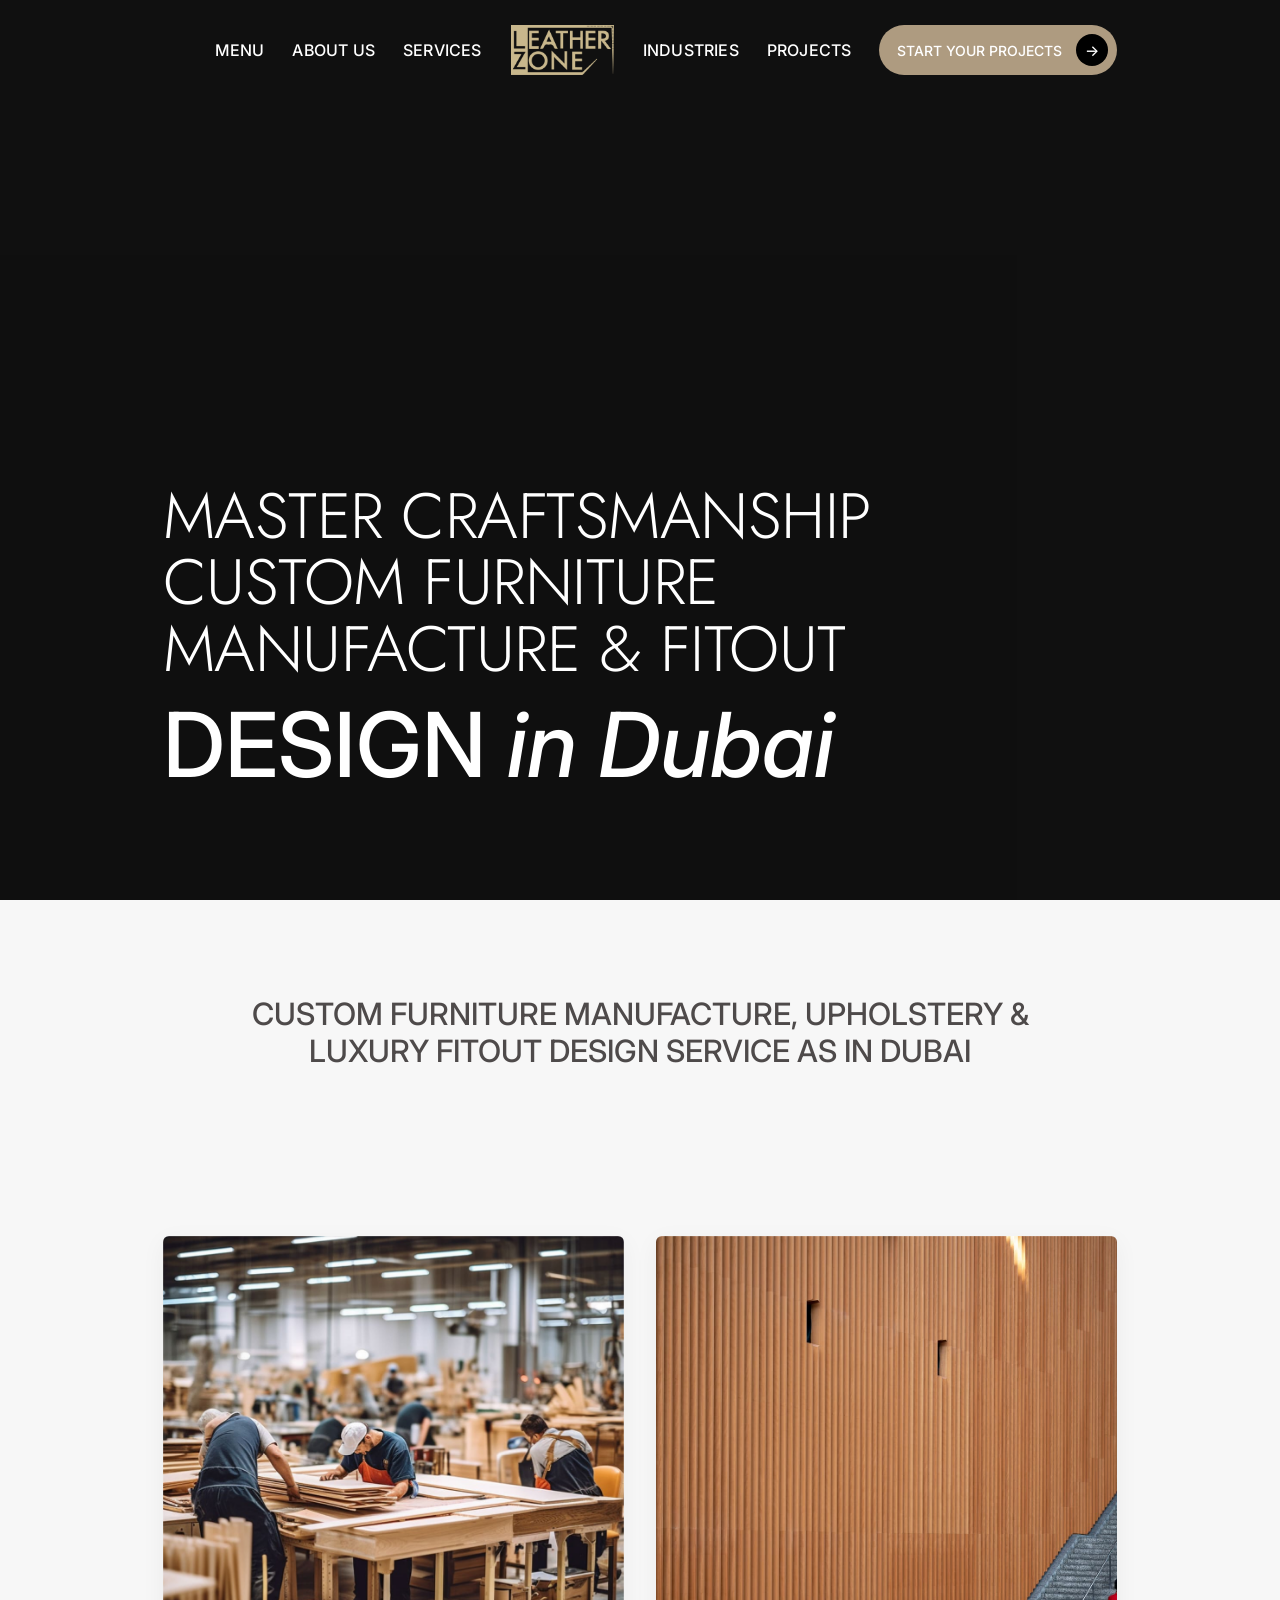
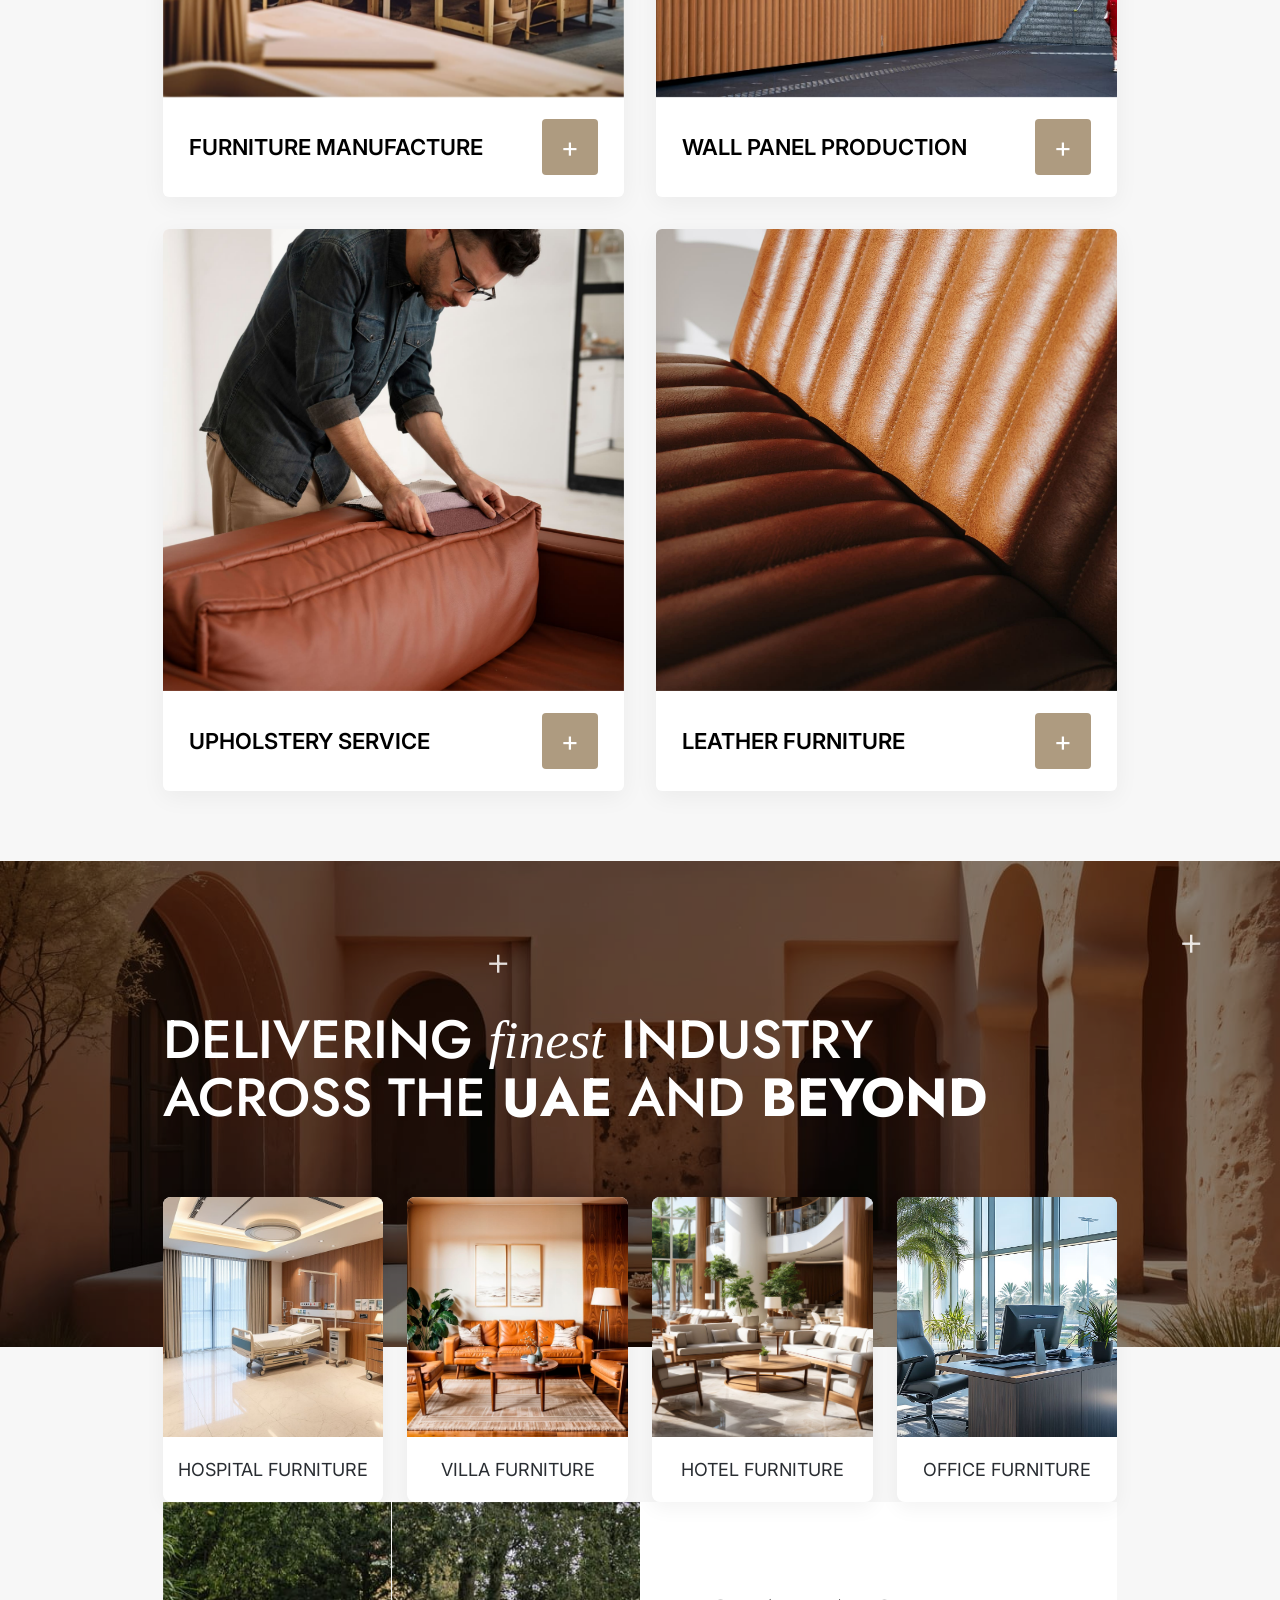
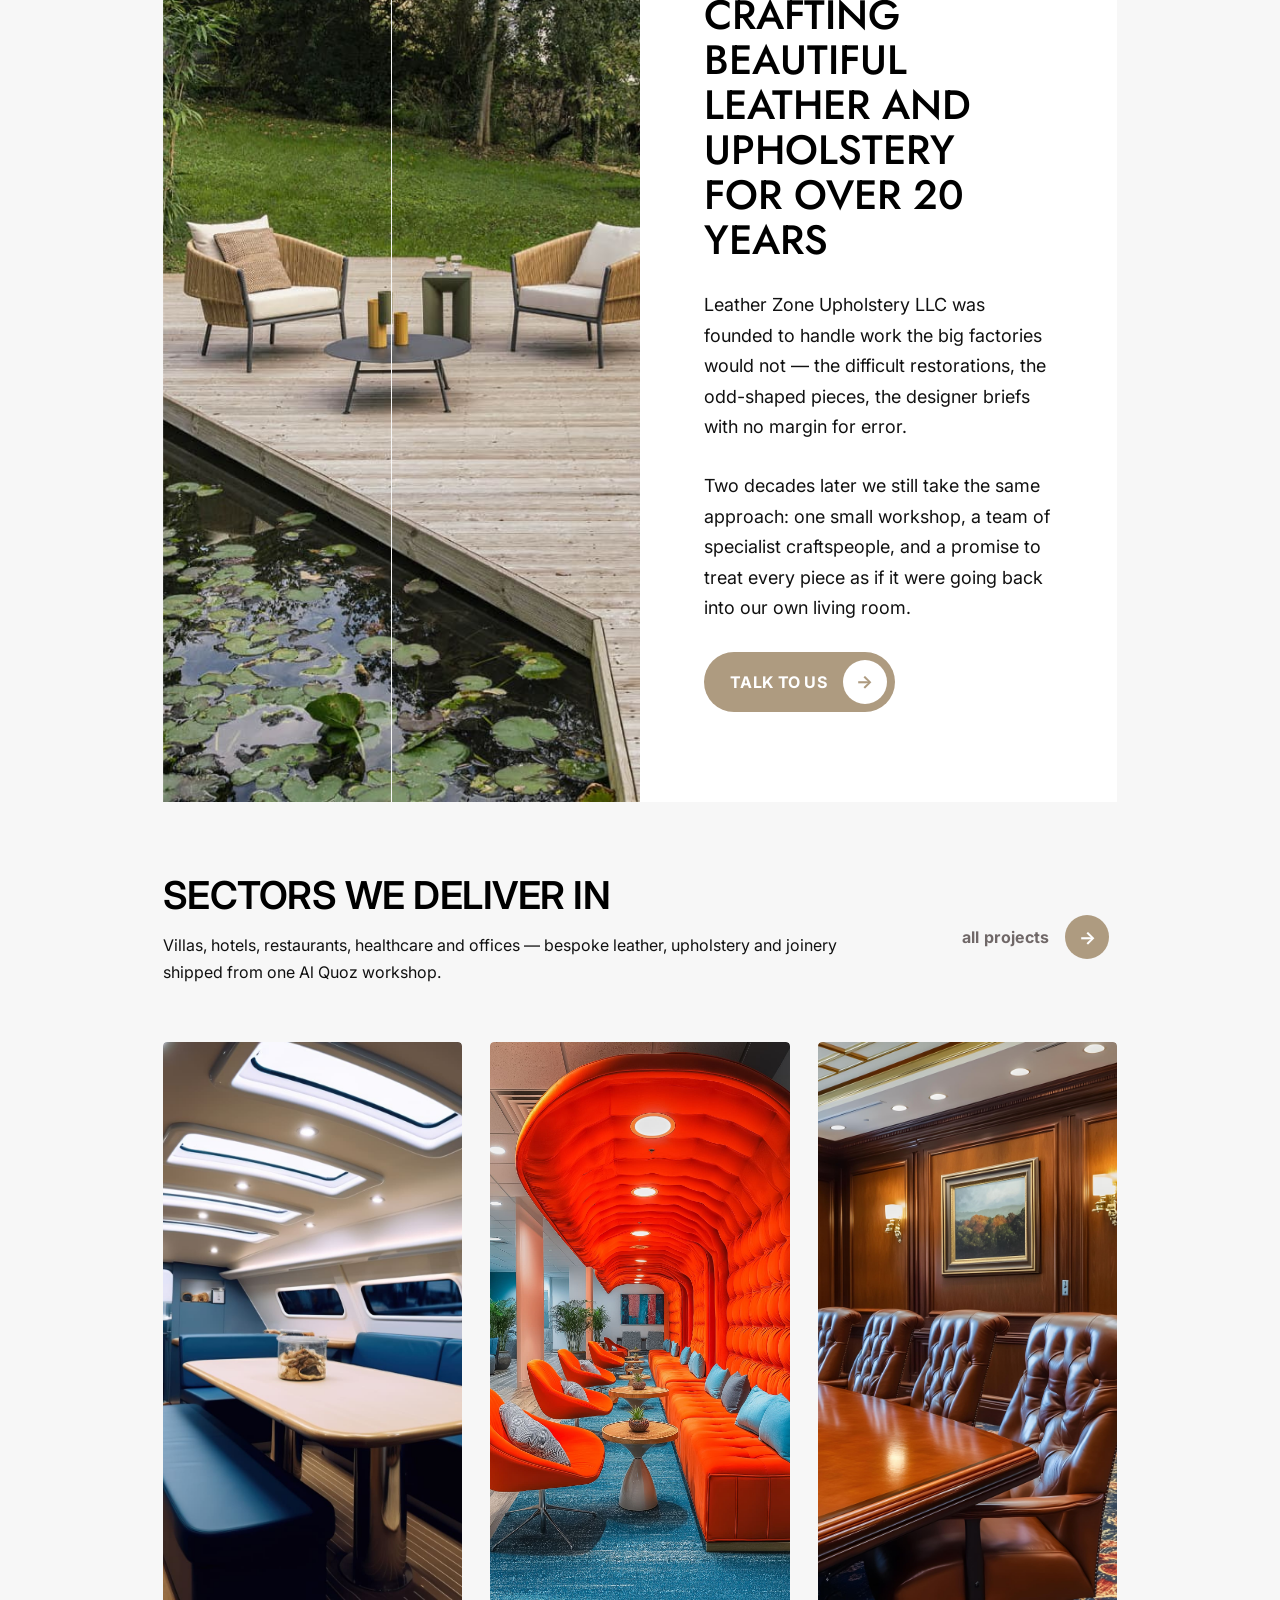
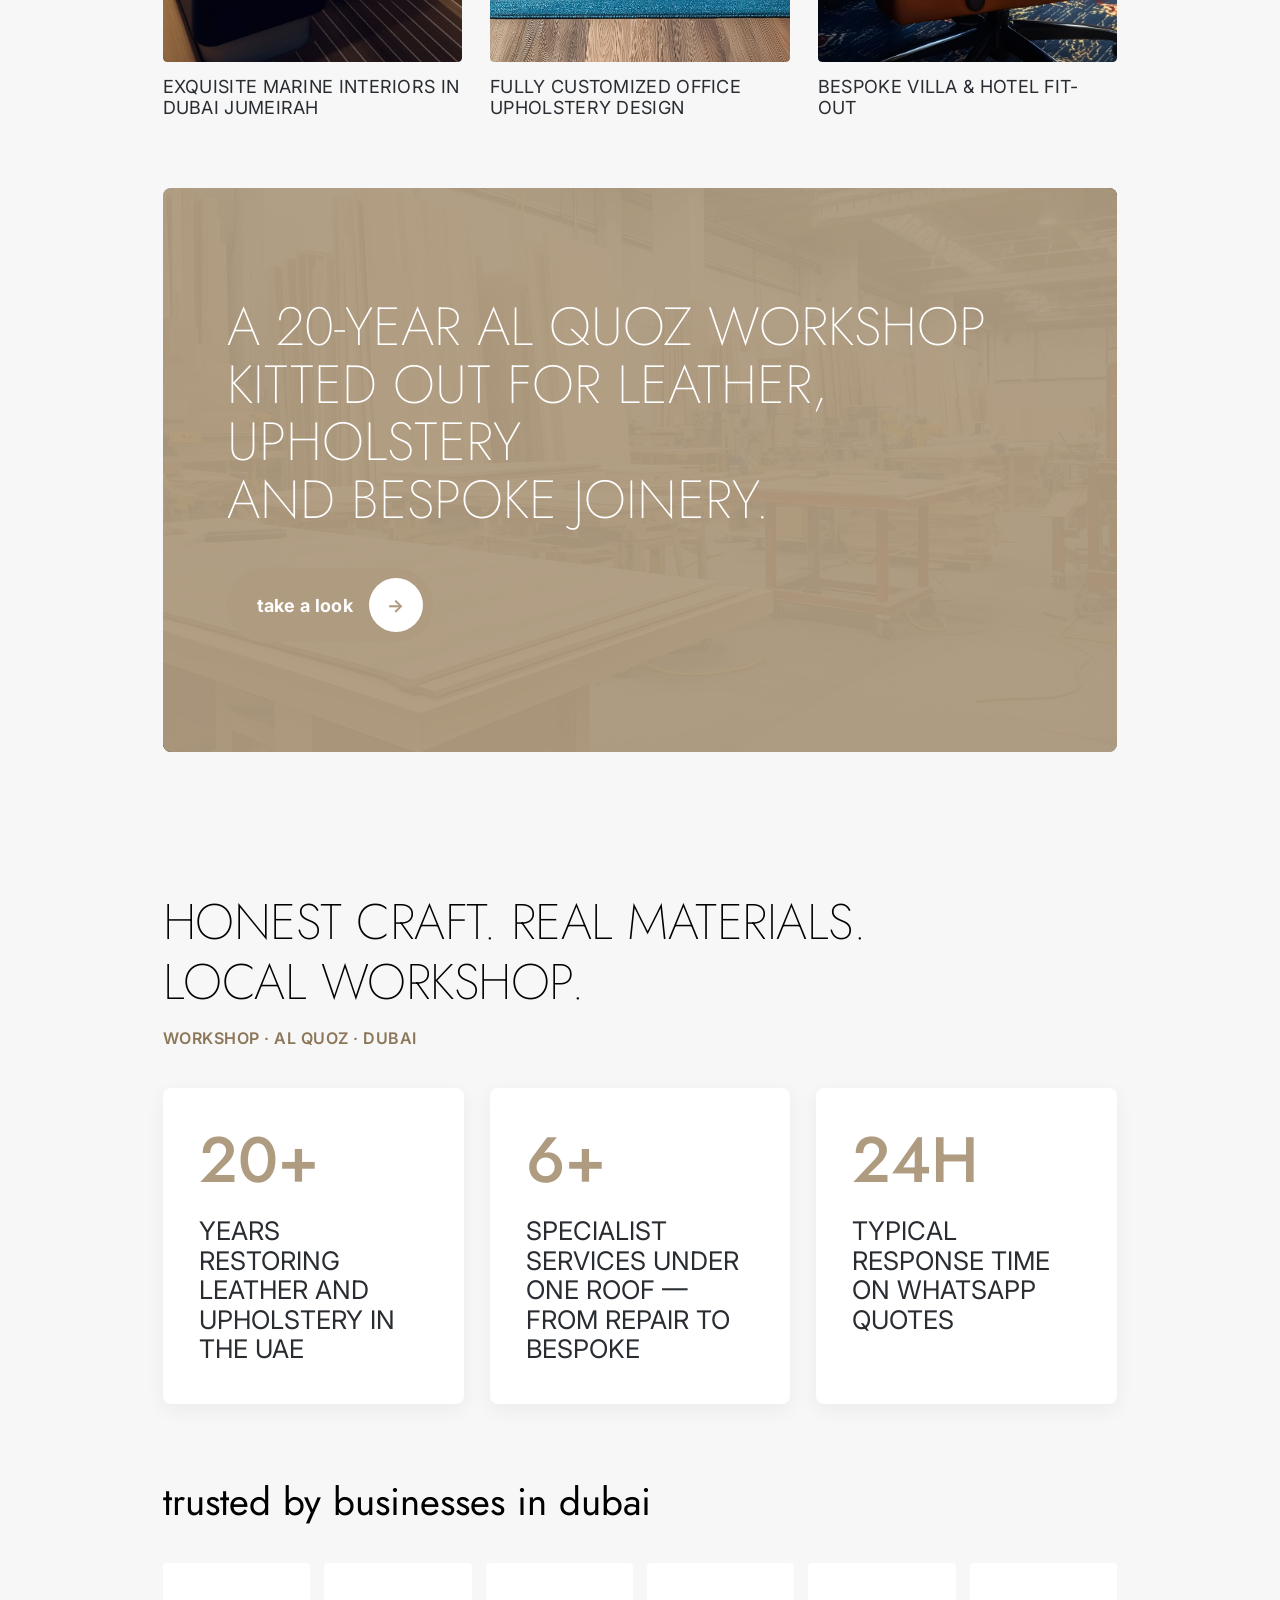
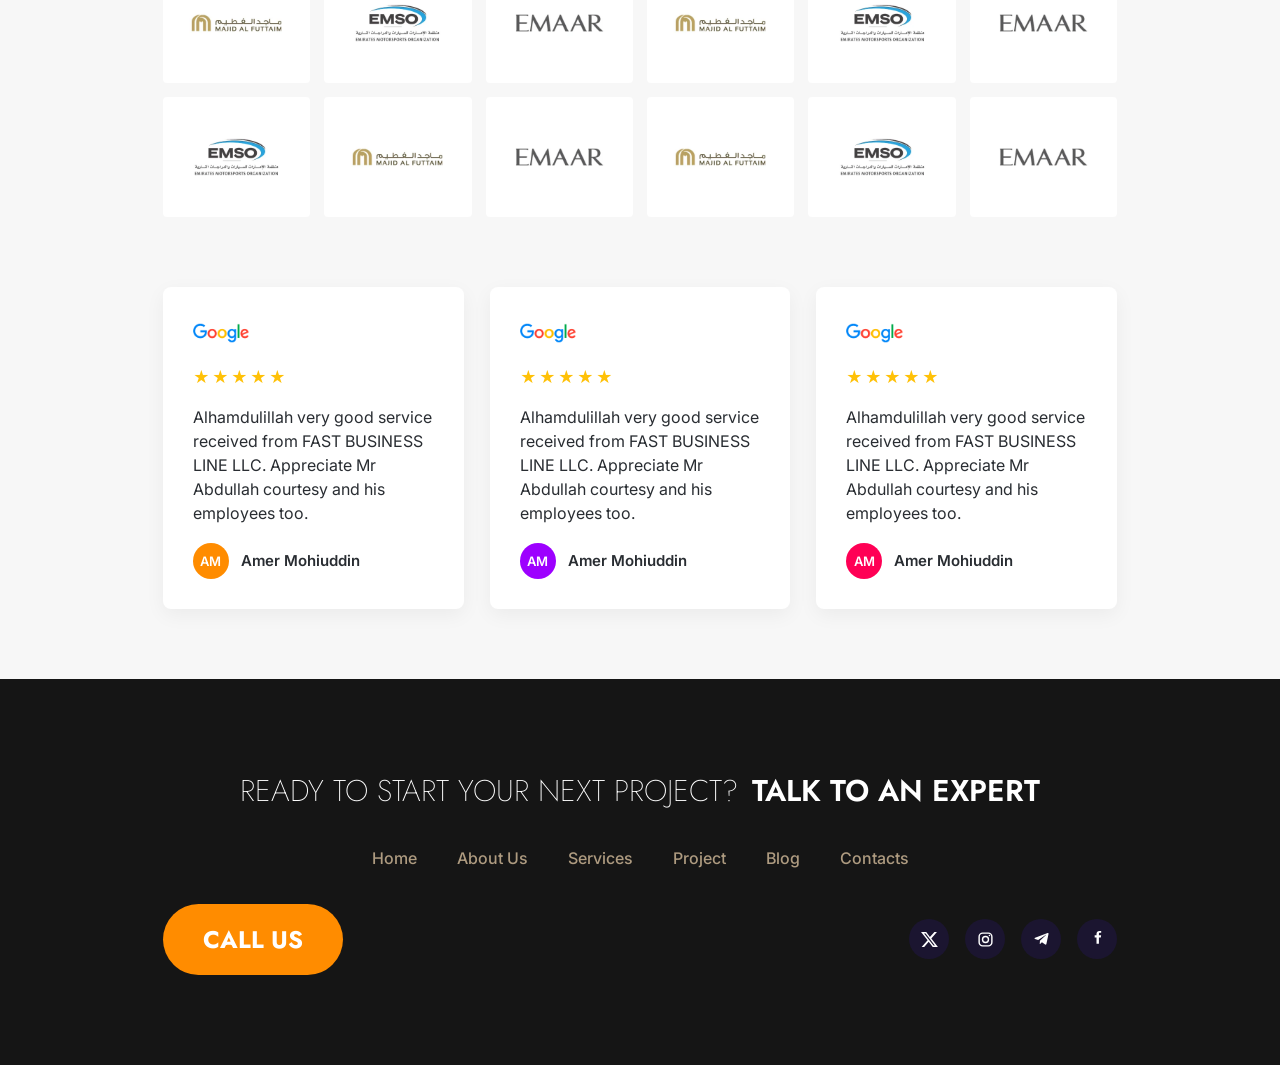
==== site/index.html @ c3fffd4e "Fix industry cards to fill container in 4 equal columns The deliver cards carried both .cards-row (r" ====
<!DOCTYPE html>
<html lang="en">
<head>
<meta charset="UTF-8">
<meta name="viewport" content="width=device-width, initial-scale=1.0">
<title>Leather Zone Upholstery LLC — Master Craftsmanship, Custom Furniture & Fitout, Dubai</title>
<meta name="description" content="Custom furniture manufacture, upholstery & luxury fitout design service in Dubai. 20 years of leather restoration and bespoke joinery from our Al Quoz workshop.">
<link rel="preconnect" href="https://fonts.googleapis.com">
<link rel="preconnect" href="https://fonts.gstatic.com" crossorigin>
<link href="https://fonts.googleapis.com/css2?family=Jost:wght@200;300;400;500;600;700&family=Inter:wght@400;500;600;700&family=Poppins:wght@400;500&display=swap" rel="stylesheet">
<link rel="stylesheet" href="css/styles.css">
</head>
<body>

<!-- HEADER -->
<header class="site-header">
  <div class="container">
    <nav class="nav">
      <div class="nav__group nav__group--left">
        <button class="hamburger" aria-label="Menu" onclick="document.querySelector('.mobile-menu').classList.add('open')">
          <span></span><span></span><span></span><span></span>
        </button>
        <a href="index.html" class="nav__link">MENU</a>
        <a href="about.html" class="nav__link">about us</a>
        <a href="services.html" class="nav__link">services</a>
      </div>
      <a href="index.html" class="nav__logo-wrap"><img class="nav__logo" src="assets/img/logo.png" alt="Leather Zone"></a>
      <div class="nav__group nav__group--right">
        <a href="projects.html" class="nav__link">INDUSTRIES</a>
        <a href="projects.html" class="nav__link">PROJECTS</a>
        <a href="contact.html" class="nav__cta">START YOUR PROJECTS <span class="circle">&rarr;</span></a>
      </div>
      <button class="nav__toggle" aria-label="Open menu" onclick="document.querySelector('.mobile-menu').classList.add('open')">
        <span></span><span></span><span></span>
      </button>
    </nav>
  </div>
</header>

<!-- HERO -->
<section class="hero" style="background-image:url('assets/img/hero-home.jpg')">
  <div class="hero__video">
    <iframe src="https://player.vimeo.com/video/925287346?background=1&amp;autoplay=1&amp;loop=1&amp;muted=1&amp;autopause=0&amp;controls=0&amp;title=0&amp;byline=0&amp;portrait=0&amp;dnt=1"
            frameborder="0" allow="autoplay; fullscreen" title="Leather Zone background video"></iframe>
  </div>
  <div class="container hero__inner">
    <h1>Master Craftsmanship<br>Custom Furniture<br>Manufacture &amp; Fitout</h1>
    <div class="hero__big">Design <em>in Dubai</em></div>
  </div>
</section>

<p class="lead">Custom Furniture Manufacture, Upholstery &amp;<br>Luxury Fitout Design Service As in Dubai</p>

<!-- SERVICES 2x2 -->
<section class="section">
  <div class="container">
    <div class="svc-grid reveal">
      <article class="svc-card">
        <img class="svc-card__img" src="assets/img/workshop-1.jpg" alt="Furniture Manufacture">
        <div class="svc-card__bar"><h3>Furniture Manufacture</h3><a class="svc-card__add" href="service-detail.html">+</a></div>
      </article>
      <article class="svc-card">
        <img class="svc-card__img" src="assets/img/travel-city.jpg" alt="Wall Panel Production">
        <div class="svc-card__bar"><h3>Wall Panel Production</h3><a class="svc-card__add" href="service-detail.html">+</a></div>
      </article>
      <article class="svc-card">
        <img class="svc-card__img" src="assets/img/man-design.jpg" alt="Upholstery Service">
        <div class="svc-card__bar"><h3>Upholstery Service</h3><a class="svc-card__add" href="service-detail.html">+</a></div>
      </article>
      <article class="svc-card">
        <img class="svc-card__img" src="assets/img/orange-armchair.jpg" alt="Leather Furniture">
        <div class="svc-card__bar"><h3>Leather Furniture</h3><a class="svc-card__add" href="service-detail.html">+</a></div>
      </article>
    </div>
  </div>
</section>

<!-- DELIVERING FINEST INDUSTRY — heading over image, cards overlapping -->
<section class="deliver">
  <div class="band deliver__band" style="background-image:url('assets/img/luxury-holiday.jpg')">
    <div class="container band__inner">
      <span class="plus plus--a">+</span>
      <span class="plus plus--b">+</span>
      <h2>Delivering <em>finest</em> industry<br>across the <b>UAE</b> and <b>BEYOND</b></h2>
    </div>
  </div>
  <div class="container">
    <div class="deliver__cards reveal">
      <article class="cat-card"><div class="zoom"><img src="assets/img/hospital-room.jpg" alt=""></div><p>Hospital Furniture</p></article>
      <article class="cat-card"><div class="zoom"><img src="assets/img/midcentury.jpg" alt=""></div><p>Villa Furniture</p></article>
      <article class="cat-card"><div class="zoom"><img src="assets/img/hotel-lobby.jpg" alt=""></div><p>Hotel Furniture</p></article>
      <article class="cat-card"><div class="zoom"><img src="assets/img/corporate-office.jpg" alt=""></div><p>Office Furniture</p></article>
    </div>
  </div>
</section>

<!-- ABOUT SPLIT -->
<section class="section" style="padding-top:0">
  <div class="container">
    <div class="split reveal">
      <div class="split__media"><img src="assets/img/fauteuil.jpg" alt="Crafted leather furniture"></div>
      <div class="split__body">
        <h2>Crafting beautiful<br>leather and upholstery<br>for over 20 years</h2>
        <p>Leather Zone Upholstery LLC was founded to handle work the big factories would not — the difficult restorations, the odd-shaped pieces, the designer briefs with no margin for error.</p>
        <p>Two decades later we still take the same approach: one small workshop, a team of specialist craftspeople, and a promise to treat every piece as if it were going back into our own living room.</p>
        <a class="pill" href="about.html" style="align-self:flex-start">TALK TO US <span class="dot">&rarr;</span></a>
      </div>
    </div>
  </div>
</section>

<!-- GALLERY -->
<section class="section" style="padding-top:0">
  <div class="container">
    <div class="cta-row" style="justify-content:space-between;margin-bottom:40px">
      <div>
        <h2 class="section__title">Sectors we deliver in</h2>
        <p style="max-width:732px;color:#111;line-height:1.7;margin-top:14px">Villas, hotels, restaurants, healthcare and offices — bespoke leather, upholstery and joinery shipped from one Al Quoz workshop.</p>
      </div>
      <a class="pill pill--ghost" href="projects.html">all projects <span class="dot">&rarr;</span></a>
    </div>
    <div class="gallery3 reveal">
      <div class="g-item"><div class="zoom"><img src="assets/img/wallpaper-bg.jpg" alt="Exquisite marine interiors"></div><p class="g-cap">Exquisite Marine Interiors in Dubai Jumeirah</p></div>
      <div class="g-item"><div class="zoom"><img src="assets/img/orange-room.jpg" alt="Office upholstery"></div><p class="g-cap">Fully Customized Office Upholstery Design</p></div>
      <div class="g-item"><div class="zoom"><img src="assets/img/boardroom.jpg" alt="Bespoke villa fit-out"></div><p class="g-cap">Bespoke Villa &amp; Hotel Fit-out</p></div>
    </div>
  </div>
</section>

<!-- CTA TAN BAND -->
<section class="section" style="padding-top:0">
  <div class="container">
    <div class="band band--tan" style="background-image:url('assets/img/cta-action.jpg');border-radius:8px;overflow:hidden;padding:110px clamp(30px,5vw,72px)">
      <div class="band__inner">
        <h2>A 20-year Al Quoz workshop<br>kitted out for leather, upholstery<br>and bespoke joinery.</h2>
        <a class="pill pill--lg" href="contact.html" style="margin-top:40px;background:var(--accent)">take a look <span class="dot">&rarr;</span></a>
      </div>
    </div>
  </div>
</section>

<!-- STATS -->
<section class="section">
  <div class="container">
    <h2 class="section__title" style="font-family:var(--display);font-weight:200;font-size:clamp(34px,4vw,50px);margin-bottom:14px">Honest craft. Real materials.<br>Local workshop.</h2>
    <p class="eyebrow" style="margin-bottom:40px">Workshop · Al Quoz · Dubai</p>
    <div class="stats reveal">
      <div class="stat"><div class="stat__num">20+</div><p>Years restoring leather and upholstery in the UAE</p></div>
      <div class="stat"><div class="stat__num">6+</div><p>Specialist services under one roof — from repair to bespoke</p></div>
      <div class="stat"><div class="stat__num">24h</div><p>Typical response time on WhatsApp quotes</p></div>
    </div>
  </div>
</section>

<!-- TRUSTED BY / LOGOS -->
<section class="section" style="padding-top:0">
  <div class="container">
    <h2 class="display" style="font-weight:400;font-size:clamp(28px,3vw,40px);margin-bottom:34px">trusted by businesses in dubai</h2>
    <div class="logos reveal">
      <div><img src="assets/img/brand-1.png" alt=""></div>
      <div><img src="assets/img/brand-2.png" alt=""></div>
      <div><img src="assets/img/brand-3.png" alt=""></div>
      <div><img src="assets/img/brand-1.png" alt=""></div>
      <div><img src="assets/img/brand-2.png" alt=""></div>
      <div><img src="assets/img/brand-3.png" alt=""></div>
      <div><img src="assets/img/brand-2.png" alt=""></div>
      <div><img src="assets/img/brand-1.png" alt=""></div>
      <div><img src="assets/img/brand-3.png" alt=""></div>
      <div><img src="assets/img/brand-1.png" alt=""></div>
      <div><img src="assets/img/brand-2.png" alt=""></div>
      <div><img src="assets/img/brand-3.png" alt=""></div>
    </div>
  </div>
</section>

<!-- TESTIMONIALS -->
<section class="section" style="padding-top:0">
  <div class="container">
    <div class="reviews reveal">
      <article class="review">
        <img class="review__google" src="assets/img/google-logo.png" alt="Google">
        <div class="review__stars">★★★★★</div>
        <p>Alhamdulillah very good service received from FAST BUSINESS LINE LLC. Appreciate Mr Abdullah courtesy and his employees too.</p>
        <div class="review__person"><span class="review__avatar" style="background:#ff8c00">AM</span><strong>Amer Mohiuddin</strong></div>
      </article>
      <article class="review">
        <img class="review__google" src="assets/img/google-logo.png" alt="Google">
        <div class="review__stars">★★★★★</div>
        <p>Alhamdulillah very good service received from FAST BUSINESS LINE LLC. Appreciate Mr Abdullah courtesy and his employees too.</p>
        <div class="review__person"><span class="review__avatar" style="background:#9d00ff">AM</span><strong>Amer Mohiuddin</strong></div>
      </article>
      <article class="review">
        <img class="review__google" src="assets/img/google-logo.png" alt="Google">
        <div class="review__stars">★★★★★</div>
        <p>Alhamdulillah very good service received from FAST BUSINESS LINE LLC. Appreciate Mr Abdullah courtesy and his employees too.</p>
        <div class="review__person"><span class="review__avatar" style="background:#ff0055">AM</span><strong>Amer Mohiuddin</strong></div>
      </article>
    </div>
  </div>
</section>

<!-- FOOTER -->
<footer class="site-footer">
  <div class="container">
    <div class="footer__top">
      <h2>Ready to start your next project?</h2>
      <a href="contact.html"><strong>Talk to an Expert</strong></a>
    </div>
    <nav class="footer__nav">
      <a href="index.html">home</a>
      <a href="about.html">about us</a>
      <a href="services.html">services</a>
      <a href="projects.html">project</a>
      <a href="blog.html">blog</a>
      <a href="contact.html">contacts</a>
    </nav>
    <div class="footer__bottom">
      <a class="footer__call" href="tel:+97100000000">CALL US</a>
      <div class="socials">
        <a href="#" aria-label="Twitter"><svg viewBox="0 0 24 24" fill="#fff" aria-hidden="true"><path d="M18.9 1.5h3.6l-7.9 9 9.3 12h-7.3l-5.7-7.5L4.5 22.5H.9l8.4-9.6L0 1.5h7.4l5.2 6.8zm-1.3 18.8h2L6.5 3.6H4.3z"/></svg></a>
        <a href="#" aria-label="Instagram"><svg viewBox="0 0 24 24" fill="none" stroke="#fff" stroke-width="2" aria-hidden="true"><rect x="3" y="3" width="18" height="18" rx="5"/><circle cx="12" cy="12" r="4.2"/><circle cx="17.6" cy="6.4" r="1.1" fill="#fff" stroke="none"/></svg></a>
        <a href="#" aria-label="Telegram"><svg viewBox="0 0 24 24" fill="#fff" aria-hidden="true"><path d="M21.9 4.3l-3 14.1c-.2 1-.8 1.2-1.7.8l-4.6-3.4-2.2 2.1c-.3.3-.5.4-.9.4l.3-4.7 8.6-7.8c.4-.3-.1-.5-.6-.2L7.3 12.6 2.8 11.2c-1-.3-1-1 .2-1.5l17.6-6.8c.8-.3 1.5.2 1.3 1.4z"/></svg></a>
        <a href="#" aria-label="Facebook"><svg viewBox="0 0 24 24" fill="#fff" aria-hidden="true"><path d="M14 9h2.7l.4-3H14V4.1c0-.9.3-1.5 1.6-1.5h1.6V0C16.9 0 15.8 0 14.7 0 12.2 0 10.6 1.5 10.6 4.1V6H8v3h2.6v9H14z"/></svg></a>
      </div>
    </div>
  </div>
</footer>

<!-- MOBILE MENU -->
<div class="mobile-menu">
  <div class="mobile-menu__panel">
    <button class="mobile-menu__close" aria-label="Close">&times;</button>
    <a href="index.html">Home</a>
    <a href="about.html">About Us</a>
    <a href="services.html">Services</a>
    <a href="projects.html">Projects</a>
    <a href="blog.html">Blog</a>
    <a href="contact.html">Contacts</a>
  </div>
</div>

<script src="js/main.js"></script>
</body>
</html>
---- site/css/styles.css ----
/* ============================================================
   Leather Zone Upholstery LLC — Website styles
   Recreated from Figma "Lether zone" design.
   ============================================================ */

:root {
  --accent: #ae9b80;        /* tan / leather */
  --accent-dark: #8c7759;
  --bg: #f7f7f7;
  --dark: #151515;          /* footer */
  --espresso: #1e0f05;      /* dark image band base */
  --orange: #ff8c00;
  --ink: #000000;
  --muted: #4e4a4a;
  --muted2: #292d32;
  --gray: #706868;
  --gutter: clamp(20px, 12.7vw, 244px);
  --maxw: 1432px;
  --display: "Jost", var(--body);
  --body: "Inter", "Segoe UI", system-ui, sans-serif;
}

* { box-sizing: border-box; }

html { scroll-behavior: smooth; }

body {
  margin: 0;
  font-family: var(--body);
  background: var(--bg);
  color: var(--ink);
  -webkit-font-smoothing: antialiased;
  overflow-x: hidden;
}

img { display: block; max-width: 100%; }
a { color: inherit; text-decoration: none; }

h1, h2, h3, h4 { font-family: var(--display); font-weight: 400; margin: 0; }

.container {
  width: 100%;
  max-width: calc(var(--maxw) + var(--gutter) * 2);
  margin: 0 auto;
  padding: 0 var(--gutter);
}

.display { font-family: var(--display); }
.accent-text { color: var(--accent); }

/* ---------- Design typography: uppercase display headings ----------
   The Figma design renders headings, the lead subheading, eyebrows,
   stat numbers/labels and card titles in UPPERCASE, with selected
   lowercase italic accents (e.g. "finest", "in Dubai"). */
.hero h1, .hero__big, .lead,
.section__title, .band h2, .deliver__band h2, .split__body h2,
.stat__num, .stat p, .eyebrow,
.svc-card__bar h3, .cat-card p, .proj-card__bar h3, .proj-intro h2,
.footer__top h2, .footer__top strong {
  text-transform: uppercase;
}
.hero h1 em, .hero__big em, .lead em,
.band h2 em, .deliver__band h2 em, .split__body h2 em,
.section__title em {
  text-transform: none;
  font-style: italic;
}

/* ---------- Header ---------- */
.site-header {
  position: fixed;
  top: 0; left: 0; right: 0;
  z-index: 50;
  background: transparent;
  transition: background .35s ease, box-shadow .35s ease;
}
.site-header.scrolled {
  background: #fff;
  box-shadow: 0 2px 16px rgba(0, 0, 0, .08);
}
.nav {
  display: flex;
  align-items: center;
  gap: 28px;
  height: 100px;
  font-family: var(--body);
}
.nav__group { display: flex; align-items: center; gap: 28px; }
.nav__link {
  font-size: 16px;
  font-weight: 500;
  text-transform: uppercase;
  letter-spacing: .2px;
  color: #fff;
  white-space: nowrap;
  transition: color .2s;
}
.nav__link:hover { color: var(--accent); }
/* Scrolled (white bar) → dark text */
.site-header.scrolled .nav__link { color: var(--ink); }
.site-header.scrolled .hamburger span,
.site-header.scrolled .nav__toggle span { background: var(--ink); }
.nav__logo { height: 50px; width: auto; margin: 0 auto; }
.nav__logo-wrap { flex: 1; display: flex; justify-content: center; }
.hamburger {
  display: inline-flex; flex-direction: column; gap: 4px;
  width: 24px; cursor: pointer; background: none; border: 0; padding: 0;
}
.hamburger span { height: 2px; background: #fff; border-radius: 2px; }
.nav__cta {
  display: inline-flex; align-items: center; gap: 14px;
  background: var(--accent); color: #fff;
  border-radius: 100px; padding: 9px 9px 9px 18px;
  font-size: 14px; font-weight: 500; white-space: nowrap;
  transition: transform .2s, box-shadow .2s;
}
.nav__cta:hover { transform: translateY(-1px); box-shadow: 0 8px 20px rgba(174,155,128,.4); }
.nav__cta .circle {
  width: 32px; height: 32px; border-radius: 50%;
  background: #000; color: #fff;
  display: inline-flex; align-items: center; justify-content: center;
  font-size: 15px;
}
.nav__toggle { display: none; background: none; border: 0; cursor: pointer; }
.nav__toggle span { display: block; width: 26px; height: 2px; background: #000; margin: 5px 0; }

/* ---------- Hero ---------- */
.hero {
  position: relative;
  min-height: 100vh;
  display: flex;
  align-items: flex-end;
  color: #fff;
  background-size: cover;
  background-position: center;
  overflow: hidden;
}
.hero::after {
  content: ""; position: absolute; inset: 0; z-index: 1;
  background: rgba(0,0,0,.40);
}
/* Background video (Vimeo) — covers the hero (crop, never letterbox) */
.hero__video { position: absolute; inset: 0; z-index: 0; overflow: hidden; background: #1a1a1a; }
.hero__video iframe {
  position: absolute; top: 50%; left: 50%;
  /* scale up so the residual Vimeo badge in the corner is cropped out */
  transform: translate(-50%, -50%) scale(1.35);
  /* 16:9 sized to always cover the viewport in both axes */
  width: 100vw; height: 56.25vw;
  min-width: 177.78vh; min-height: 100vh;
  border: 0; pointer-events: none; display: block;
}
.hero__inner { position: relative; z-index: 2; padding-bottom: 110px; width: 100%; }
.hero h1 {
  font-weight: 300; font-size: clamp(40px, 5vw, 75px);
  line-height: 1.04; letter-spacing: -.5px; margin-bottom: 18px;
}
.hero .hero__big {
  font-weight: 500; font-size: clamp(56px, 7vw, 100px);
  line-height: 1; color: #fff;
}
.hero--center { align-items: center; text-align: center; }
.hero--center .hero__inner { padding-bottom: 0; }
.hero--short { min-height: 760px; }

/* lead paragraph that sits below hero */
.lead {
  max-width: calc(var(--maxw) + var(--gutter) * 2);
  margin: 96px auto; padding: 0 var(--gutter); text-align: center;
  font-family: var(--body); font-weight: 500;
  font-size: clamp(22px, 2.4vw, 45px); line-height: 1.2; color: var(--muted);
}
.lead--sm { font-size: clamp(20px, 1.9vw, 36px); }

/* ---------- Buttons / pills ---------- */
.pill {
  display: inline-flex; align-items: center; gap: 16px;
  background: var(--accent); color: #fff;
  border-radius: 100px; padding: 8px 8px 8px 26px;
  font-weight: 700; font-size: 16px; letter-spacing: .3px;
  font-family: var(--body);
  transition: transform .2s, box-shadow .2s;
}
.pill:hover { transform: translateY(-2px); box-shadow: 0 10px 24px rgba(174,155,128,.35); }
.pill .dot {
  width: 44px; height: 44px; border-radius: 50%;
  background: #fff; color: var(--accent);
  display: inline-flex; align-items: center; justify-content: center; font-size: 18px;
}
.pill--ghost { background: transparent; color: var(--gray); padding-left: 0; }
.pill--ghost .dot { background: var(--accent); color: #fff; }
.pill--lg { font-size: 18px; padding: 10px 10px 10px 30px; }
.pill--lg .dot { width: 54px; height: 54px; }

/* ---------- Section heading ---------- */
.section { padding: 70px 0; }
.section__title {
  font-family: var(--body); font-weight: 600;
  font-size: clamp(30px, 3vw, 40px); line-height: 1.2; letter-spacing: -.5px;
}
.eyebrow { color: var(--accent-dark); font-weight: 600; letter-spacing: .5px; }

/* ---------- Service cards (2-col) ---------- */
.svc-grid {
  display: grid; grid-template-columns: repeat(2, 1fr); gap: 32px;
}
.svc-card {
  background: #fff; border-radius: 6px; overflow: hidden;
  box-shadow: 0 6px 24px rgba(0,0,0,.05);
  display: flex; flex-direction: column;
}
.svc-card__img { aspect-ratio: 1/1; width: 100%; object-fit: cover; }
.svc-card__bar {
  display: flex; align-items: center; justify-content: space-between;
  padding: 22px 26px; gap: 16px;
}
.svc-card__bar h3 { font-family: var(--body); font-weight: 600; font-size: 22px; }
.svc-card__add {
  width: 56px; height: 56px; flex: none; border-radius: 4px;
  background: var(--accent); color: #fff; border: 0; cursor: pointer;
  font-size: 28px; display: inline-flex; align-items: center; justify-content: center;
  transition: background .2s;
}
.svc-card__add:hover { background: var(--accent-dark); }

/* ---------- Full-bleed dark band ---------- */
.band {
  position: relative; color: #fff;
  background-size: cover; background-position: center;
  padding: 150px 0;
}
.band::before { content:""; position:absolute; inset:0; background: rgba(0,0,0,.45); }
.band__inner { position: relative; z-index: 2; }
.band h2 {
  font-family: var(--display); font-weight: 500;
  font-size: clamp(38px, 4.2vw, 75px); line-height: 1.07; max-width: 1039px;
}
.band--tan::before { background: rgba(174,155,128,.95); }
.band--tan h2 { font-weight: 200; }

/* ---------- Delivering finest industry (band + overlapping cards) ---------- */
.deliver { background: var(--bg); }
.deliver__band { padding: 150px 0 220px; }
.deliver__band .band__inner { position: relative; }
.deliver__band h2 { font-weight: 500; }
.deliver__band h2 em {
  font-family: Georgia, "Times New Roman", serif;
  font-style: italic; font-weight: 400;
}
.deliver__band h2 b { font-weight: 700; }
.plus {
  position: absolute; color: #fff; opacity: .85;
  font-family: var(--body); font-weight: 300; font-size: 40px; line-height: 1;
}
.plus--a { top: -70px; left: 38%; }
.plus--b { top: -90px; right: 6%; }
.deliver__cards {
  display: grid;
  grid-template-columns: repeat(4, 1fr);
  gap: 24px;
  margin-top: -150px; position: relative; z-index: 2;
}
.deliver__cards .cat-card img { height: 240px; }
@media (max-width: 900px) {
  .deliver__cards { grid-template-columns: repeat(2, 1fr); }
}
@media (max-width: 520px) {
  .deliver__cards { grid-template-columns: 1fr; }
}

/* ---------- Sector / category cards row ---------- */
.cards-row {
  display: grid; grid-template-columns: repeat(5, 1fr); gap: 24px;
}
.cat-card {
  background: #fff; border-radius: 8px; overflow: hidden;
  box-shadow: 0 6px 20px rgba(0,0,0,.05);
}
.cat-card img { width: 100%; height: 340px; object-fit: cover; }
.cat-card p {
  margin: 0; padding: 22px 14px; text-align: center;
  font-size: 18px; color: var(--muted2); font-family: var(--body);
}

/* ---------- About / split blocks ---------- */
.split {
  display: grid; grid-template-columns: 1fr 1fr; gap: 0; align-items: stretch;
}
.split__media img { width: 100%; height: 100%; object-fit: cover; min-height: 520px; }
.split__body {
  background: #fff; padding: 90px clamp(30px,5vw,80px);
  display: flex; flex-direction: column; justify-content: center; gap: 28px;
}
.split__body h2 { font-weight: 500; font-size: clamp(30px,3.2vw,45px); line-height: 1.1; }
.split__body p { font-size: 18px; line-height: 1.7; color: #111; margin: 0; }

/* ---------- Stats ---------- */
.stats { display: grid; grid-template-columns: repeat(3,1fr); gap: 26px; }
.stat {
  background: #fff; border-radius: 8px; padding: 40px 36px;
  box-shadow: 0 6px 20px rgba(0,0,0,.05);
}
.stat__num {
  font-family: var(--display); font-weight: 500; color: var(--accent);
  font-size: clamp(48px, 5vw, 80px); line-height: 1; margin-bottom: 24px;
}
.stat p { font-family: var(--body); font-size: clamp(20px,2vw,30px); line-height: 1.15; color: var(--muted2); margin: 0; }

/* ---------- Brand logos grid ---------- */
.logos {
  display: grid; grid-template-columns: repeat(6, 1fr); gap: 14px;
}
.logos div {
  background: #fff; border-radius: 4px; height: 120px;
  display: flex; align-items: center; justify-content: center; padding: 18px;
}
.logos img { max-height: 70px; width: auto; object-fit: contain; opacity: .85; }

/* ---------- Testimonials ---------- */
.reviews { display: grid; grid-template-columns: repeat(3, 1fr); gap: 26px; }
.review {
  background: #fff; border-radius: 8px; padding: 30px;
  box-shadow: 0 6px 20px rgba(0,0,0,.05);
  display: flex; flex-direction: column; gap: 18px;
}
.review__google { height: 32px; width: fit-content; max-width: fit-content; }
.review__stars { color: #ffc107; font-size: 16px; letter-spacing: 2px; }
.review p { font-size: 16px; line-height: 1.5; color: var(--muted2); margin: 0; flex: 1; }
.review__person { display: flex; align-items: center; gap: 12px; }
.review__avatar {
  width: 36px; height: 36px; border-radius: 50%; flex: none;
  display: flex; align-items: center; justify-content: center;
  color: #fff; font-weight: 600; font-size: 13px;
}
.review__person strong { font-weight: 600; font-size: 15px; color: var(--muted2); }

/* ---------- Gallery (tall images) ---------- */
.gallery3 { display: grid; grid-template-columns: repeat(3,1fr); gap: 28px; }
.gallery3 .zoom { border-radius: 4px; }
.gallery3 .zoom img, .gallery3 > img { width: 100%; height: 620px; object-fit: cover; border-radius: 4px; }

/* ---------- Detail table ---------- */
.spec {
  display: grid; grid-template-columns: 220px 1fr; gap: 0;
  max-width: 1140px; margin: 0 auto;
  border-top: 1px solid #e2ded8;
}
.spec dt, .spec dd {
  padding: 22px 10px; border-bottom: 1px solid #e2ded8; margin: 0;
  font-size: 18px; font-family: var(--body);
}
.spec dt { font-weight: 600; }
.spec dd { color: #333; }

/* ---------- Contact ---------- */
.contact-card {
  display: grid; grid-template-columns: 0.85fr 1.15fr;
  background: #fff; border-radius: 16px; overflow: hidden;
  box-shadow: 0 20px 60px rgba(0,0,0,.08);
}
.contact-info {
  background: #0f0f0f; color: #fff; padding: 48px;
  position: relative; display: flex; flex-direction: column; gap: 40px;
}
.contact-info h3 { font-family: var(--body); font-weight: 600; font-size: 28px; }
.contact-info .muted { color: #c9c9c9; font-size: 16px; margin-top: -28px; }
.contact-info ul { list-style: none; padding: 0; margin: 0; display: flex; flex-direction: column; gap: 26px; }
.contact-info li { display: flex; gap: 16px; align-items: flex-start; font-size: 16px; }
.contact-info .ic { color: var(--accent); }
.contact-form { padding: 48px; display: grid; grid-template-columns: 1fr 1fr; gap: 28px; }
.field { display: flex; flex-direction: column; gap: 8px; }
.field label { font-size: 12px; color: #8d8d8d; font-weight: 600; }
.field input, .field textarea {
  border: 0; border-bottom: 1px solid #c9c9c9; padding: 8px 0;
  font-family: var(--body); font-size: 15px; background: transparent; outline: none;
}
.field input:focus, .field textarea:focus { border-color: var(--accent); }
.field--full { grid-column: 1 / -1; }
.contact-form .submit { grid-column: 1 / -1; display: flex; justify-content: flex-end; }
.contact-form button {
  background: var(--accent); color: #fff; border: 0; cursor: pointer;
  padding: 14px 34px; border-radius: 6px; font-size: 16px; font-weight: 500;
}
.contact-form button:hover { background: var(--accent-dark); }

/* ---------- Footer ---------- */
.site-footer { background: var(--dark); color: #fff; padding: 90px 0; }
.footer__top { display: flex; align-items: baseline; gap: 14px; justify-content: center; }
.footer__top h2 { font-family: var(--display); font-weight: 200; font-size: clamp(22px,2.4vw,30px); }
.footer__top strong { font-family: var(--display); font-weight: 600; font-size: clamp(22px,2.4vw,30px); }
.footer__nav {
  display: flex; gap: 40px; justify-content: center; margin: 36px 0;
  flex-wrap: wrap;
}
.footer__nav a { color: var(--accent); font-size: 16px; font-weight: 500; text-transform: capitalize; }
.footer__nav a:hover { color: #fff; }
.footer__bottom {
  display: flex; align-items: center; justify-content: space-between;
  flex-wrap: wrap; gap: 24px; margin-top: 30px;
}
.footer__call {
  background: var(--orange); color: #fff; border-radius: 50px;
  padding: 18px 40px; font-family: var(--display); font-weight: 700; font-size: 24px;
}
.socials { display: flex; gap: 16px; }
.socials a {
  width: 40px; height: 40px; border-radius: 50%; background: #1b1530;
  display: inline-flex; align-items: center; justify-content: center; color: #fff;
  transition: background .2s;
}
.socials a:hover { background: var(--accent); }

/* ---------- Utilities ---------- */
.text-center { text-align: center; }
.mt-0 { margin-top: 0; }
.cta-row { display: flex; flex-wrap: wrap; gap: 40px; align-items: center; }
.split-text { display: grid; grid-template-columns: 1fr 1fr; gap: 60px; align-items: center; }
.split-text p { font-size: 18px; line-height: 1.7; }

/* ---------- Mobile menu overlay ---------- */
.mobile-menu {
  position: fixed; inset: 0; z-index: 100; background: rgba(0,0,0,.6);
  display: none;
}
.mobile-menu.open { display: block; }
.mobile-menu__panel {
  position: absolute; top: 0; left: 0; bottom: 0; width: min(80vw, 420px);
  background: #fff; padding: 40px; display: flex; flex-direction: column; gap: 22px;
  transform: translateX(-100%); transition: transform .3s;
}
.mobile-menu.open .mobile-menu__panel { transform: translateX(0); }
.mobile-menu__panel a { font-size: 18px; font-weight: 500; text-transform: uppercase; letter-spacing: .5px; }
.mobile-menu__close { align-self: flex-end; background: none; border: 0; font-size: 28px; cursor: pointer; }

/* ============================================================
   Smooth hover animations
   ============================================================ */
.svc-card, .cat-card, .stat, .review {
  transition: transform .35s cubic-bezier(.2,.7,.3,1), box-shadow .35s ease;
}
.svc-card, .cat-card, .proj-card, .gallery3 .zoom { cursor: pointer; }
.svc-card:hover, .cat-card:hover {
  transform: translateY(-8px);
  box-shadow: 0 22px 50px rgba(0,0,0,.14);
}
.stat:hover, .review:hover {
  transform: translateY(-6px);
  box-shadow: 0 18px 40px rgba(0,0,0,.12);
}
/* image zoom — every zoomable image lives in an overflow:hidden box so the
   scale stays cropped within its container (never grows the layout/overflows) */
.svc-card, .cat-card, .split__media, .proj-card,
.proj-card__media, .gallery3 .zoom { overflow: hidden; }
.svc-card__img, .cat-card img, .split__media img,
.proj-card__img, .gallery3 .zoom img {
  display: block;
  transition: transform .6s cubic-bezier(.2,.7,.3,1);
  transform: scale(1);          /* GPU-stable start, no sub-pixel seams */
  backface-visibility: hidden;
}
.svc-card:hover .svc-card__img,
.cat-card:hover img,
.proj-card:hover .proj-card__img,
.gallery3 .zoom:hover img { transform: scale(1.06); }

/* links + nav underline grow */
.footer__nav a { position: relative; }
.footer__nav a::after {
  content: ""; position: absolute; left: 0; bottom: -4px; height: 1px; width: 0;
  background: currentColor; transition: width .3s ease;
}
.footer__nav a:hover::after { width: 100%; }

/* pill arrow nudges on hover */
.pill .dot, .nav__cta .circle { transition: transform .3s ease; }
.pill:hover .dot, .nav__cta:hover .circle { transform: translateX(4px); }

/* social icons */
.socials a { transition: transform .25s ease, background .25s ease; }
.socials a:hover { transform: translateY(-3px); }
.socials svg { width: 17px; height: 17px; display: block; }

/* gallery captions (matches design) */
.gallery3 .g-item { display: flex; flex-direction: column; gap: 14px; }
.gallery3 .g-cap {
  margin: 0; font-family: var(--body); font-size: 18px; color: var(--muted2);
  text-transform: uppercase; letter-spacing: .3px;
}

/* reveal on scroll (only hides when JS is active, so no-JS keeps content visible) */
.js .reveal { opacity: 0; transform: translateY(28px); transition: opacity .7s ease, transform .7s cubic-bezier(.2,.7,.3,1); }
.js .reveal.in { opacity: 1; transform: none; }
@media (prefers-reduced-motion: reduce) {
  .js .reveal { opacity: 1; transform: none; transition: none; }
  * { scroll-behavior: auto; }
}

/* ============================================================
   Projects — full-screen horizontal scroll gallery
   ============================================================ */
.proj-scroll {
  position: relative;
  min-height: 100vh;
  display: flex;
  align-items: center;
  background: var(--bg);
  padding: 120px 0 80px;
}
.proj-track {
  display: flex;
  gap: 28px;
  width: 100%;
  overflow-x: auto;
  scroll-snap-type: x proximity;
  scroll-padding-left: var(--gutter);
  padding: 10px var(--gutter) 28px;
  -webkit-overflow-scrolling: touch;
  scrollbar-width: thin;
  scrollbar-color: var(--accent) transparent;
}
.proj-track::-webkit-scrollbar { height: 8px; }
.proj-track::-webkit-scrollbar-thumb { background: var(--accent); border-radius: 8px; }
.proj-track::-webkit-scrollbar-track { background: transparent; }
.proj-track > * { scroll-snap-align: start; flex: 0 0 auto; }

.proj-intro {
  width: min(86vw, 520px);
  align-self: stretch;
  background: var(--accent);
  color: #fff;
  border-radius: 12px;
  padding: clamp(32px, 4vw, 56px);
  display: flex; flex-direction: column; justify-content: center; gap: 22px;
}
.proj-intro h2 { font-family: var(--display); font-weight: 400; font-size: clamp(28px, 3vw, 45px); line-height: 1.08; }
.proj-intro p { font-size: 18px; line-height: 1.6; margin: 0; color: rgba(255,255,255,.92); }
.proj-intro .pill { background: #fff; color: var(--gray); align-self: flex-start; }
.proj-intro .pill .dot { background: var(--accent); color: #fff; }

.proj-card {
  width: min(78vw, 440px);
  background: #fff;
  border-radius: 12px;
  display: flex; flex-direction: column;
  box-shadow: 0 10px 30px rgba(0,0,0,.06);
  transition: transform .35s cubic-bezier(.2,.7,.3,1), box-shadow .35s ease;
}
.proj-card:hover { transform: translateY(-8px); box-shadow: 0 24px 54px rgba(0,0,0,.16); }
.proj-card__media { position: relative; overflow: hidden; border-radius: 12px 12px 0 0; }
.proj-card__img { width: 100%; height: min(62vh, 560px); object-fit: cover; display: block; }
.proj-card__bar {
  display: flex; align-items: center; justify-content: space-between; gap: 16px;
  padding: 22px 24px;
}
.proj-card__bar h3 { font-family: var(--body); font-weight: 600; font-size: 22px; line-height: 1.2; }
.proj-card__add {
  width: 56px; height: 56px; flex: none; border-radius: 6px;
  background: var(--accent); color: #fff; border: 0; cursor: pointer; font-size: 26px;
  display: inline-flex; align-items: center; justify-content: center; transition: background .25s;
}
.proj-card__add:hover { background: var(--accent-dark); }

.proj-next {
  position: absolute; right: clamp(16px, 4vw, 60px); bottom: 28px;
  width: 64px; height: 64px; border-radius: 50%;
  background: var(--orange); color: #fff; border: 0; cursor: pointer;
  font-size: 26px; display: inline-flex; align-items: center; justify-content: center;
  box-shadow: 0 10px 24px rgba(255,140,0,.35);
  transition: transform .25s ease, background .25s ease;
  z-index: 3;
}
.proj-next:hover { transform: scale(1.08); }

/* ============================================================
   Responsive
   ============================================================ */
@media (max-width: 1100px) {
  .nav__group--right, .nav__group--left .nav__link { display: none; }
  .nav__cta { display: none; }
  .logos { grid-template-columns: repeat(4,1fr); }
  .cards-row { grid-template-columns: repeat(3,1fr); }
}
@media (max-width: 820px) {
  .svc-grid, .stats, .reviews, .gallery3, .split, .contact-card,
  .split-text, .spec { grid-template-columns: 1fr; }
  .contact-form { grid-template-columns: 1fr 1fr; }
  .cards-row { grid-template-columns: repeat(2,1fr); }
  .logos { grid-template-columns: repeat(3,1fr); }
  .spec dt { border-bottom: 0; padding-bottom: 0; }
  .gallery3 img, .cat-card img { height: 320px; }
  .hero { min-height: 620px; }
  .lead { margin: 56px auto; }
  .section { padding: 48px 0; }
}
@media (max-width: 520px) {
  .cards-row, .logos, .contact-form { grid-template-columns: 1fr; }
  .footer__nav { gap: 18px; }
  .footer__bottom { justify-content: center; }
}
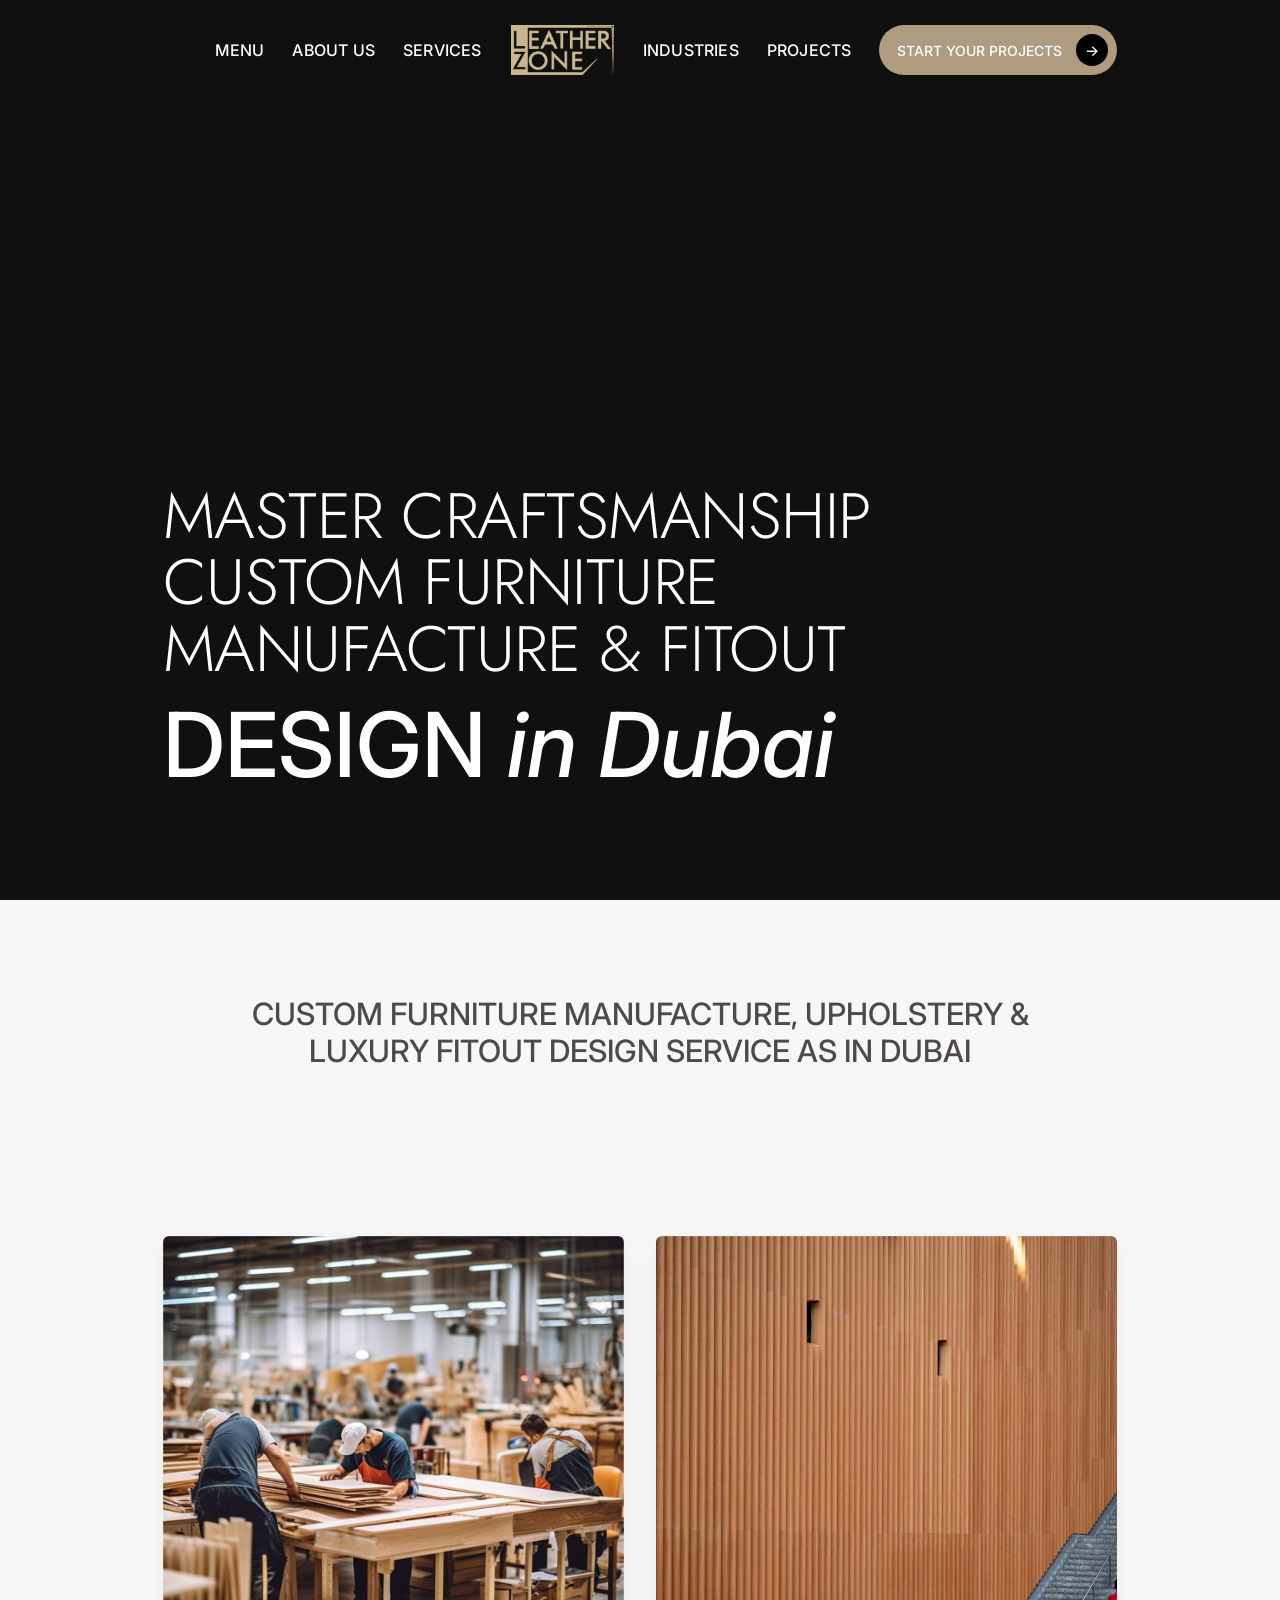
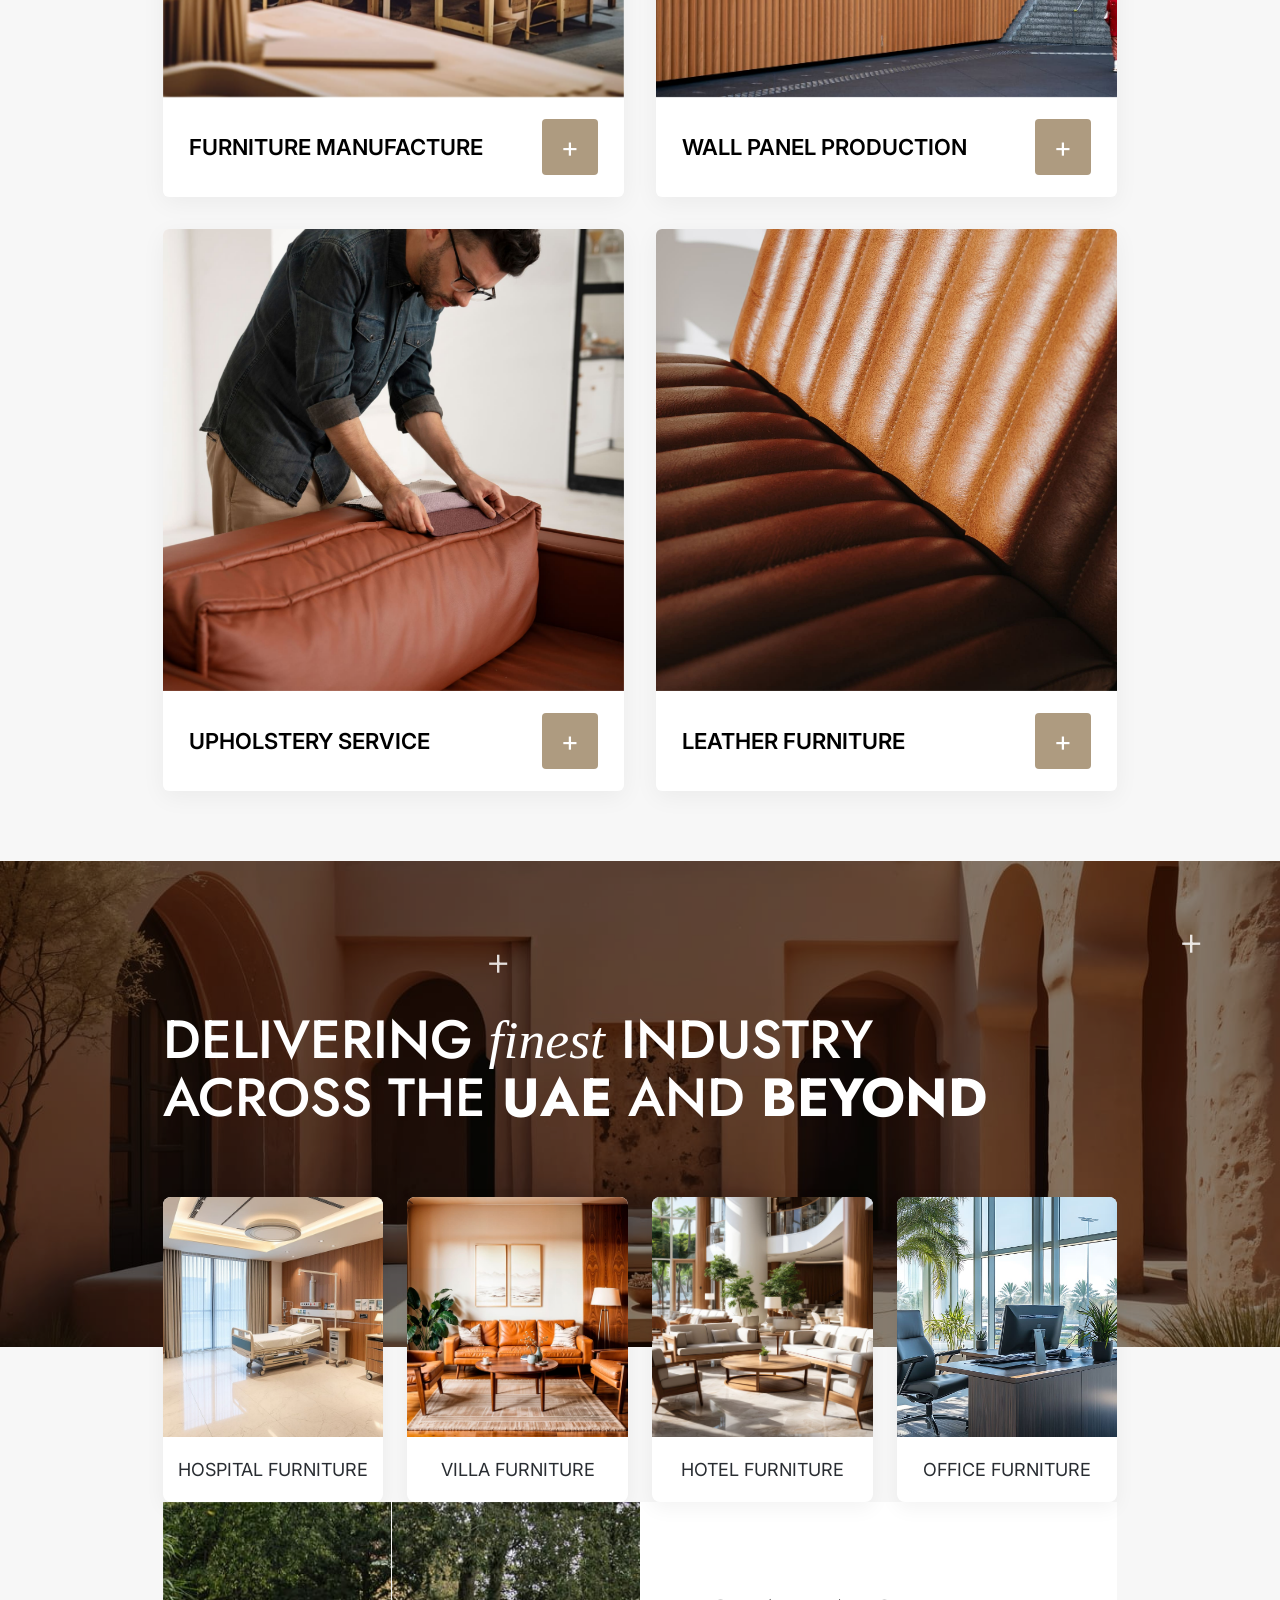
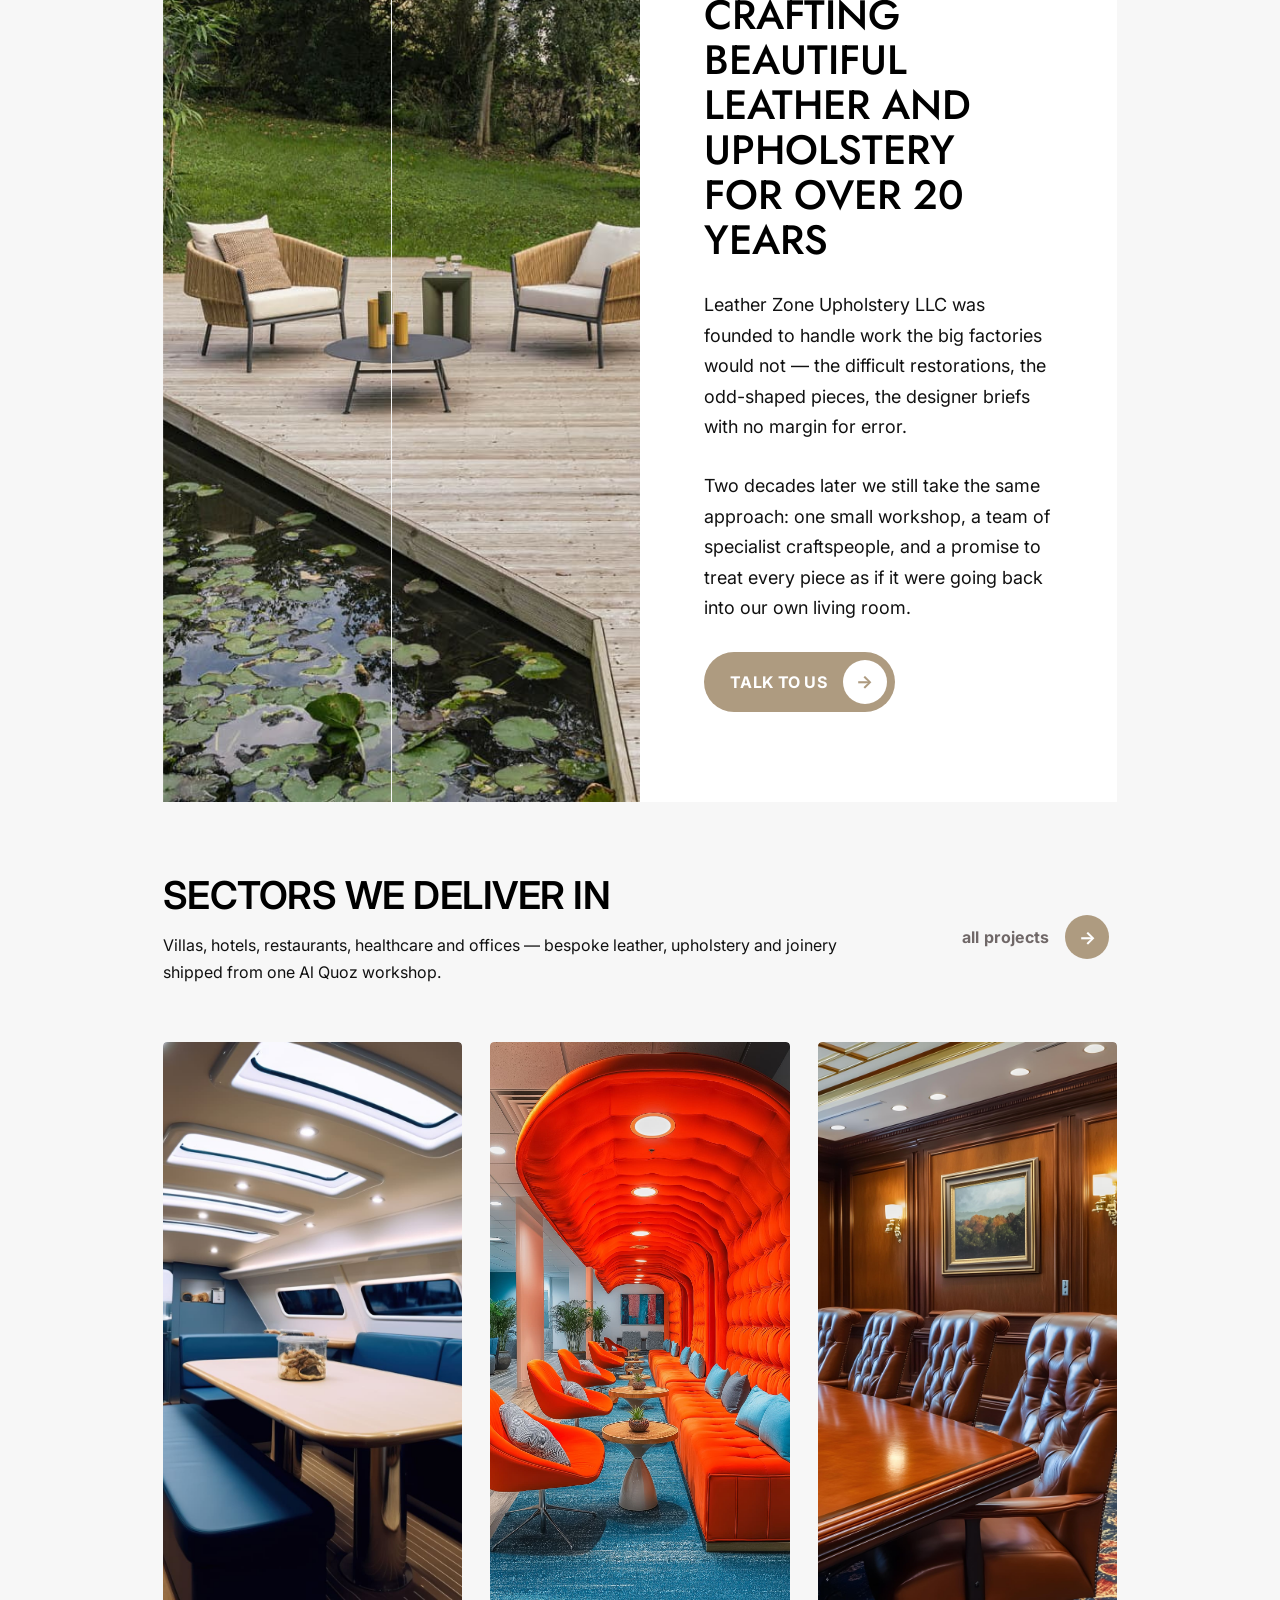
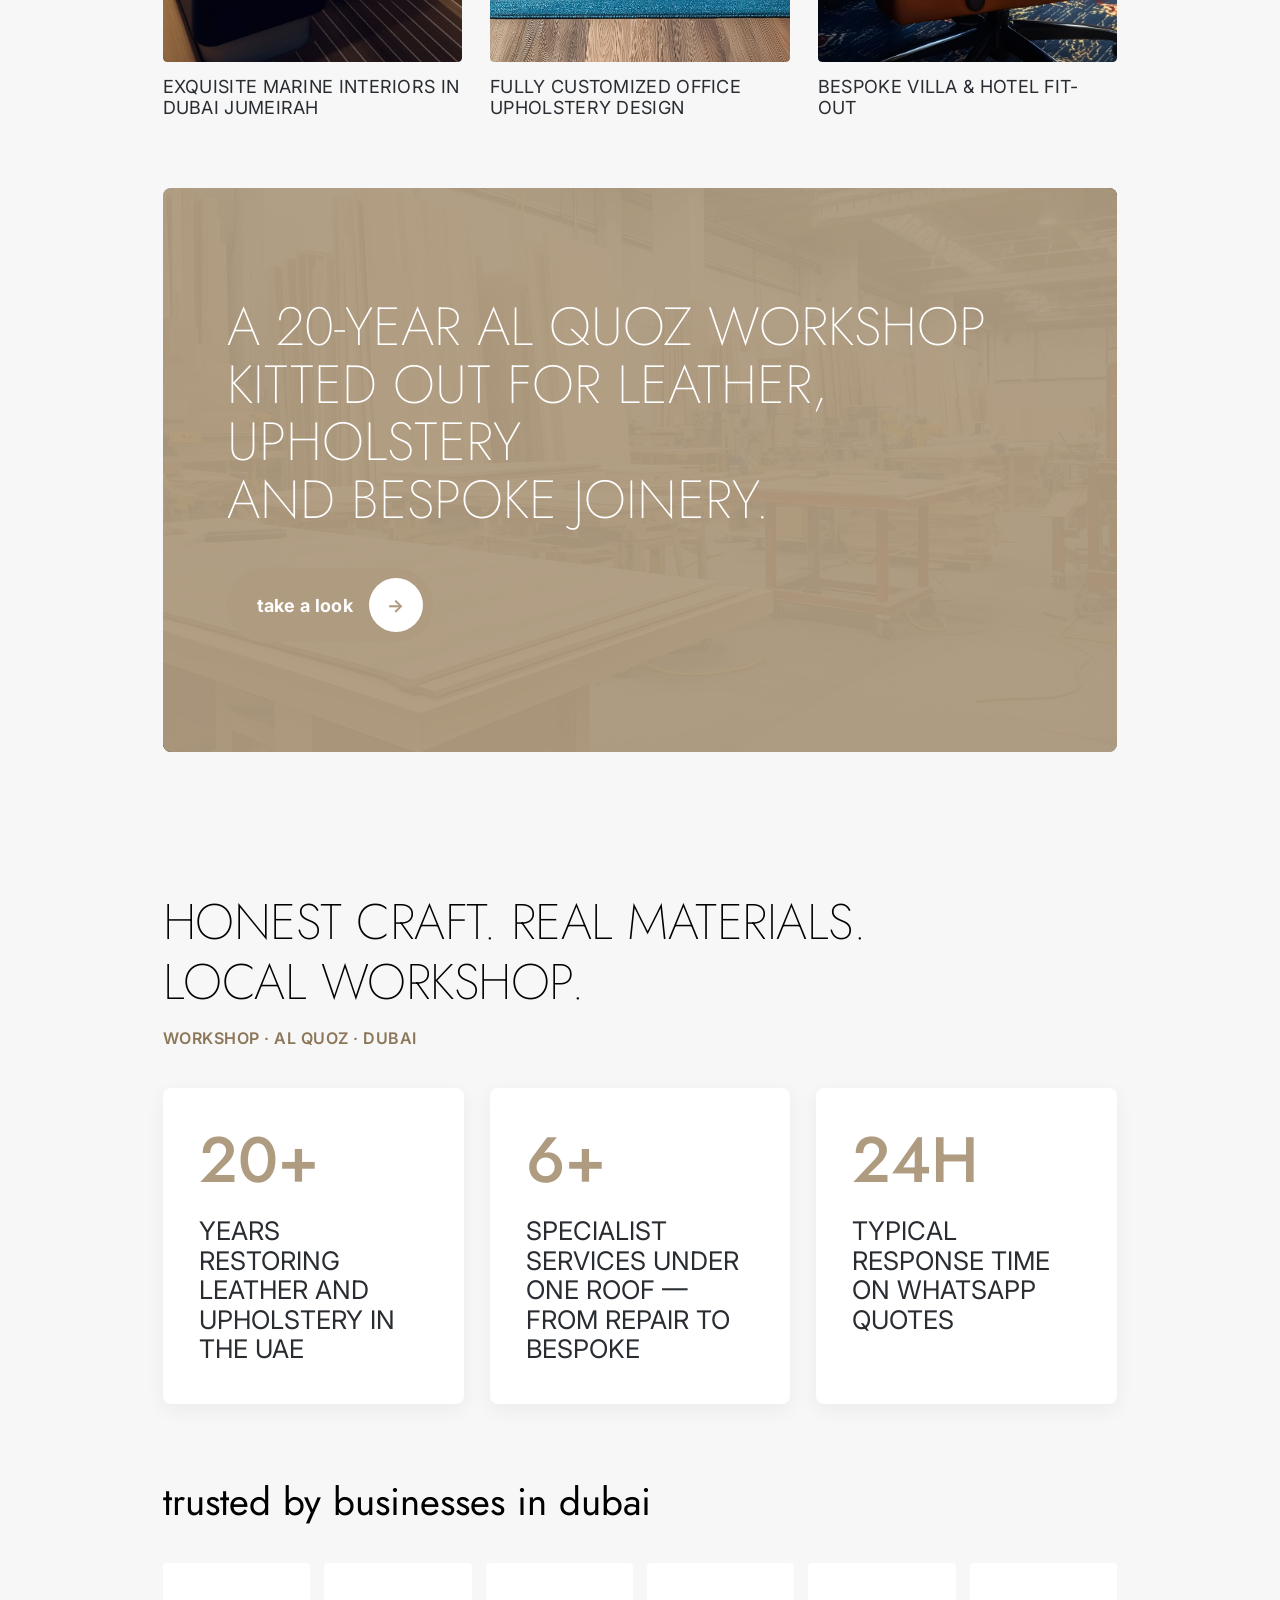
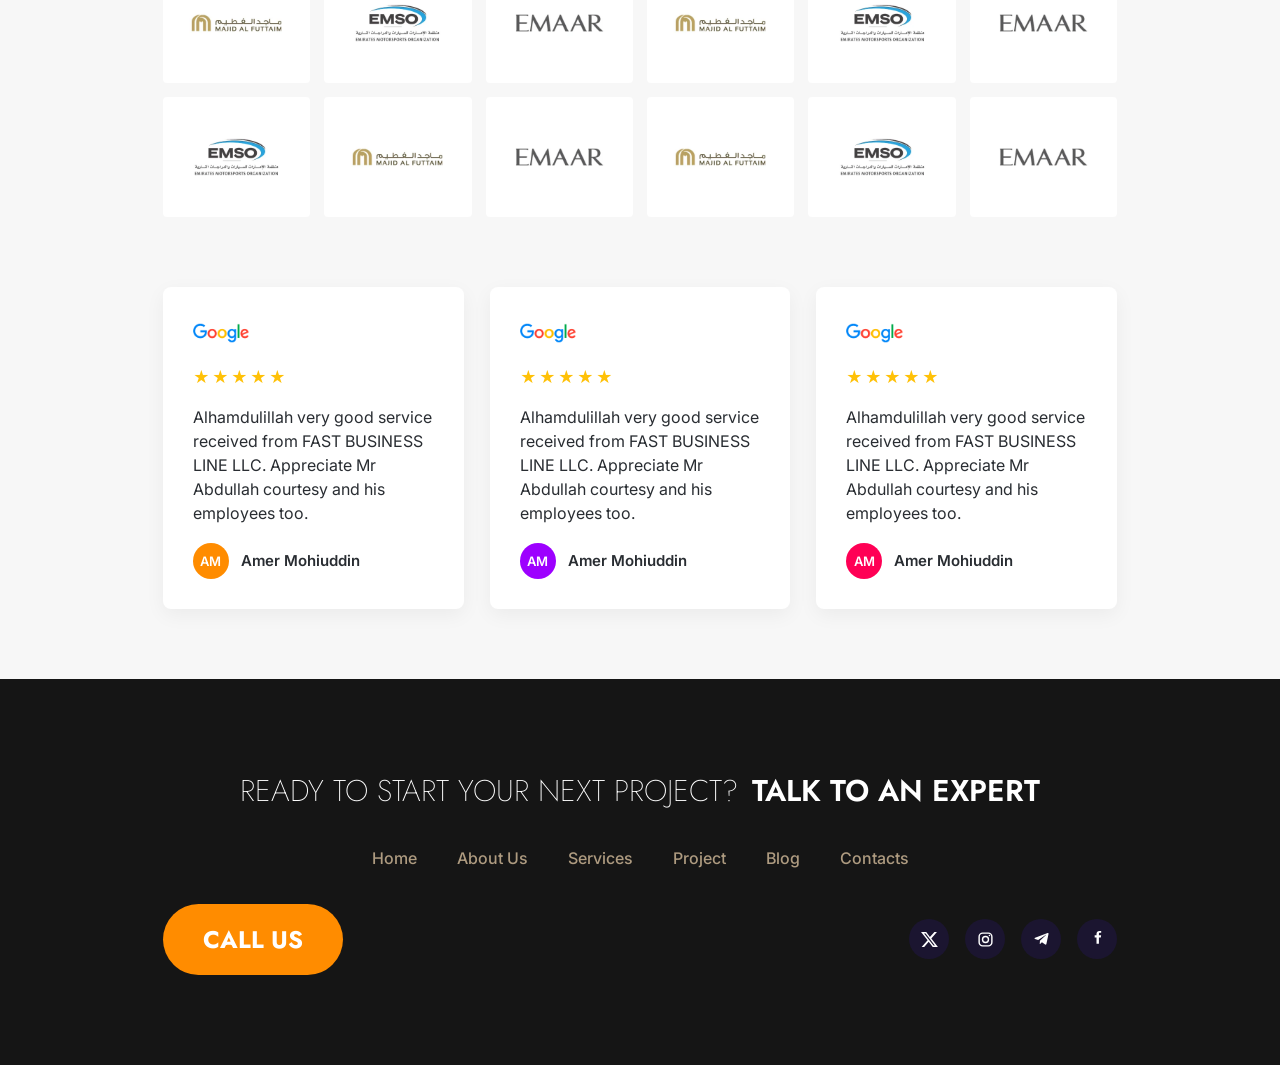
==== commit 83e5cbf8: "Trigger CI deploy test (add ci-deploy marker) Co-Authored-By: Claude Opus 4.8 <noreply@anthropic.com" ====
--- a/site/index.html
+++ b/site/index.html
@@ -9,6 +9,7 @@
 <link rel="preconnect" href="https://fonts.gstatic.com" crossorigin>
 <link href="https://fonts.googleapis.com/css2?family=Jost:wght@200;300;400;500;600;700&family=Inter:wght@400;500;600;700&family=Poppins:wght@400;500&display=swap" rel="stylesheet">
 <link rel="stylesheet" href="css/styles.css">
+<meta name="ci-deploy" content="github-actions">
 </head>
 <body>
 
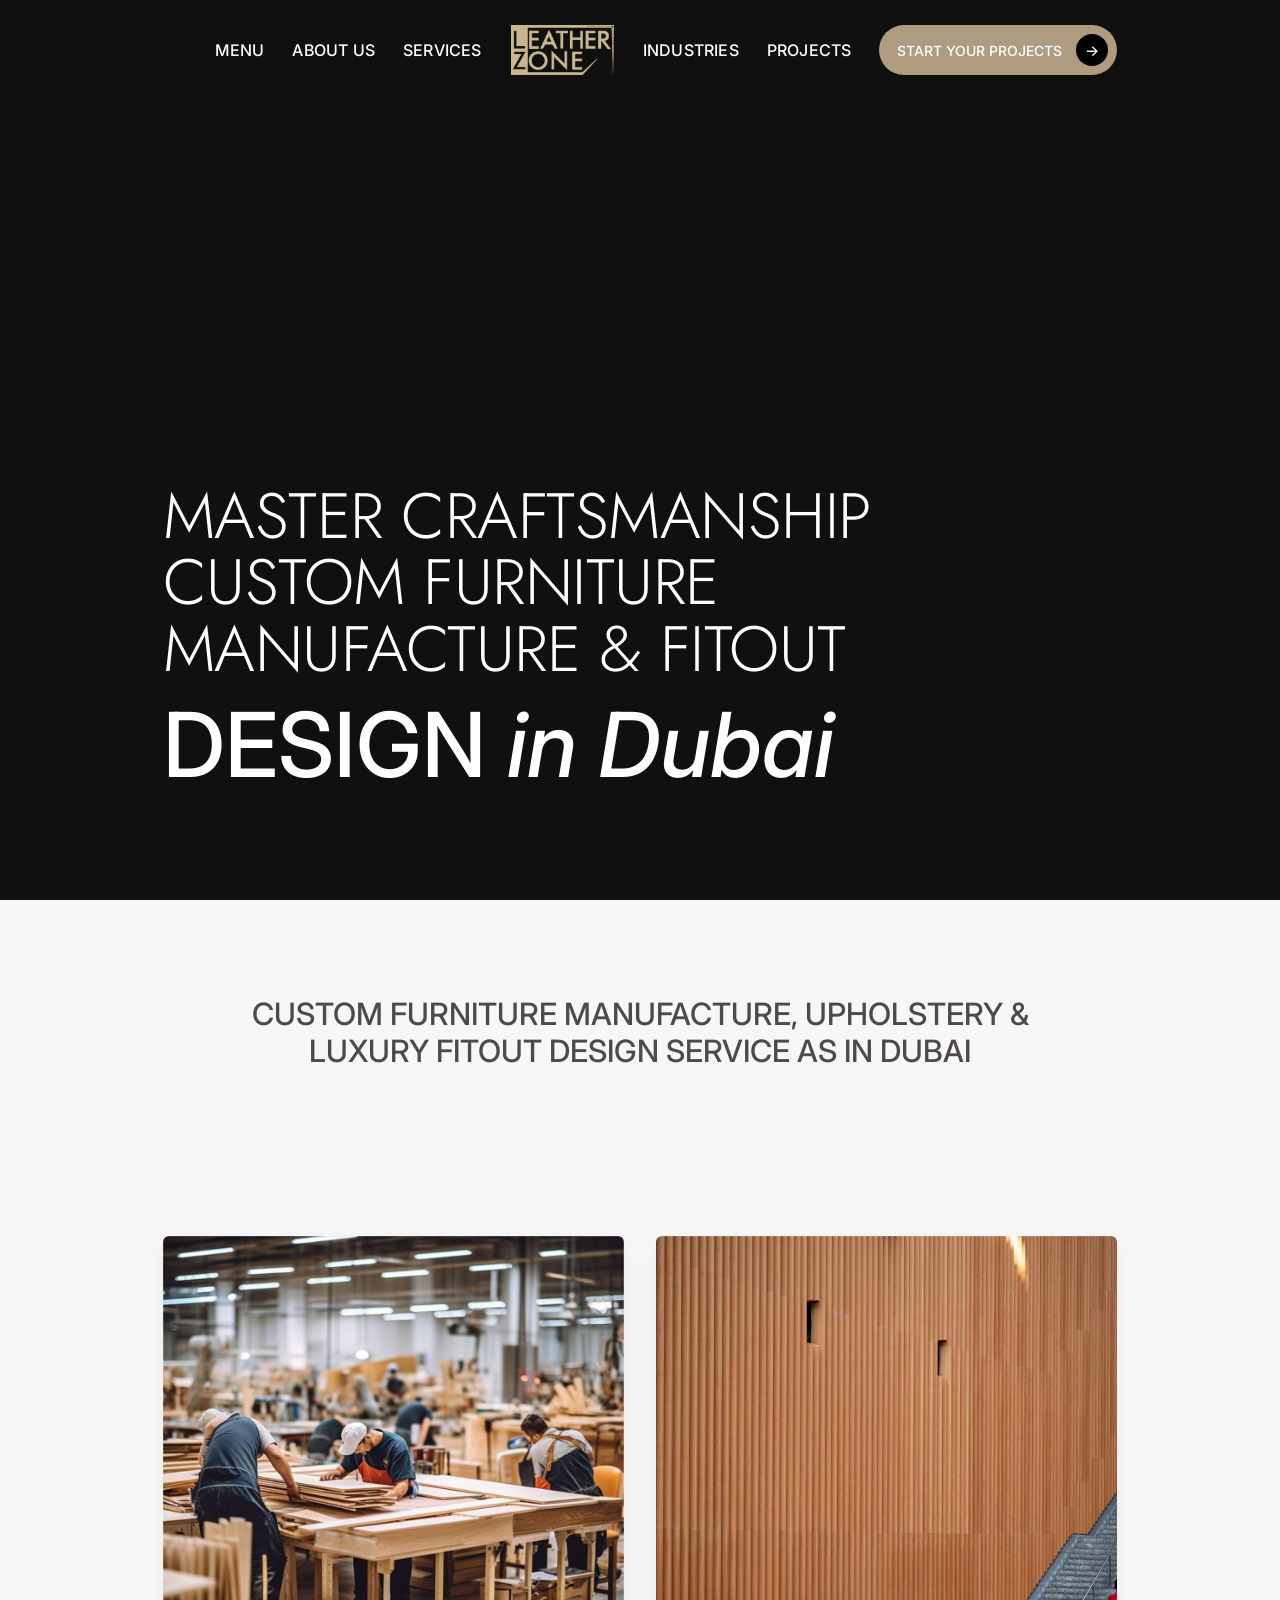
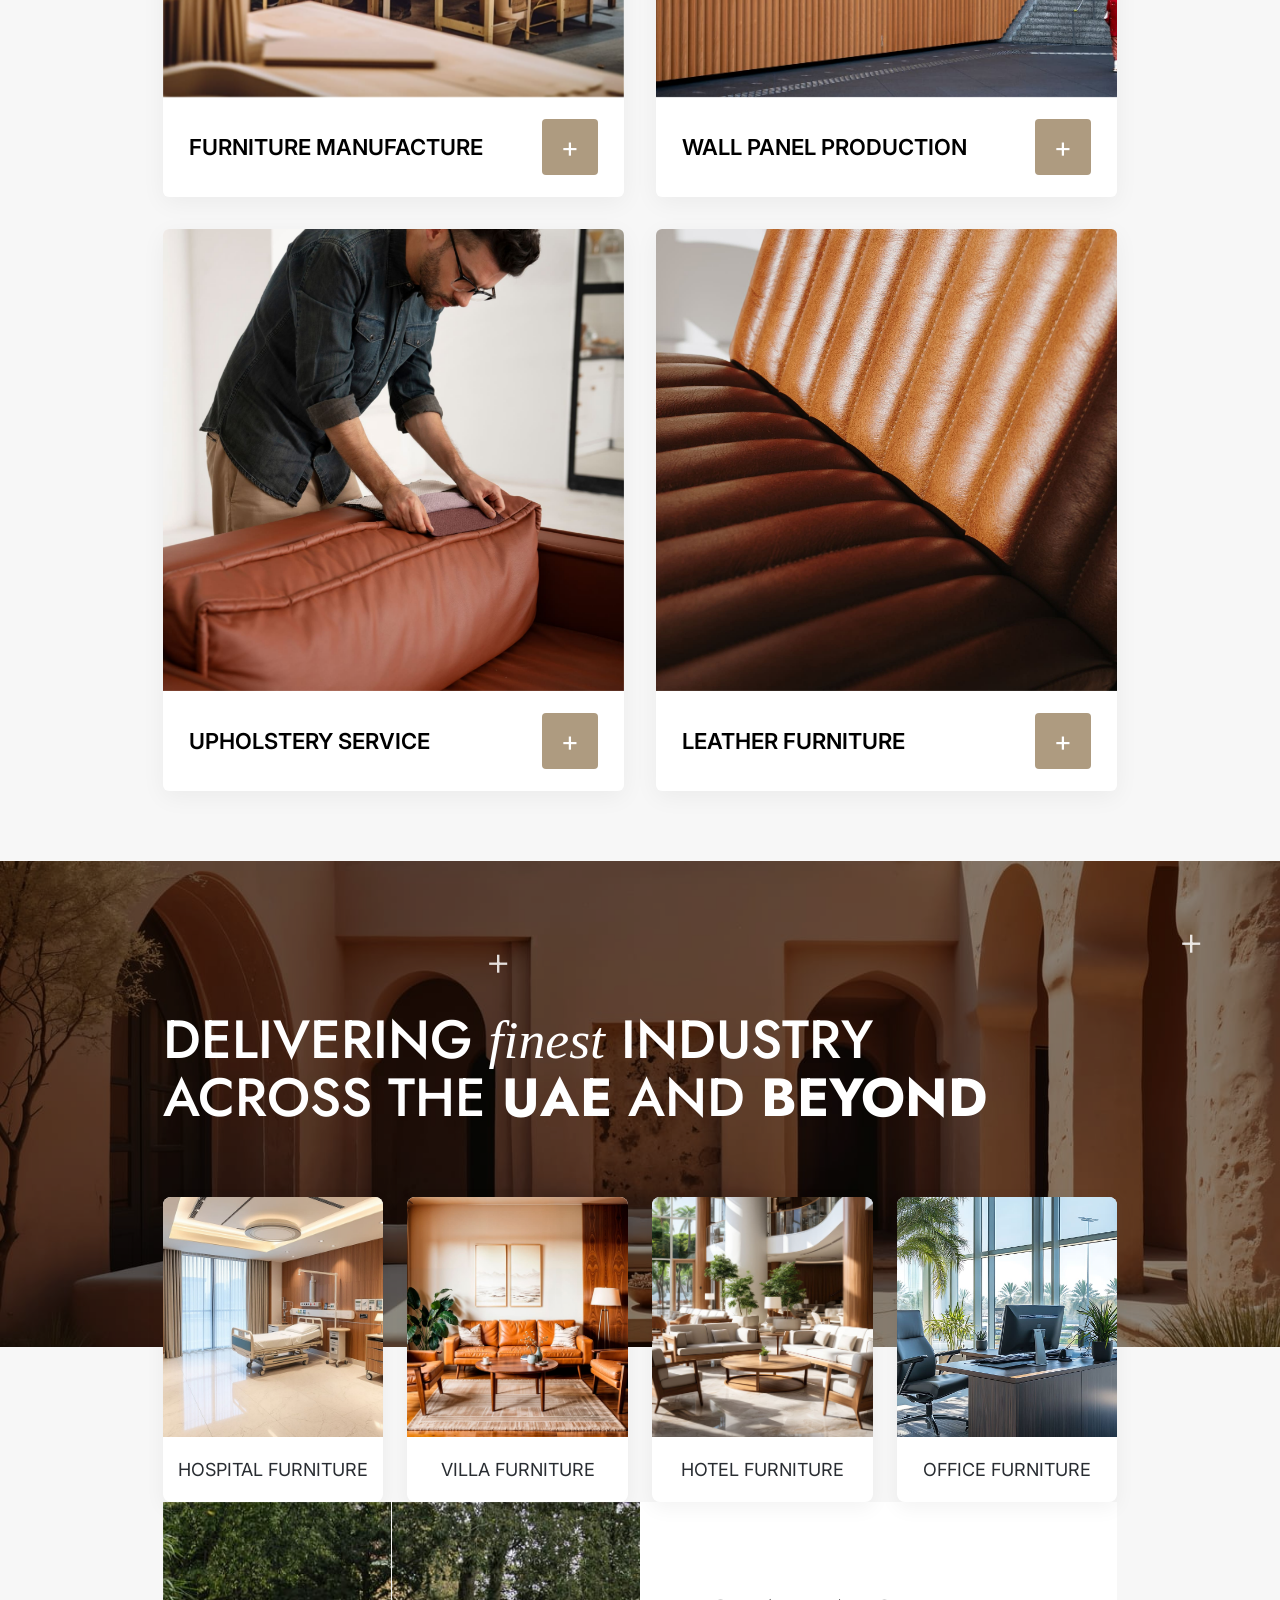
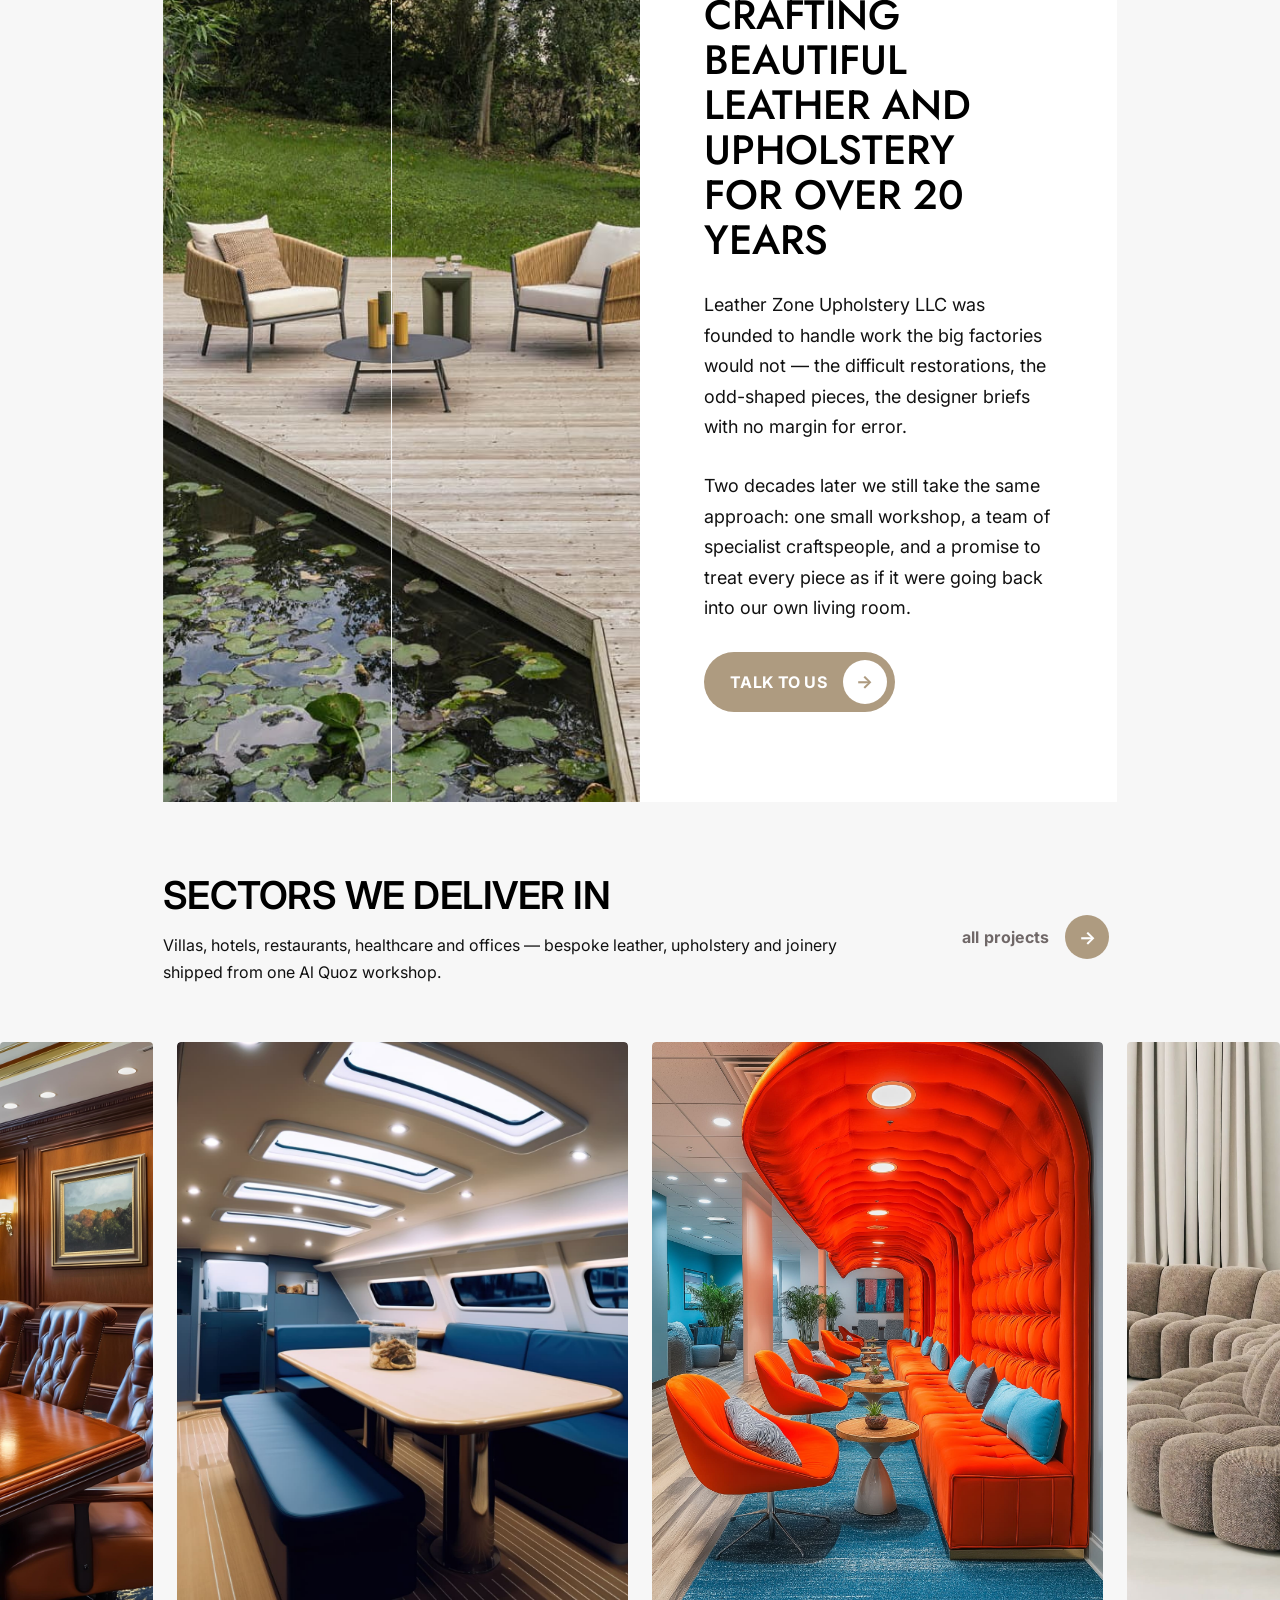
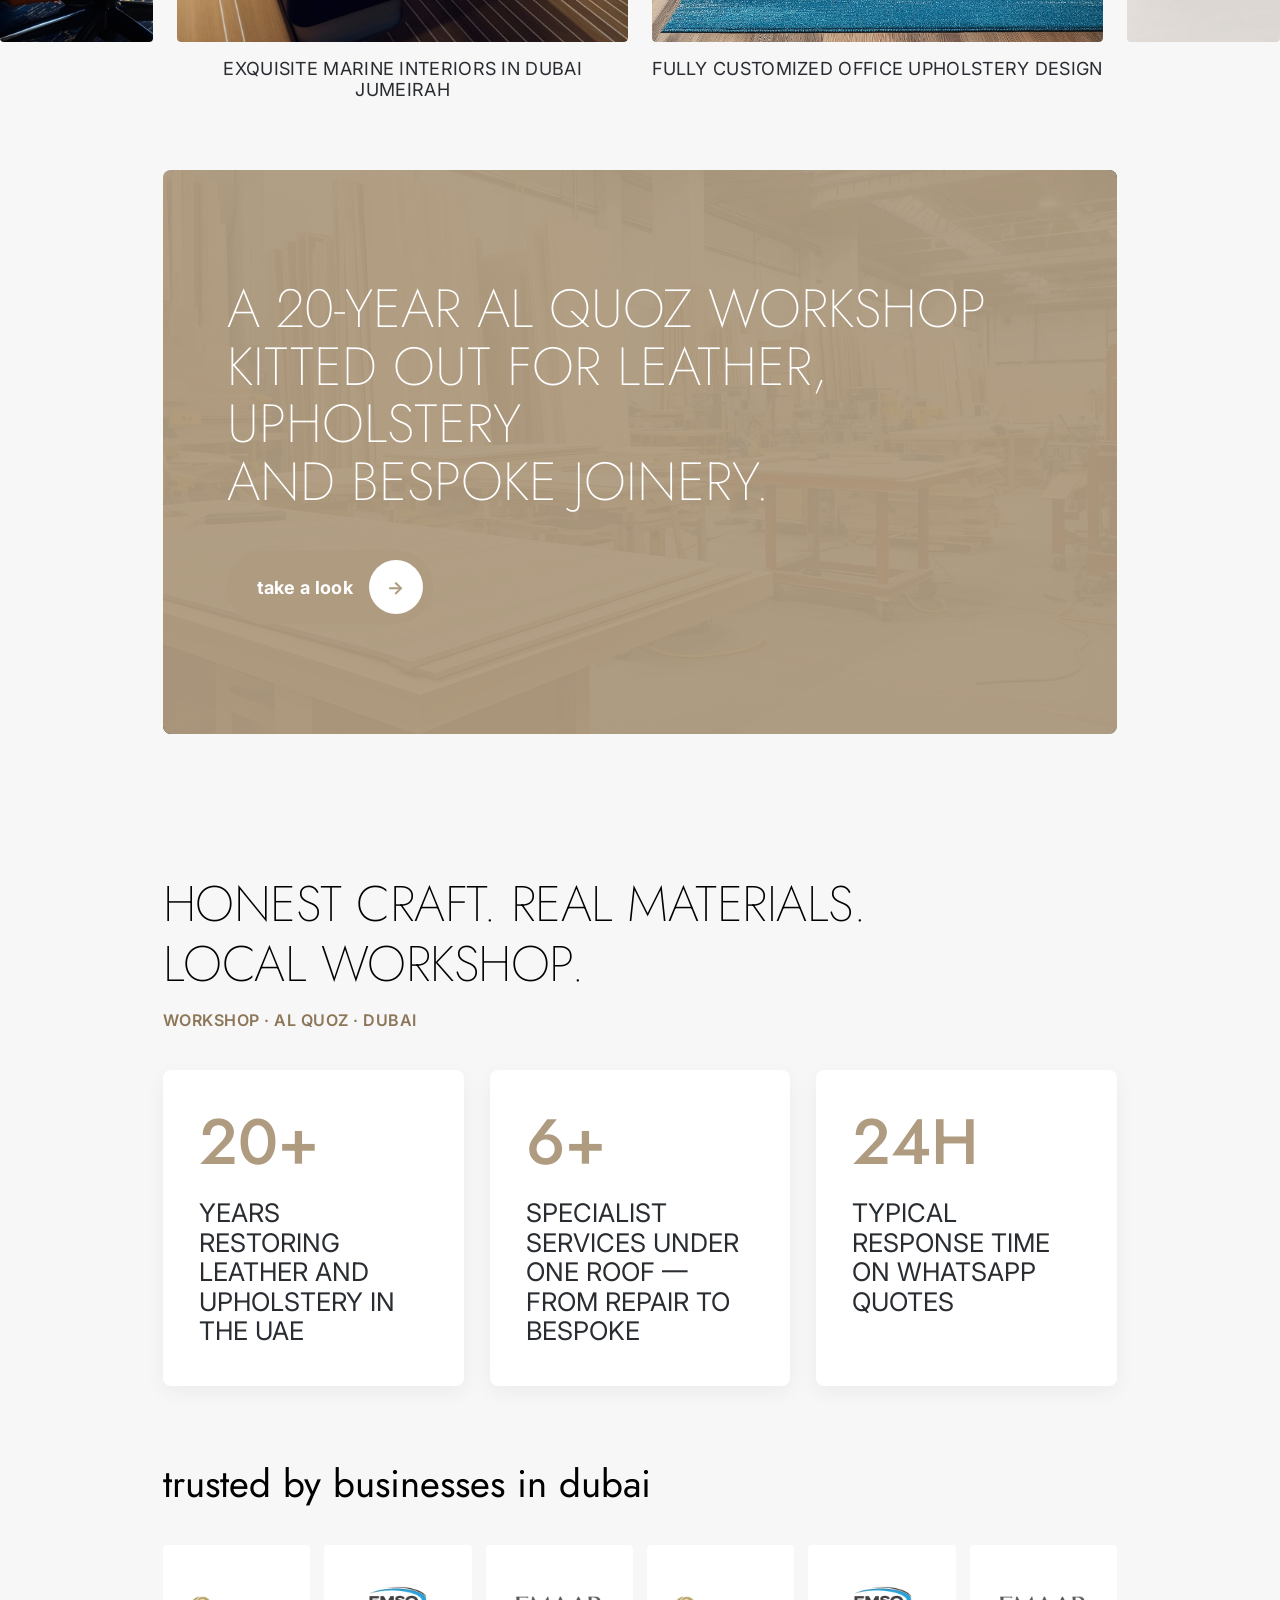
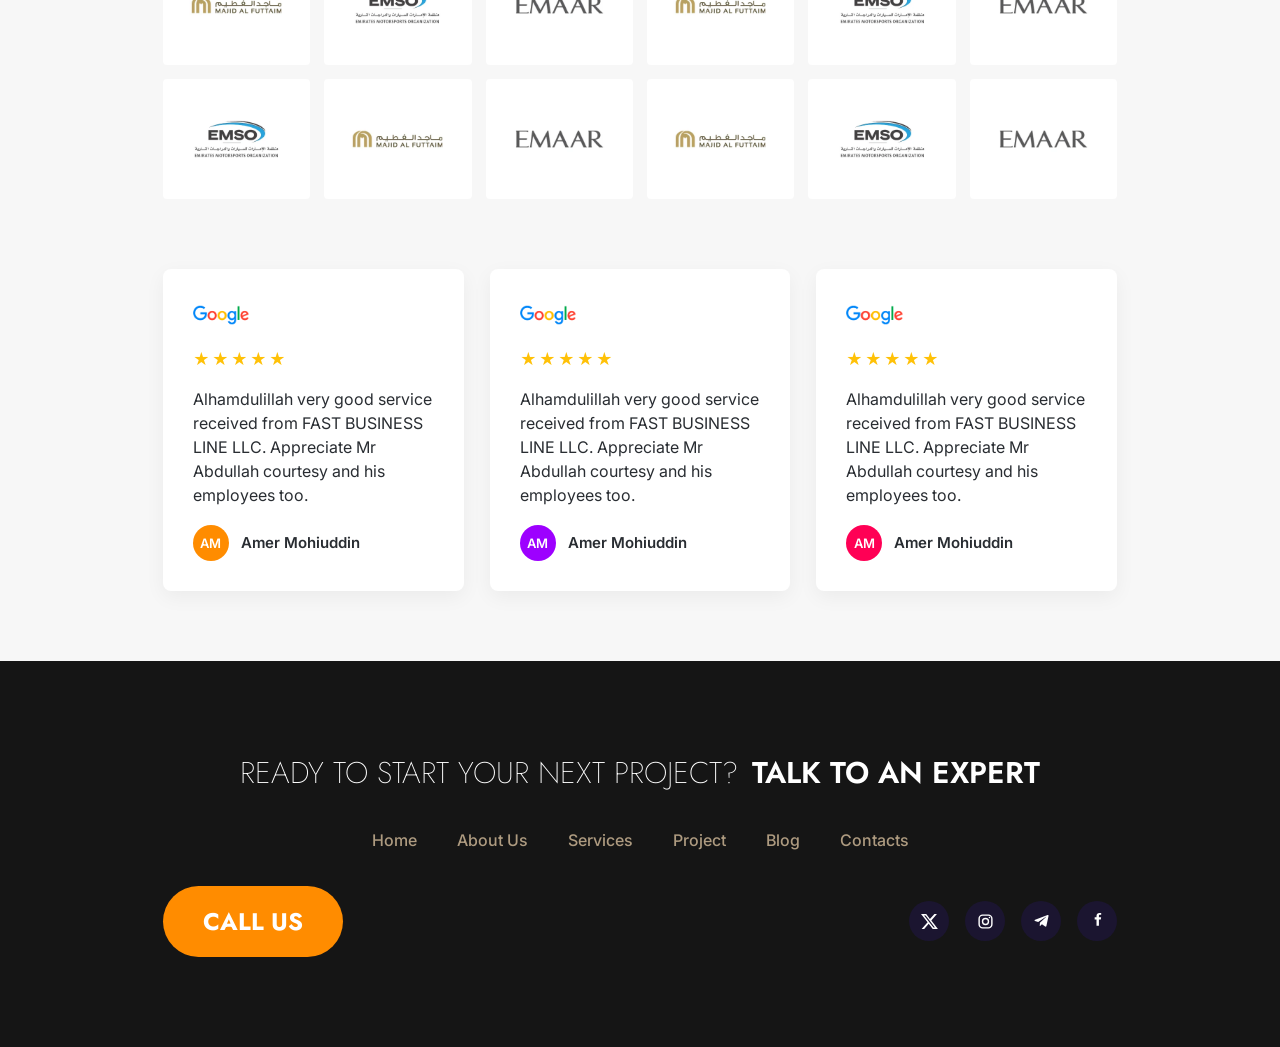
==== commit 2147fa96: "Match design: full-bleed 'Sectors we deliver in' gallery Replace the 3-equal-column gallery with the" ====
--- a/site/index.html
+++ b/site/index.html
@@ -9,7 +9,6 @@
 <link rel="preconnect" href="https://fonts.gstatic.com" crossorigin>
 <link href="https://fonts.googleapis.com/css2?family=Jost:wght@200;300;400;500;600;700&family=Inter:wght@400;500;600;700&family=Poppins:wght@400;500&display=swap" rel="stylesheet">
 <link rel="stylesheet" href="css/styles.css">
-<meta name="ci-deploy" content="github-actions">
 </head>
 <body>
 
@@ -27,7 +26,7 @@
       </div>
       <a href="index.html" class="nav__logo-wrap"><img class="nav__logo" src="assets/img/logo.png" alt="Leather Zone"></a>
       <div class="nav__group nav__group--right">
-        <a href="projects.html" class="nav__link">INDUSTRIES</a>
+        <a href="industries.html" class="nav__link">INDUSTRIES</a>
         <a href="projects.html" class="nav__link">PROJECTS</a>
         <a href="contact.html" class="nav__cta">START YOUR PROJECTS <span class="circle">&rarr;</span></a>
       </div>
@@ -120,11 +119,12 @@
       </div>
       <a class="pill pill--ghost" href="projects.html">all projects <span class="dot">&rarr;</span></a>
     </div>
-    <div class="gallery3 reveal">
-      <div class="g-item"><div class="zoom"><img src="assets/img/wallpaper-bg.jpg" alt="Exquisite marine interiors"></div><p class="g-cap">Exquisite Marine Interiors in Dubai Jumeirah</p></div>
-      <div class="g-item"><div class="zoom"><img src="assets/img/orange-room.jpg" alt="Office upholstery"></div><p class="g-cap">Fully Customized Office Upholstery Design</p></div>
-      <div class="g-item"><div class="zoom"><img src="assets/img/boardroom.jpg" alt="Bespoke villa fit-out"></div><p class="g-cap">Bespoke Villa &amp; Hotel Fit-out</p></div>
-    </div>
+  </div>
+  <div class="peek-gallery reveal">
+    <div class="peek-edge"><img src="assets/img/boardroom.jpg" alt=""></div>
+    <figure class="peek-main"><div class="zoom"><img src="assets/img/wallpaper-bg.jpg" alt="Exquisite marine interiors"></div><figcaption>Exquisite Marine Interiors in Dubai Jumeirah</figcaption></figure>
+    <figure class="peek-main"><div class="zoom"><img src="assets/img/orange-room.jpg" alt="Office upholstery"></div><figcaption>Fully Customized Office Upholstery Design</figcaption></figure>
+    <div class="peek-edge"><img src="assets/img/modular-sofa.jpg" alt=""></div>
   </div>
 </section>
 
--- a/site/css/styles.css
+++ b/site/css/styles.css
@@ -339,6 +339,16 @@
 .gallery3 .zoom { border-radius: 4px; }
 .gallery3 .zoom img, .gallery3 > img { width: 100%; height: 620px; object-fit: cover; border-radius: 4px; }
 
+/* ---------- Industries page ---------- */
+.ind-title { font-family: var(--body); font-weight: 700; font-size: clamp(24px, 2.4vw, 32px); margin: 0 0 18px; }
+.ind-grid { display: grid; grid-template-columns: 1fr 1fr; gap: 40px; }
+.ind-card { display: flex; flex-direction: column; }
+.ind-card .zoom { overflow: hidden; border-radius: 8px; margin-bottom: 24px; }
+.ind-card .zoom img { width: 100%; height: 380px; object-fit: cover; display: block; transition: transform .6s cubic-bezier(.2,.7,.3,1); }
+.ind-card .zoom:hover img { transform: scale(1.06); }
+.ind-card p { font-size: 18px; line-height: 1.6; color: #111; margin: 0 0 22px; flex: 1; }
+@media (max-width: 820px) { .ind-grid { grid-template-columns: 1fr; } }
+
 /* ---------- Detail table ---------- */
 .spec {
   display: grid; grid-template-columns: 220px 1fr; gap: 0;
@@ -487,6 +497,33 @@
   text-transform: uppercase; letter-spacing: .3px;
 }
 
+/* Home "Sectors we deliver in" — full-bleed gallery with edge peeks */
+.peek-gallery {
+  display: grid;
+  grid-template-columns: 0.34fr 1fr 1fr 0.34fr;
+  gap: 24px;
+  align-items: start;
+  width: 100%;
+  overflow: hidden;
+}
+.peek-gallery img { width: 100%; height: 600px; object-fit: cover; display: block; border-radius: 4px; }
+.peek-main { margin: 0; }
+.peek-main .zoom { overflow: hidden; border-radius: 4px; }
+.peek-main .zoom img { transition: transform .6s cubic-bezier(.2,.7,.3,1); }
+.peek-main:hover .zoom img { transform: scale(1.06); }
+.peek-main figcaption {
+  margin-top: 16px; font-family: var(--body); font-size: 18px; color: var(--muted2);
+  text-transform: uppercase; letter-spacing: .3px; text-align: center;
+}
+@media (max-width: 820px) {
+  .peek-gallery { grid-template-columns: 1fr 1fr; }
+  .peek-edge { display: none; }
+  .peek-gallery img { height: 360px; }
+}
+@media (max-width: 520px) {
+  .peek-gallery { grid-template-columns: 1fr; }
+}
+
 /* reveal on scroll (only hides when JS is active, so no-JS keeps content visible) */
 .js .reveal { opacity: 0; transform: translateY(28px); transition: opacity .7s ease, transform .7s cubic-bezier(.2,.7,.3,1); }
 .js .reveal.in { opacity: 1; transform: none; }
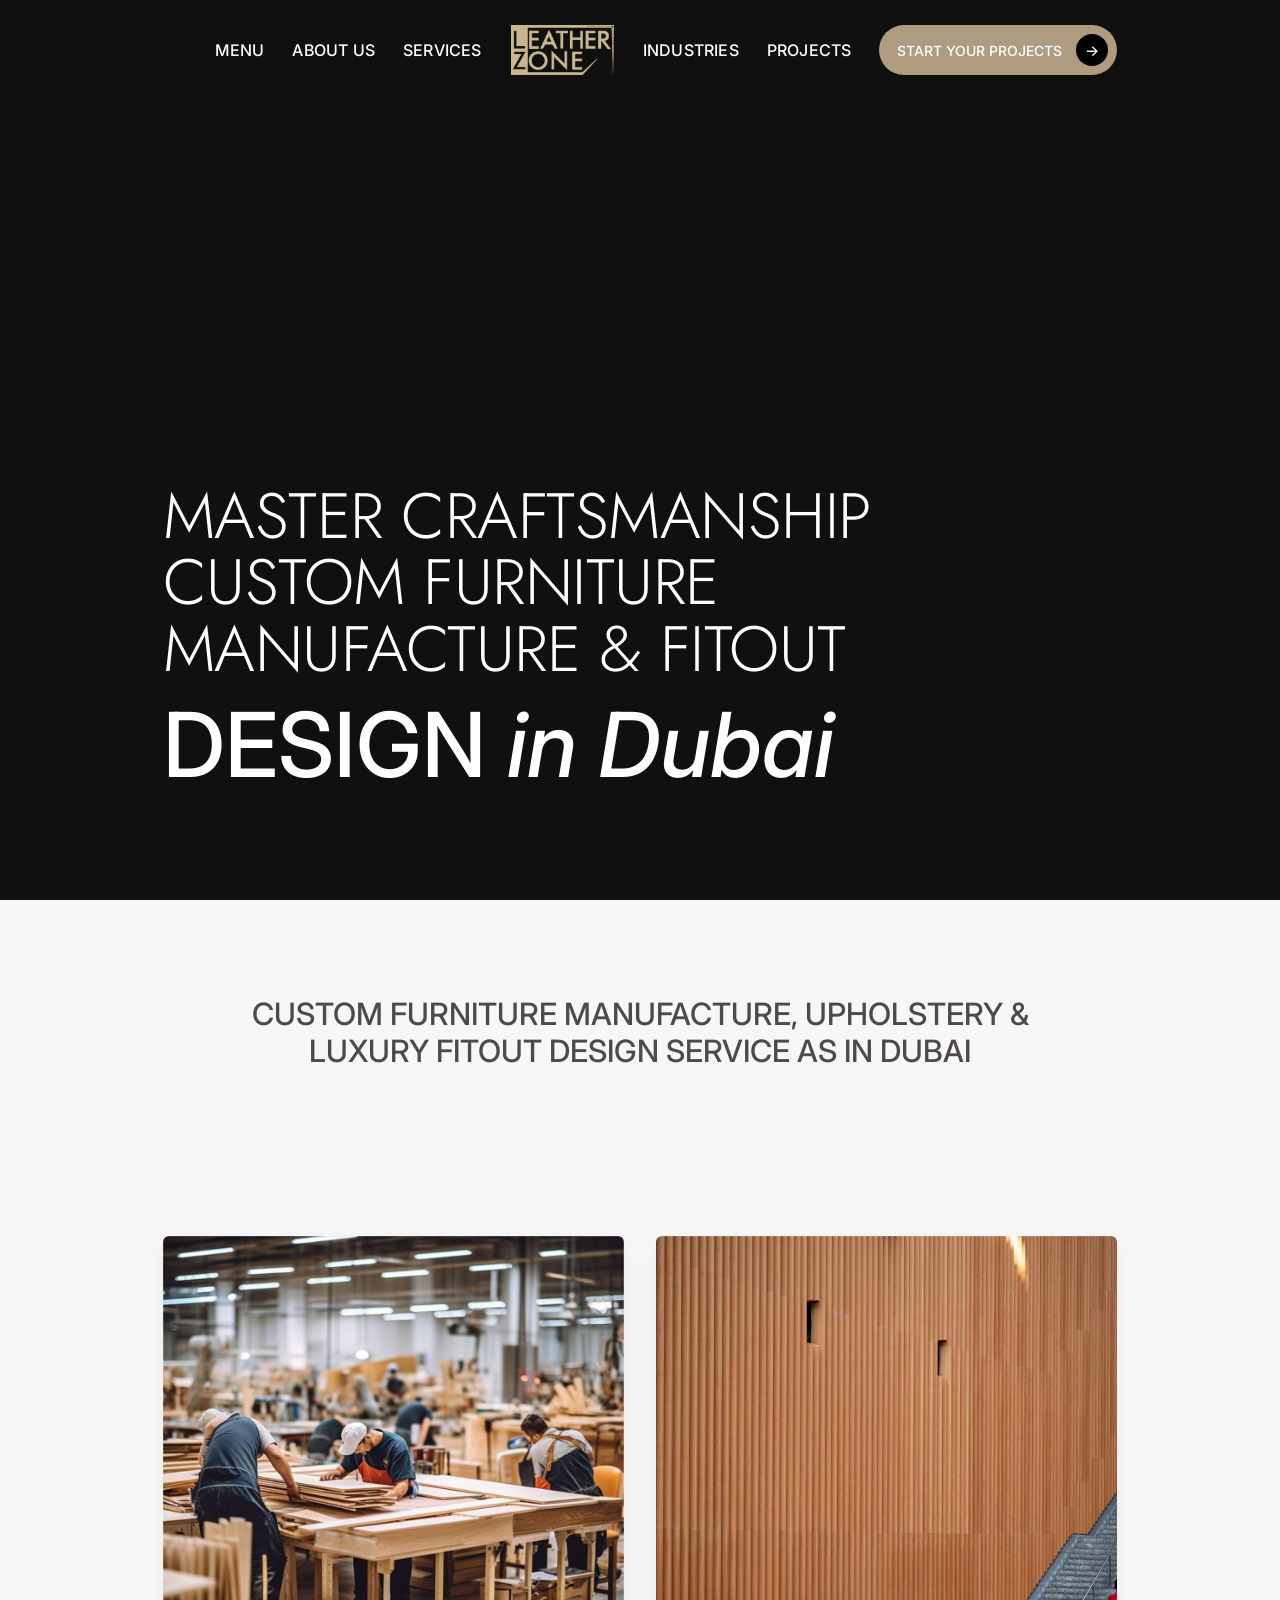
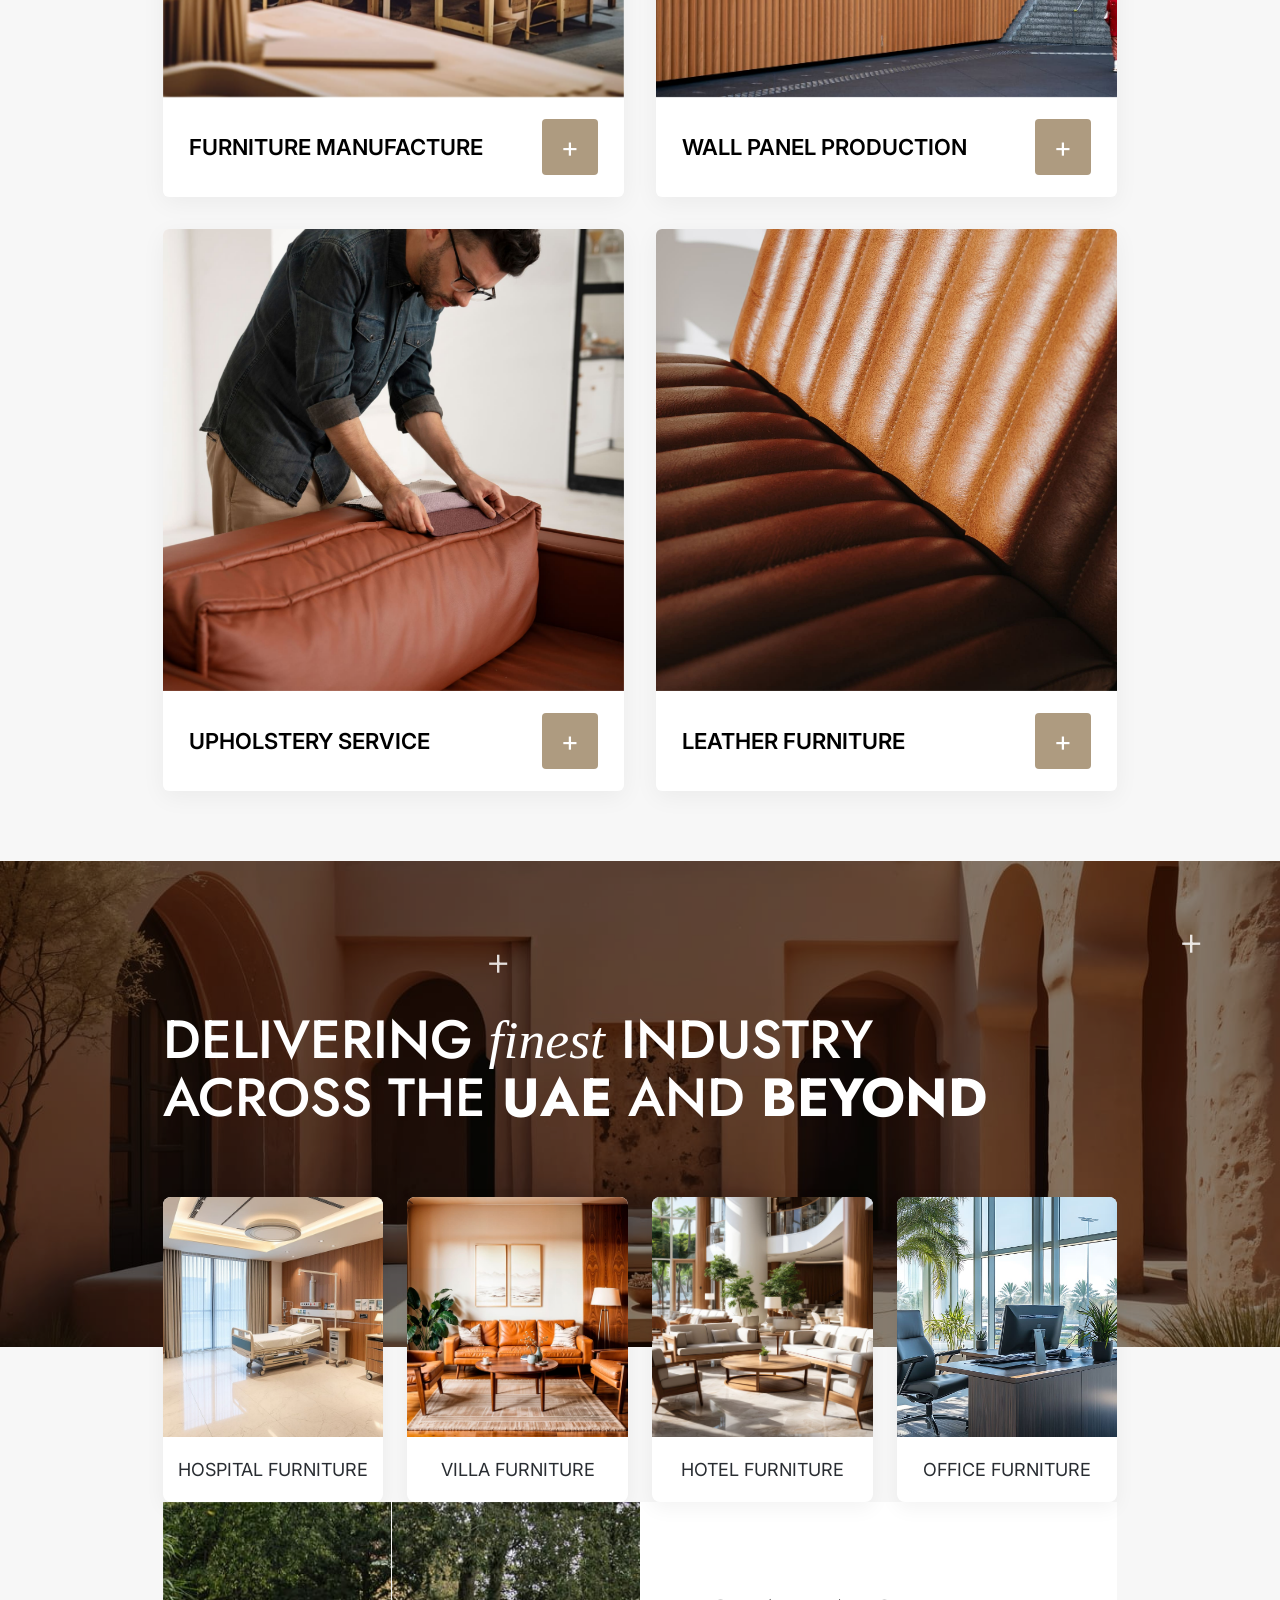
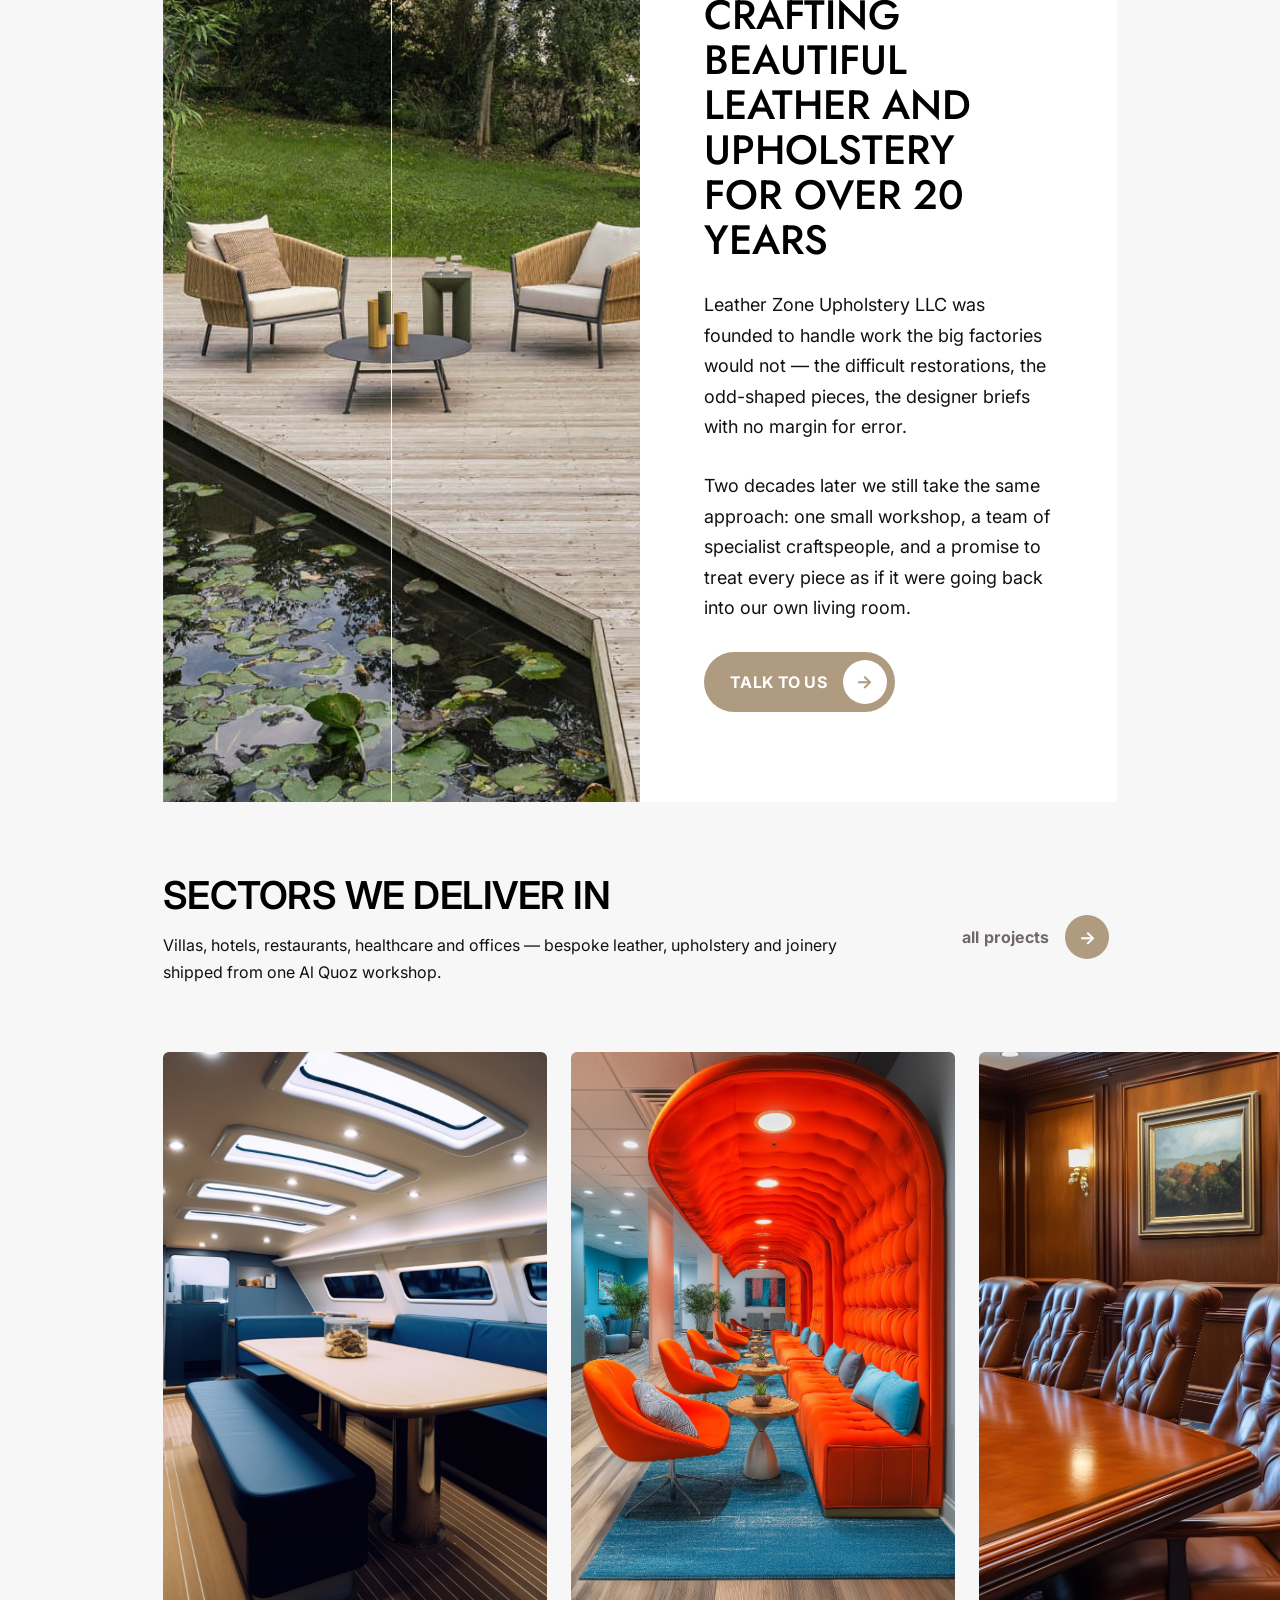
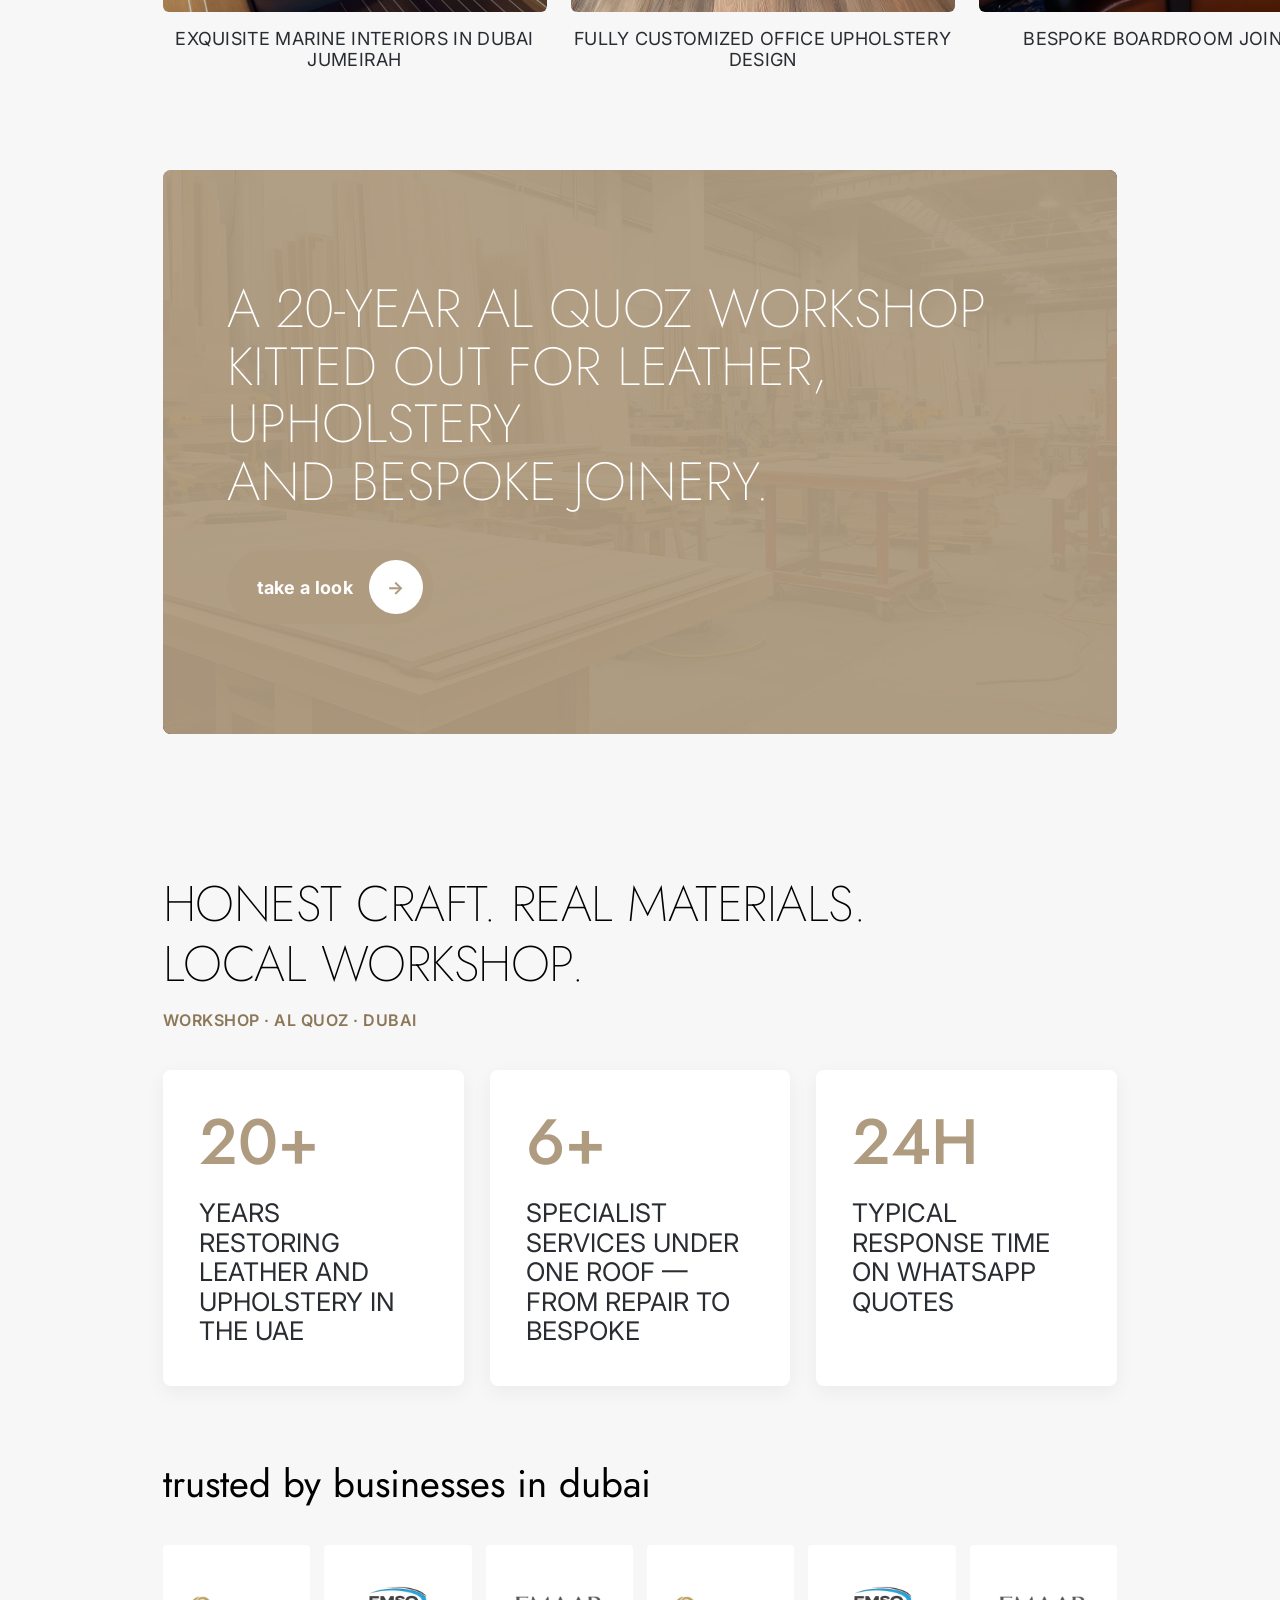
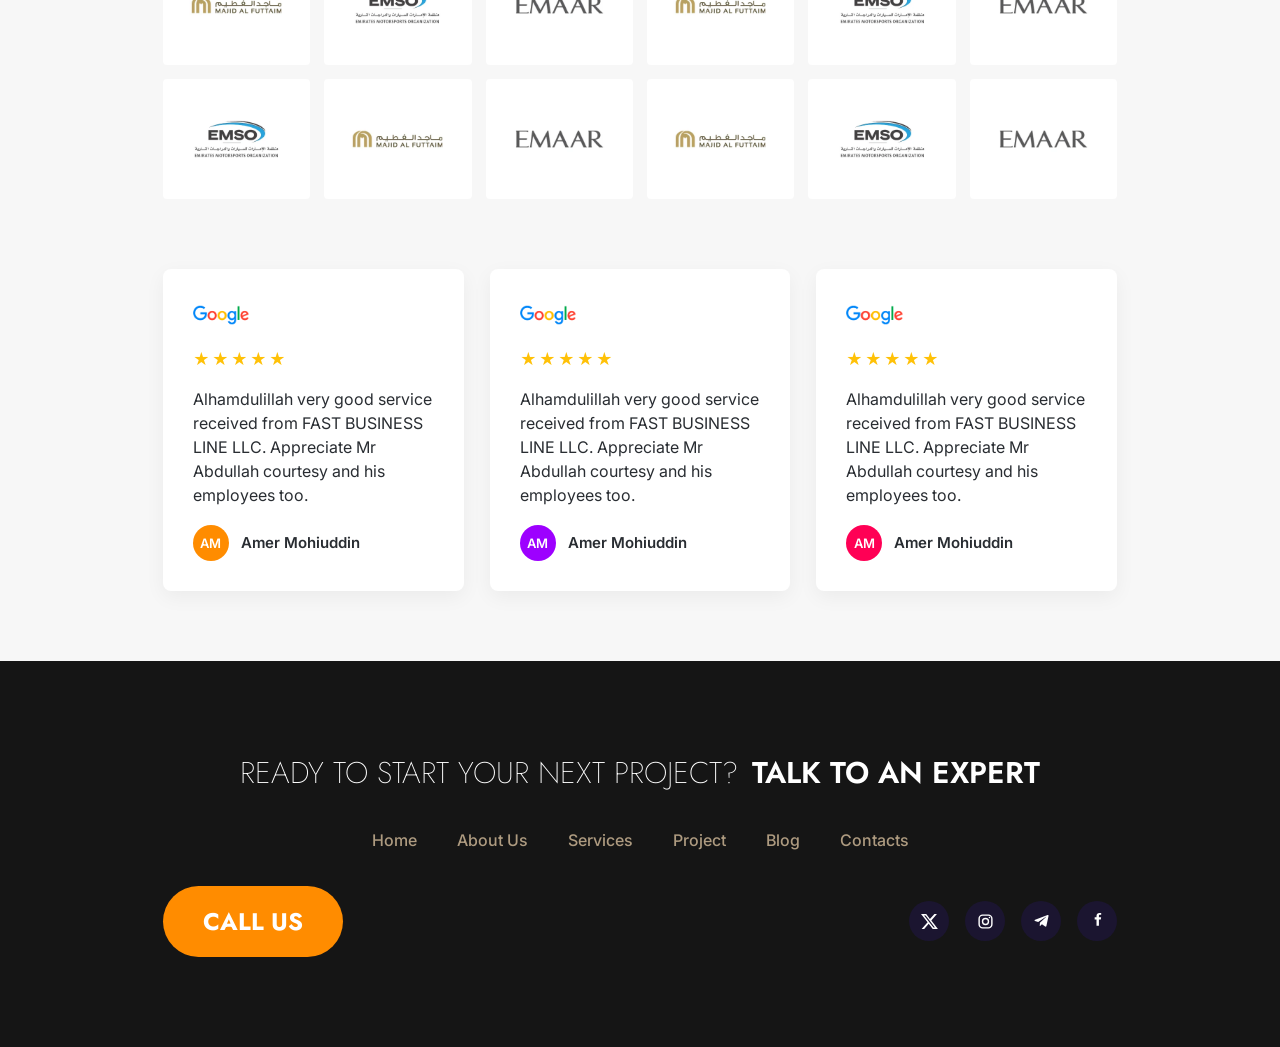
==== commit 70eb362e: "Make 'Sectors we deliver in' a horizontal scrollable gallery (6 items) Replace the static gallery wi" ====
--- a/site/index.html
+++ b/site/index.html
@@ -120,11 +120,13 @@
       <a class="pill pill--ghost" href="projects.html">all projects <span class="dot">&rarr;</span></a>
     </div>
   </div>
-  <div class="peek-gallery reveal">
-    <div class="peek-edge"><img src="assets/img/boardroom.jpg" alt=""></div>
-    <figure class="peek-main"><div class="zoom"><img src="assets/img/wallpaper-bg.jpg" alt="Exquisite marine interiors"></div><figcaption>Exquisite Marine Interiors in Dubai Jumeirah</figcaption></figure>
-    <figure class="peek-main"><div class="zoom"><img src="assets/img/orange-room.jpg" alt="Office upholstery"></div><figcaption>Fully Customized Office Upholstery Design</figcaption></figure>
-    <div class="peek-edge"><img src="assets/img/modular-sofa.jpg" alt=""></div>
+  <div class="sector-scroll reveal">
+    <figure class="sector-item"><div class="zoom"><img src="assets/img/wallpaper-bg.jpg" alt="Exquisite marine interiors"></div><figcaption>Exquisite Marine Interiors in Dubai Jumeirah</figcaption></figure>
+    <figure class="sector-item"><div class="zoom"><img src="assets/img/orange-room.jpg" alt="Office upholstery"></div><figcaption>Fully Customized Office Upholstery Design</figcaption></figure>
+    <figure class="sector-item"><div class="zoom"><img src="assets/img/boardroom.jpg" alt="Bespoke boardroom joinery"></div><figcaption>Bespoke Boardroom Joinery</figcaption></figure>
+    <figure class="sector-item"><div class="zoom"><img src="assets/img/modular-sofa.jpg" alt="Modular lounge seating"></div><figcaption>Modular Lounge Seating</figcaption></figure>
+    <figure class="sector-item"><div class="zoom"><img src="assets/img/wallpaper-bg.jpg" alt="Exquisite marine interiors"></div><figcaption>Exquisite Marine Interiors in Dubai Jumeirah</figcaption></figure>
+    <figure class="sector-item"><div class="zoom"><img src="assets/img/orange-room.jpg" alt="Office upholstery"></div><figcaption>Fully Customized Office Upholstery Design</figcaption></figure>
   </div>
 </section>
 
--- a/site/css/styles.css
+++ b/site/css/styles.css
@@ -497,31 +497,39 @@
   text-transform: uppercase; letter-spacing: .3px;
 }
 
-/* Home "Sectors we deliver in" — full-bleed gallery with edge peeks */
-.peek-gallery {
-  display: grid;
-  grid-template-columns: 0.34fr 1fr 1fr 0.34fr;
+/* Home "Sectors we deliver in" — horizontal scrollable gallery */
+.sector-scroll {
+  display: flex;
   gap: 24px;
-  align-items: start;
   width: 100%;
-  overflow: hidden;
-}
-.peek-gallery img { width: 100%; height: 600px; object-fit: cover; display: block; border-radius: 4px; }
-.peek-main { margin: 0; }
-.peek-main .zoom { overflow: hidden; border-radius: 4px; }
-.peek-main .zoom img { transition: transform .6s cubic-bezier(.2,.7,.3,1); }
-.peek-main:hover .zoom img { transform: scale(1.06); }
-.peek-main figcaption {
+  overflow-x: auto;
+  scroll-snap-type: x proximity;
+  scroll-padding-left: var(--gutter);
+  padding: 10px var(--gutter) 30px;
+  scroll-behavior: smooth;
+  -webkit-overflow-scrolling: touch;
+  scrollbar-width: thin;
+  scrollbar-color: var(--accent) transparent;
+}
+.sector-scroll::-webkit-scrollbar { height: 8px; }
+.sector-scroll::-webkit-scrollbar-thumb { background: var(--accent); border-radius: 8px; }
+.sector-scroll::-webkit-scrollbar-track { background: transparent; }
+.sector-item {
+  flex: 0 0 auto;
+  width: clamp(300px, 30vw, 460px);
+  scroll-snap-align: start;
+  margin: 0;
+}
+.sector-item .zoom { overflow: hidden; border-radius: 6px; }
+.sector-item img { width: 100%; height: 560px; object-fit: cover; display: block; transition: transform .6s cubic-bezier(.2,.7,.3,1); }
+.sector-item:hover .zoom img { transform: scale(1.06); }
+.sector-item figcaption {
   margin-top: 16px; font-family: var(--body); font-size: 18px; color: var(--muted2);
   text-transform: uppercase; letter-spacing: .3px; text-align: center;
 }
 @media (max-width: 820px) {
-  .peek-gallery { grid-template-columns: 1fr 1fr; }
-  .peek-edge { display: none; }
-  .peek-gallery img { height: 360px; }
-}
-@media (max-width: 520px) {
-  .peek-gallery { grid-template-columns: 1fr; }
+  .sector-item { width: 78vw; }
+  .sector-item img { height: 420px; }
 }
 
 /* reveal on scroll (only hides when JS is active, so no-JS keeps content visible) */
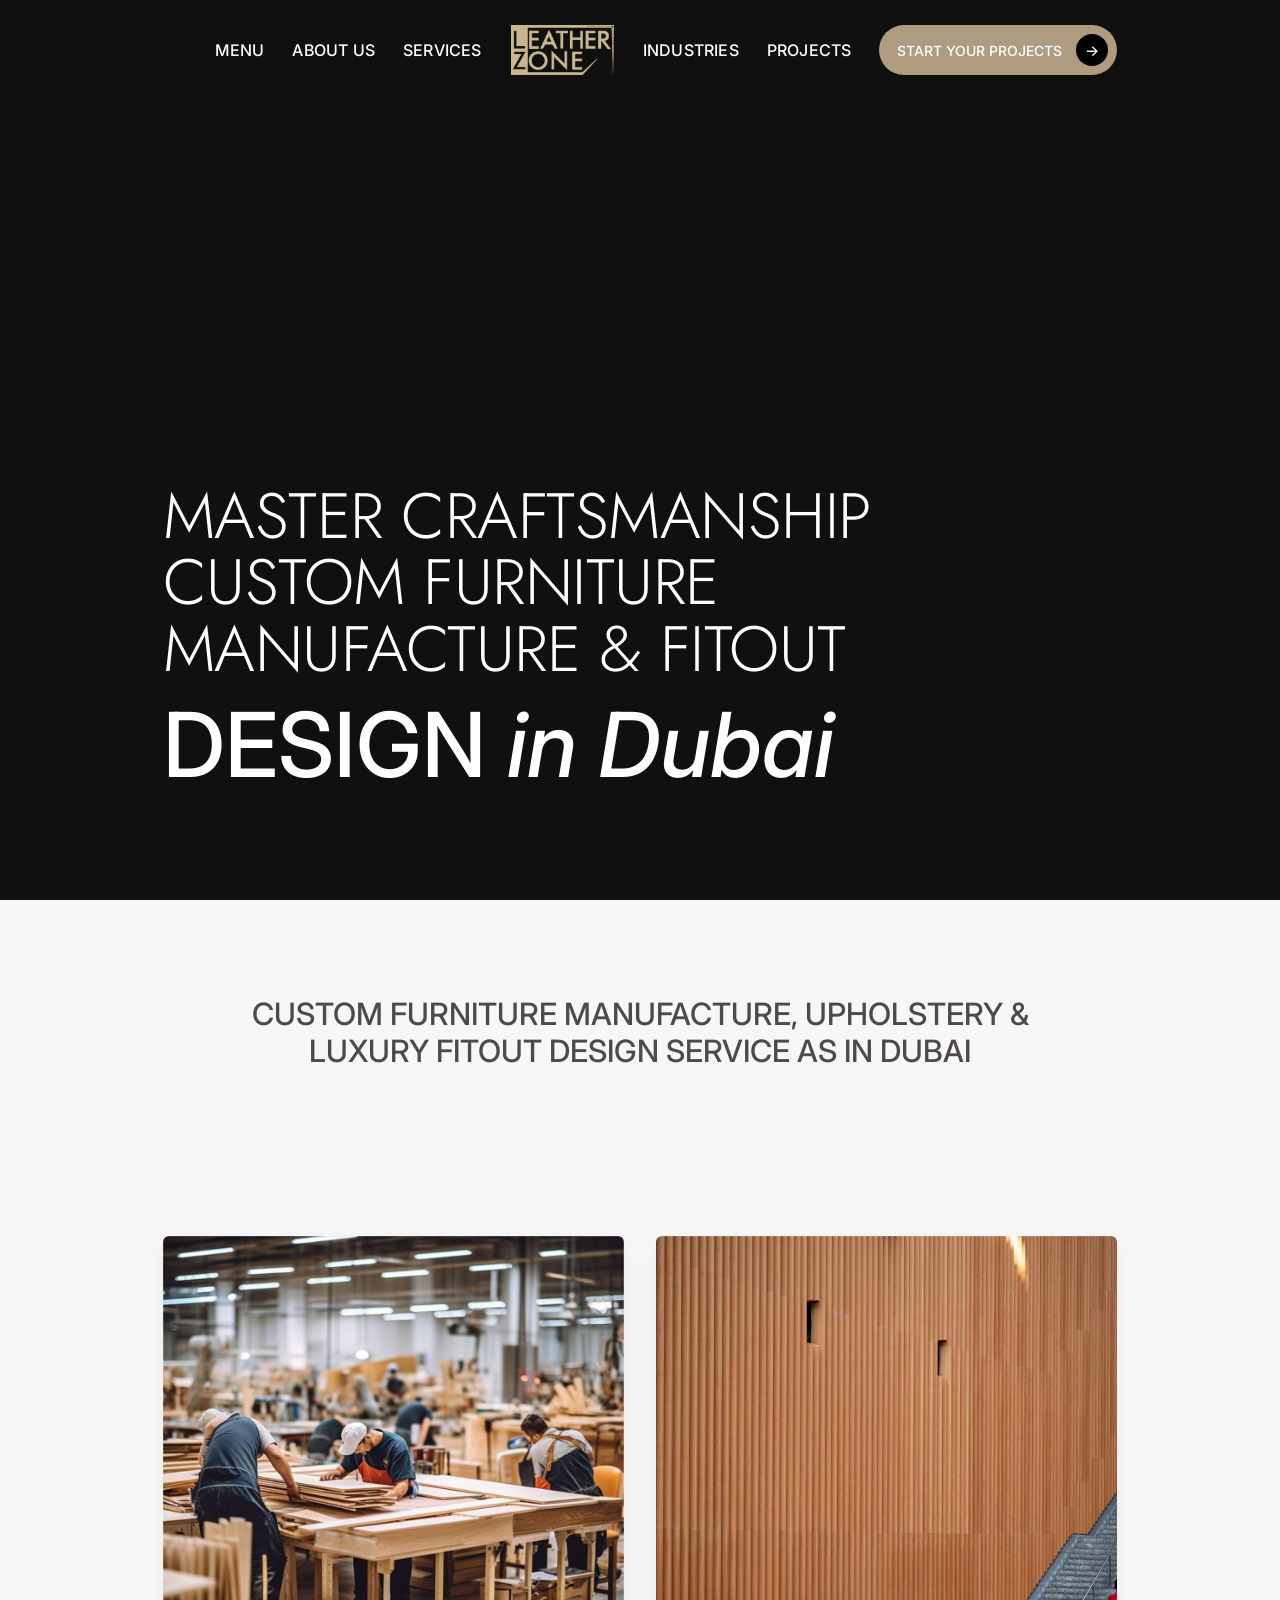
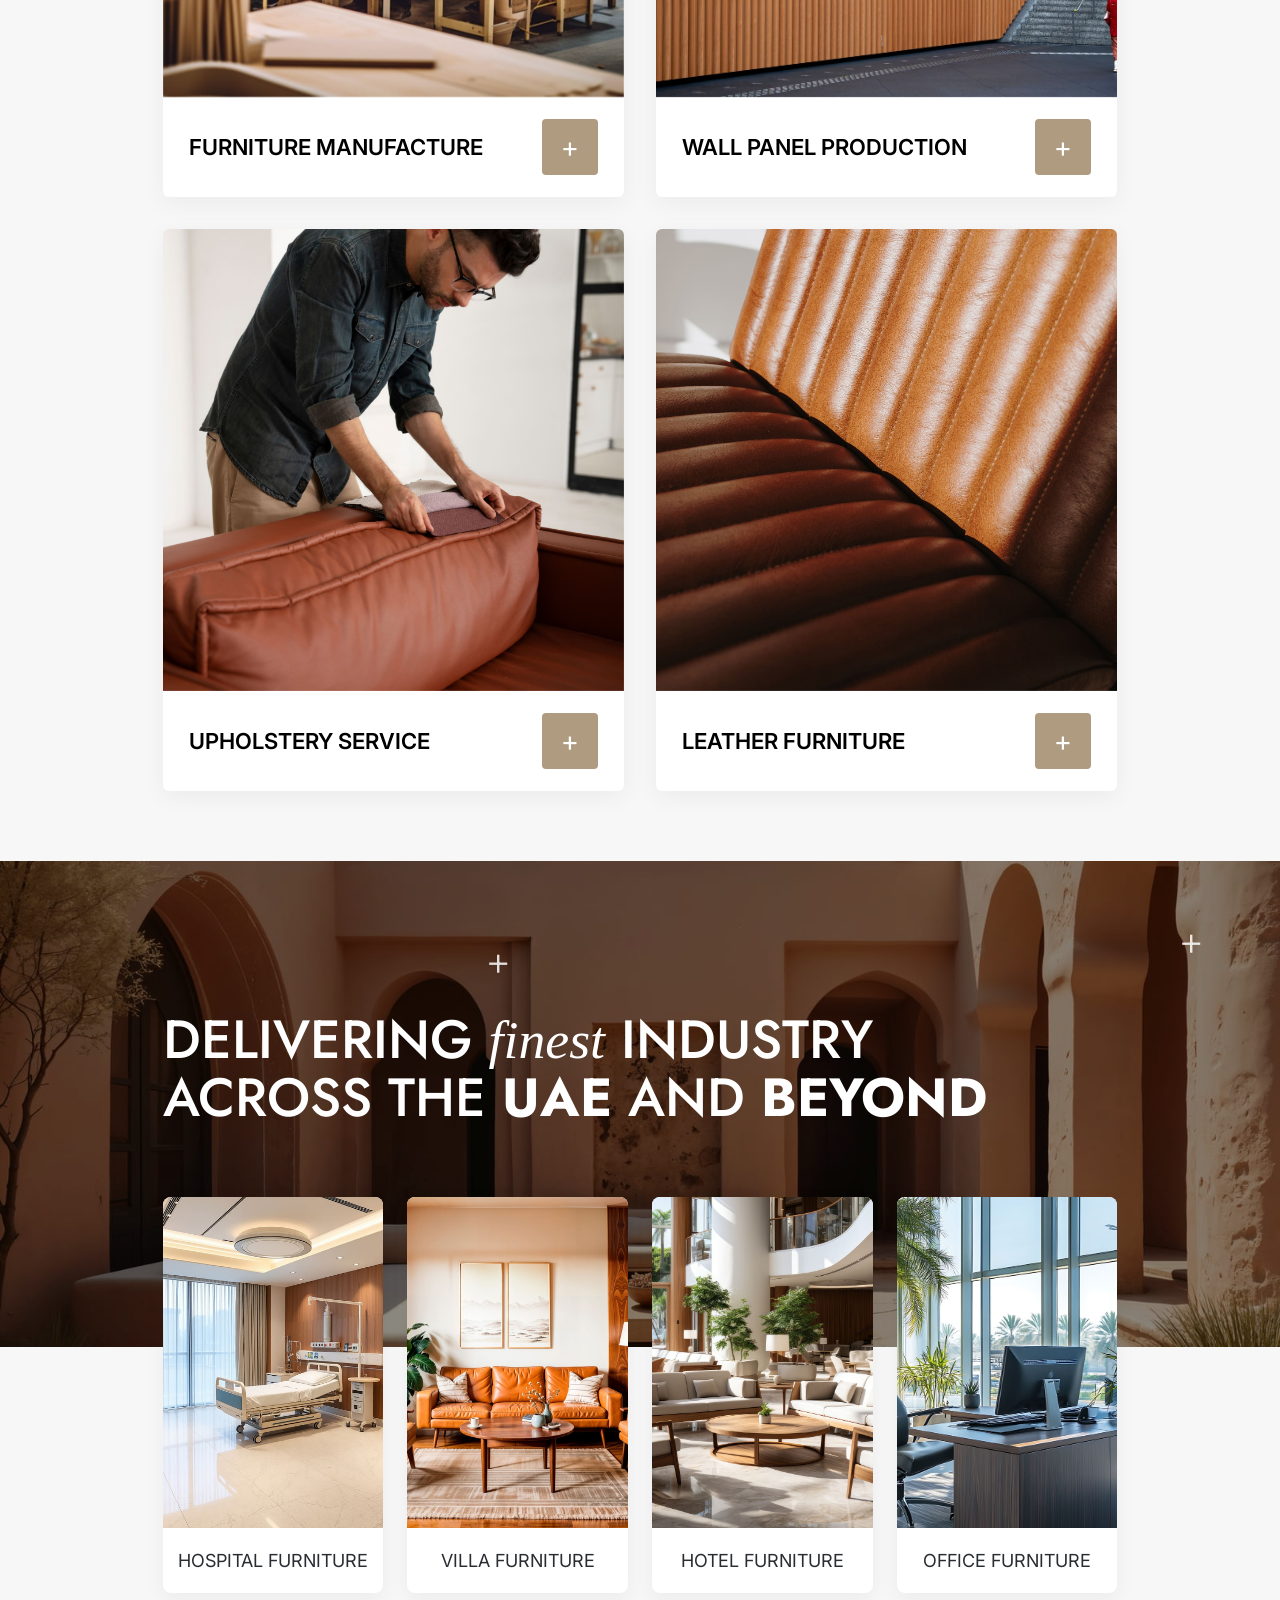
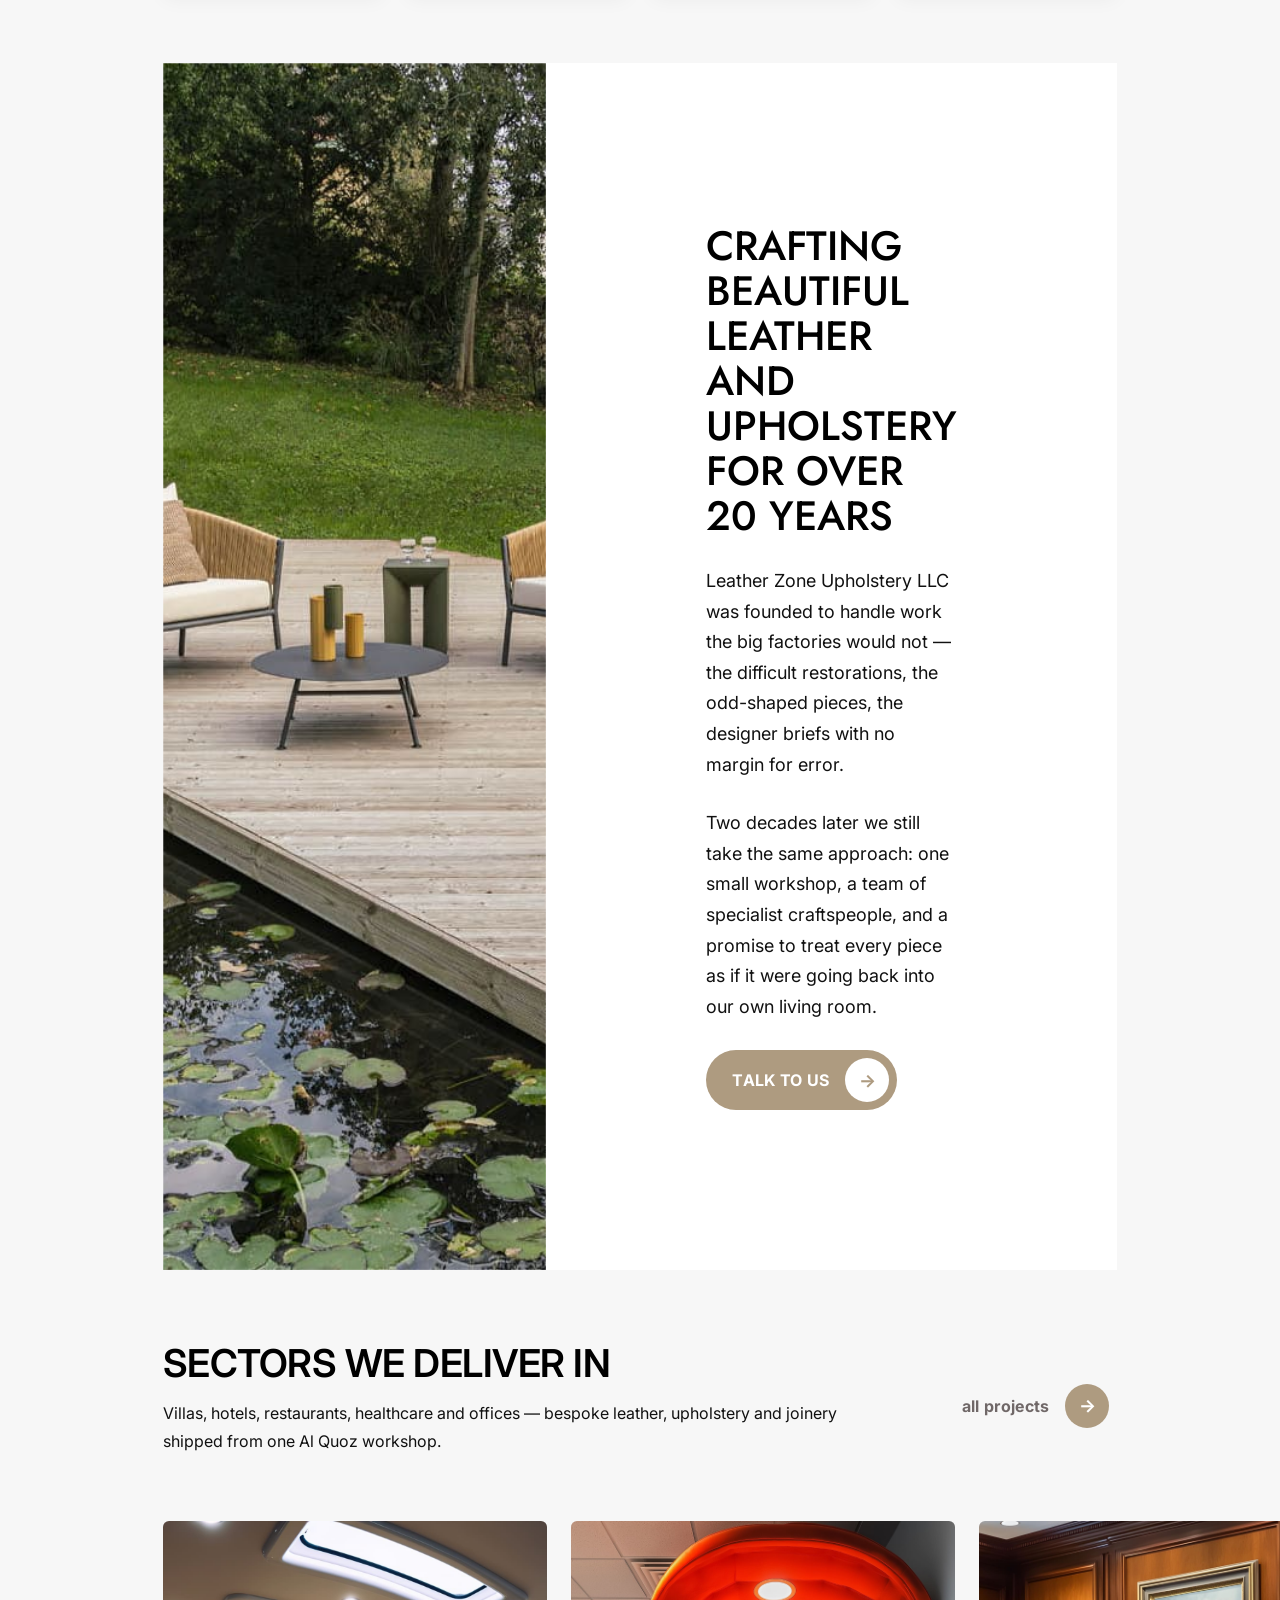
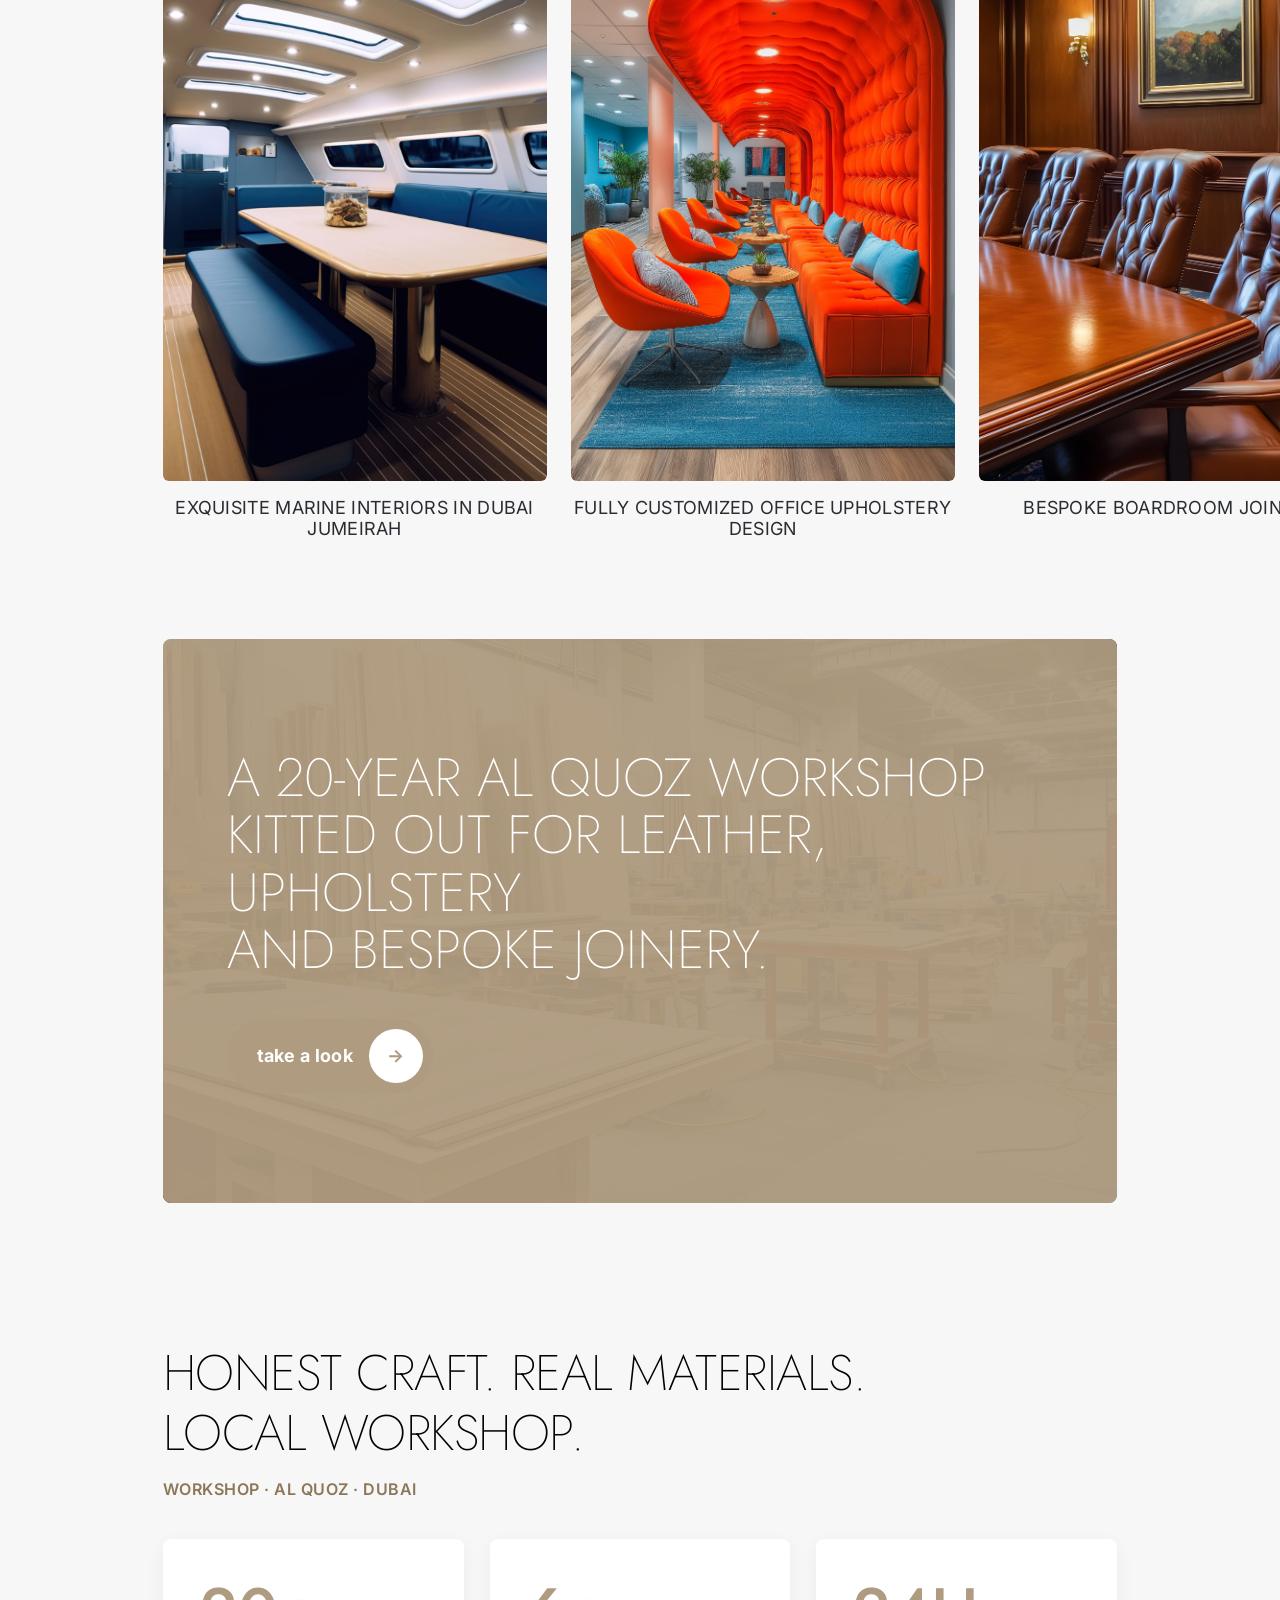
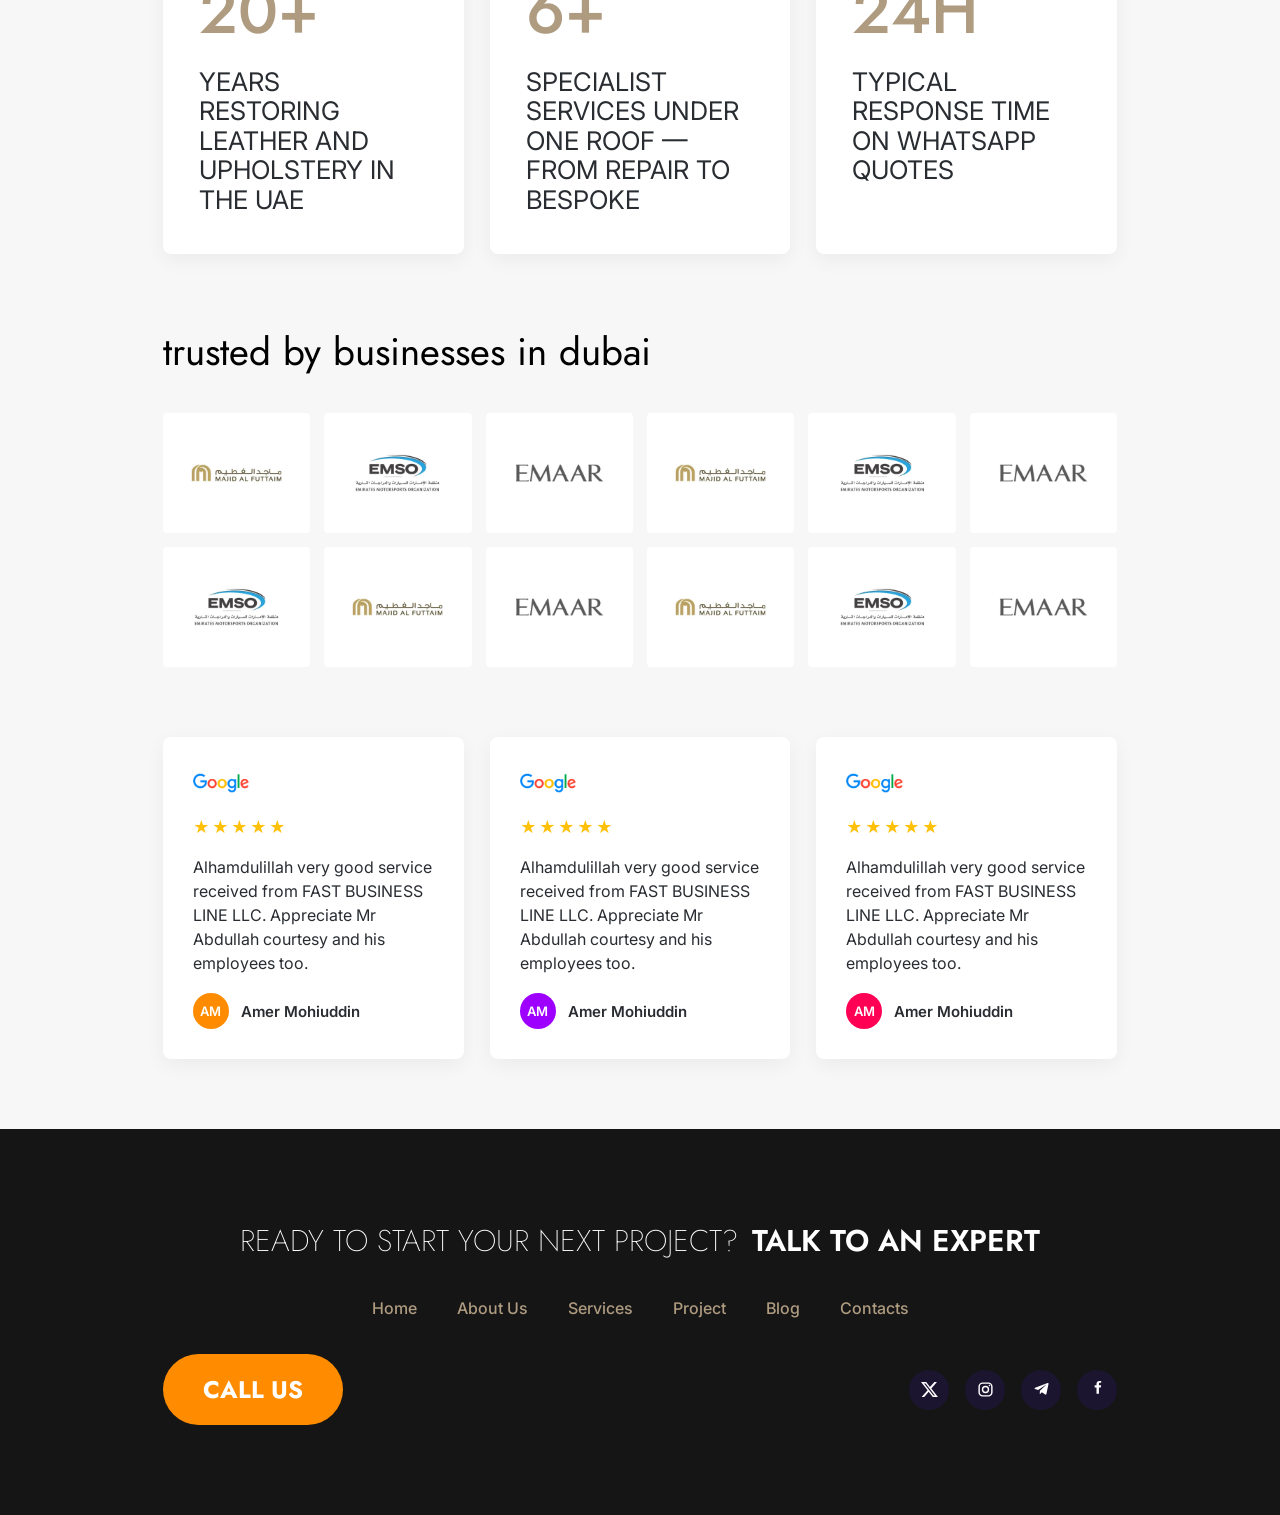
==== commit 8141d461: "Deliver cards aspect-ratio 2/3; restore top padding on home about-split Co-Authored-By: Claude Opus " ====
--- a/site/index.html
+++ b/site/index.html
@@ -95,7 +95,7 @@
 </section>
 
 <!-- ABOUT SPLIT -->
-<section class="section" style="padding-top:0">
+<section class="section">
   <div class="container">
     <div class="split reveal">
       <div class="split__media"><img src="assets/img/fauteuil.jpg" alt="Crafted leather furniture"></div>
--- a/site/css/styles.css
+++ b/site/css/styles.css
@@ -260,7 +260,8 @@
   gap: 24px;
   margin-top: -150px; position: relative; z-index: 2;
 }
-.deliver__cards .cat-card img { height: 240px; }
+/* consistent aspect ratio across desktop & mobile (no fixed px height) */
+.deliver__cards .cat-card img { height: auto; aspect-ratio: 2 / 3; }
 @media (max-width: 900px) {
   .deliver__cards { grid-template-columns: repeat(2, 1fr); }
 }
@@ -288,9 +289,10 @@
 }
 .split__media img { width: 100%; height: 100%; object-fit: cover; min-height: 520px; }
 .split__body {
-  background: #fff; padding: 90px clamp(30px,5vw,80px);
+  background: #fff; padding: 10rem;
   display: flex; flex-direction: column; justify-content: center; gap: 28px;
 }
+@media (max-width: 900px) { .split__body { padding: 2.5rem; } }
 .split__body h2 { font-weight: 500; font-size: clamp(30px,3.2vw,45px); line-height: 1.1; }
 .split__body p { font-size: 18px; line-height: 1.7; color: #111; margin: 0; }
 
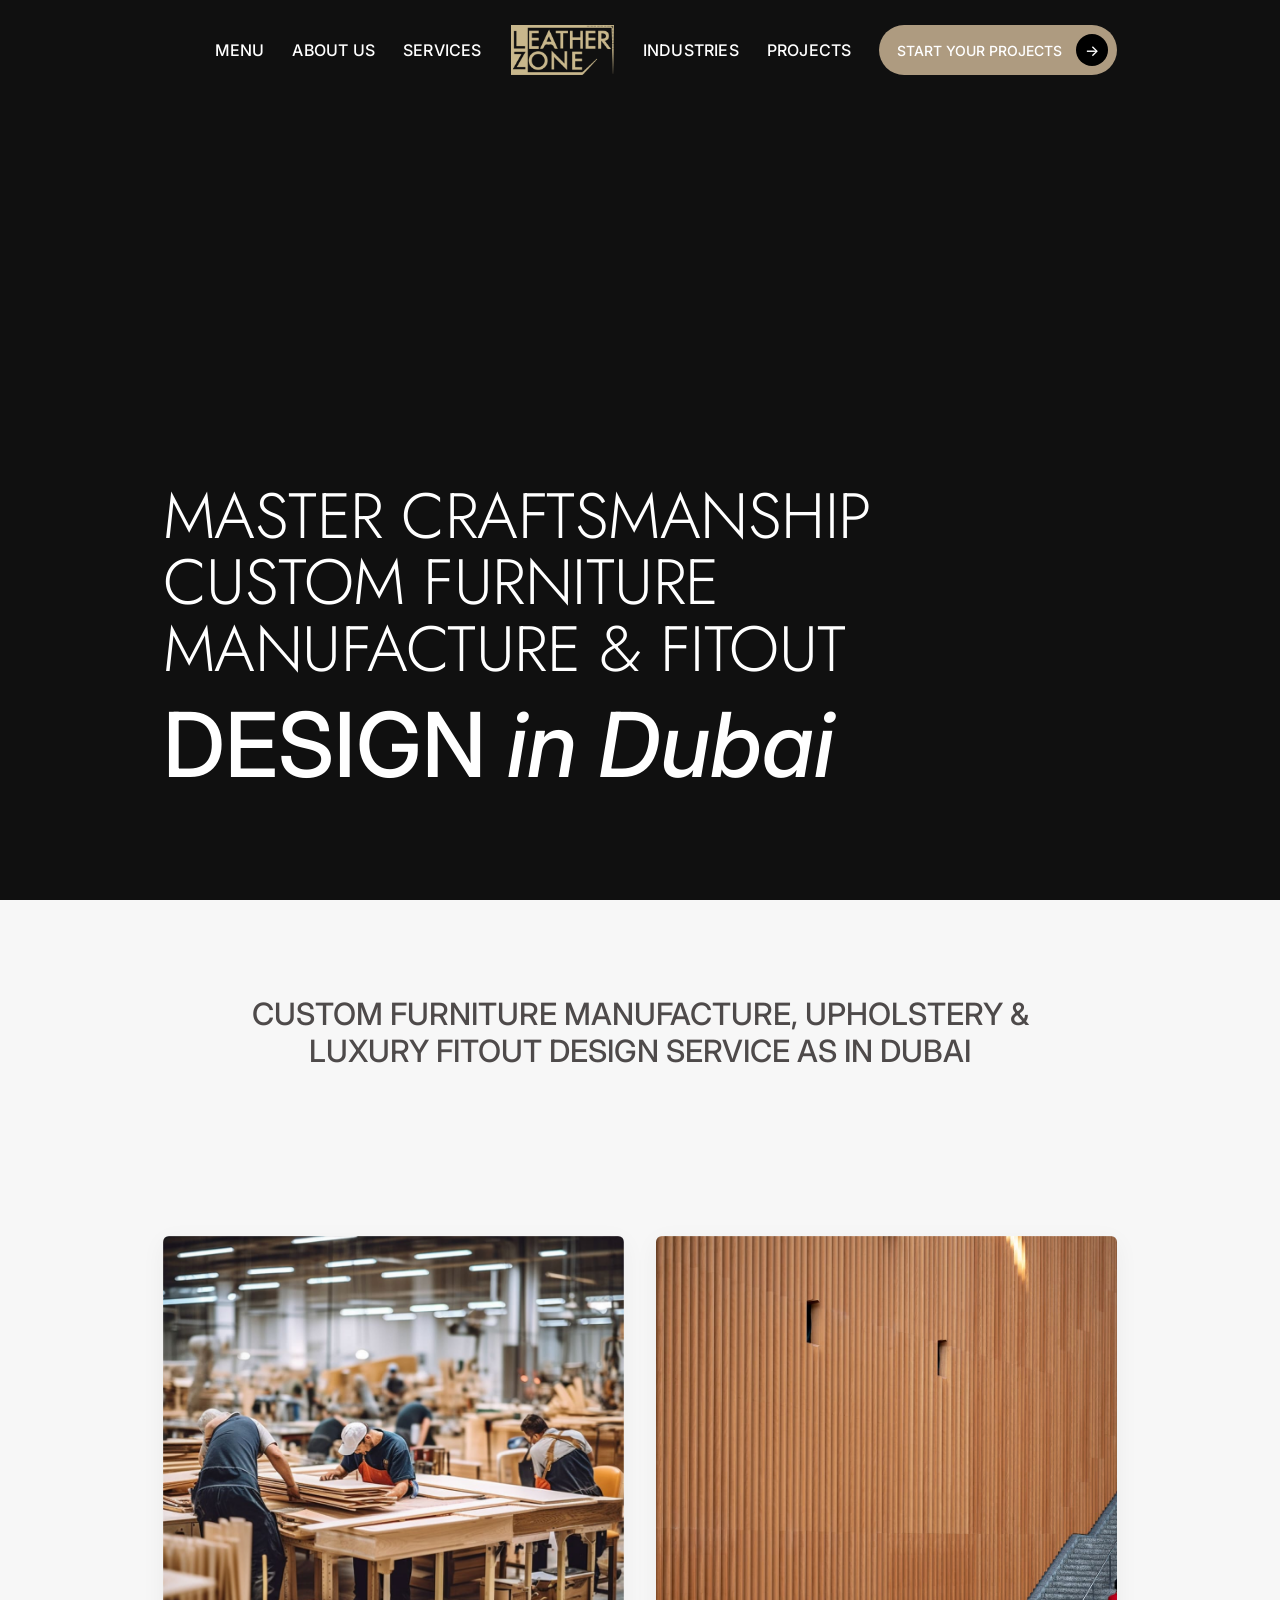
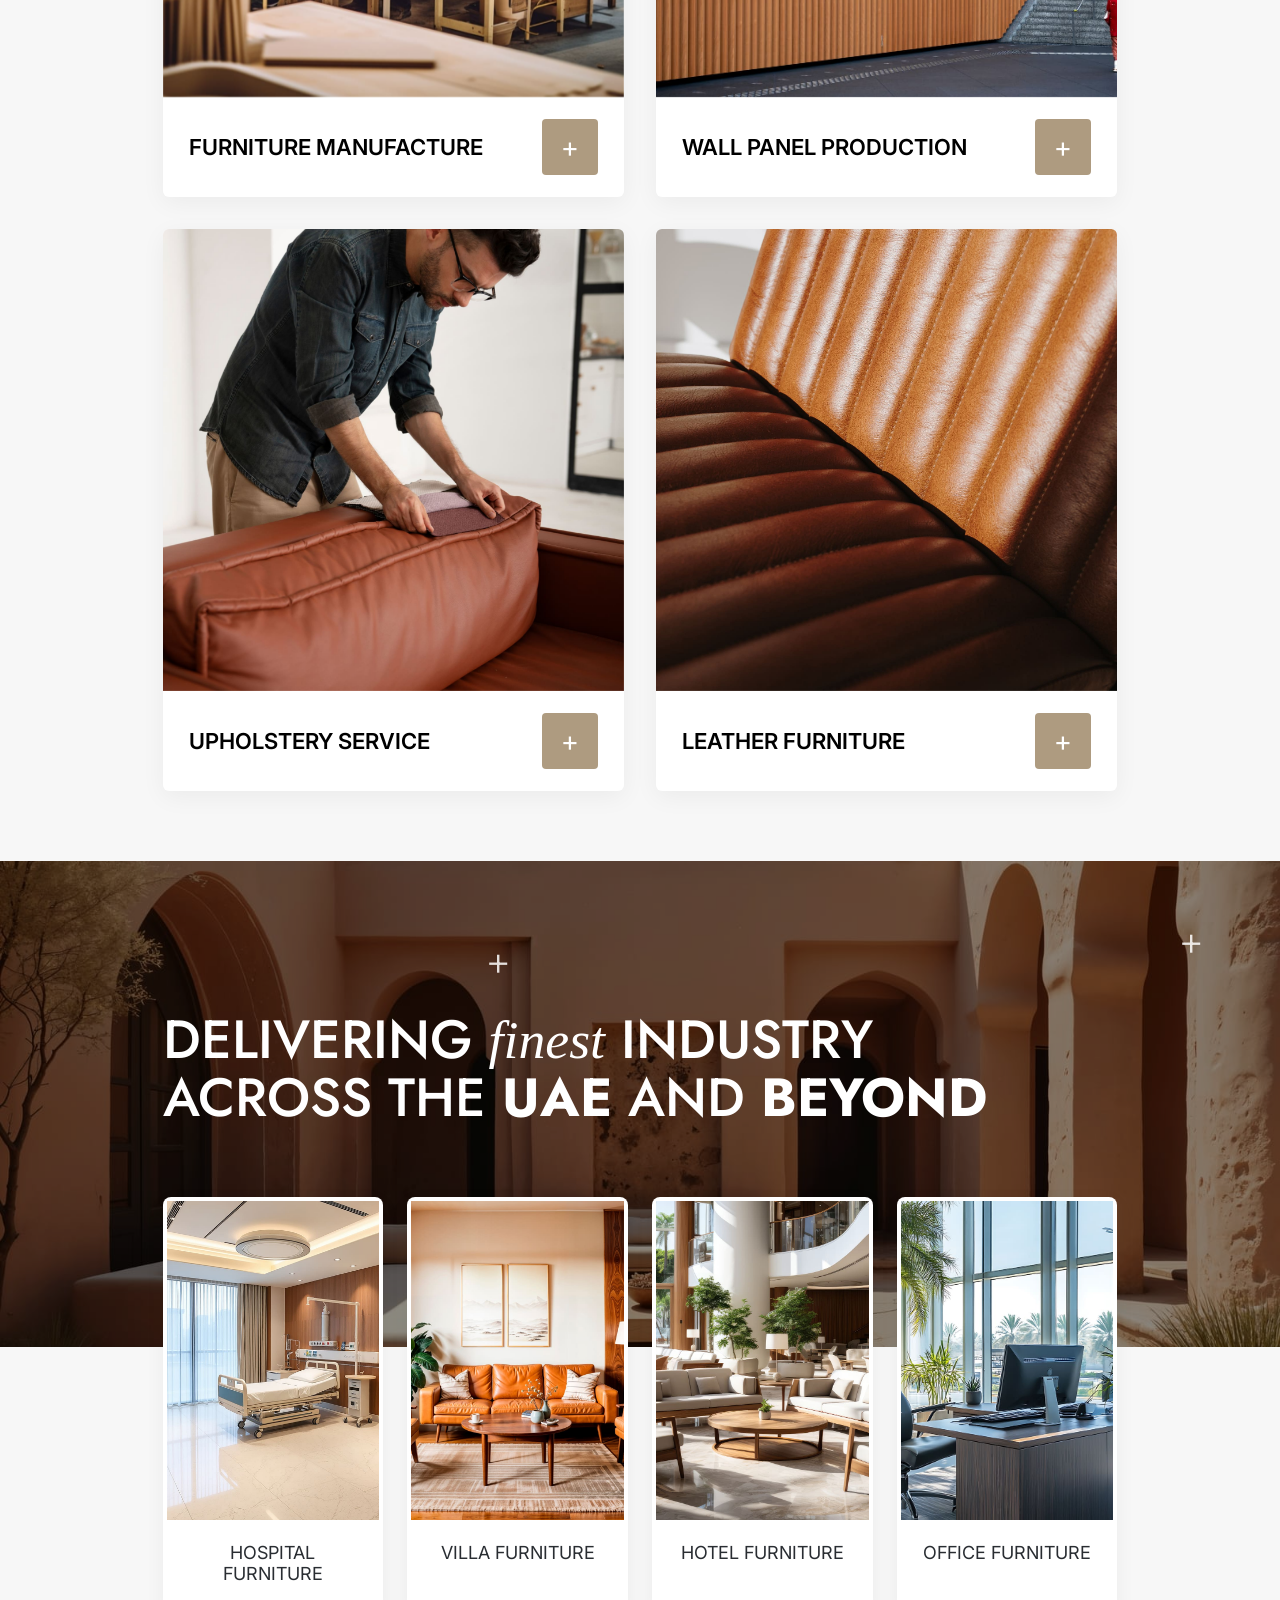
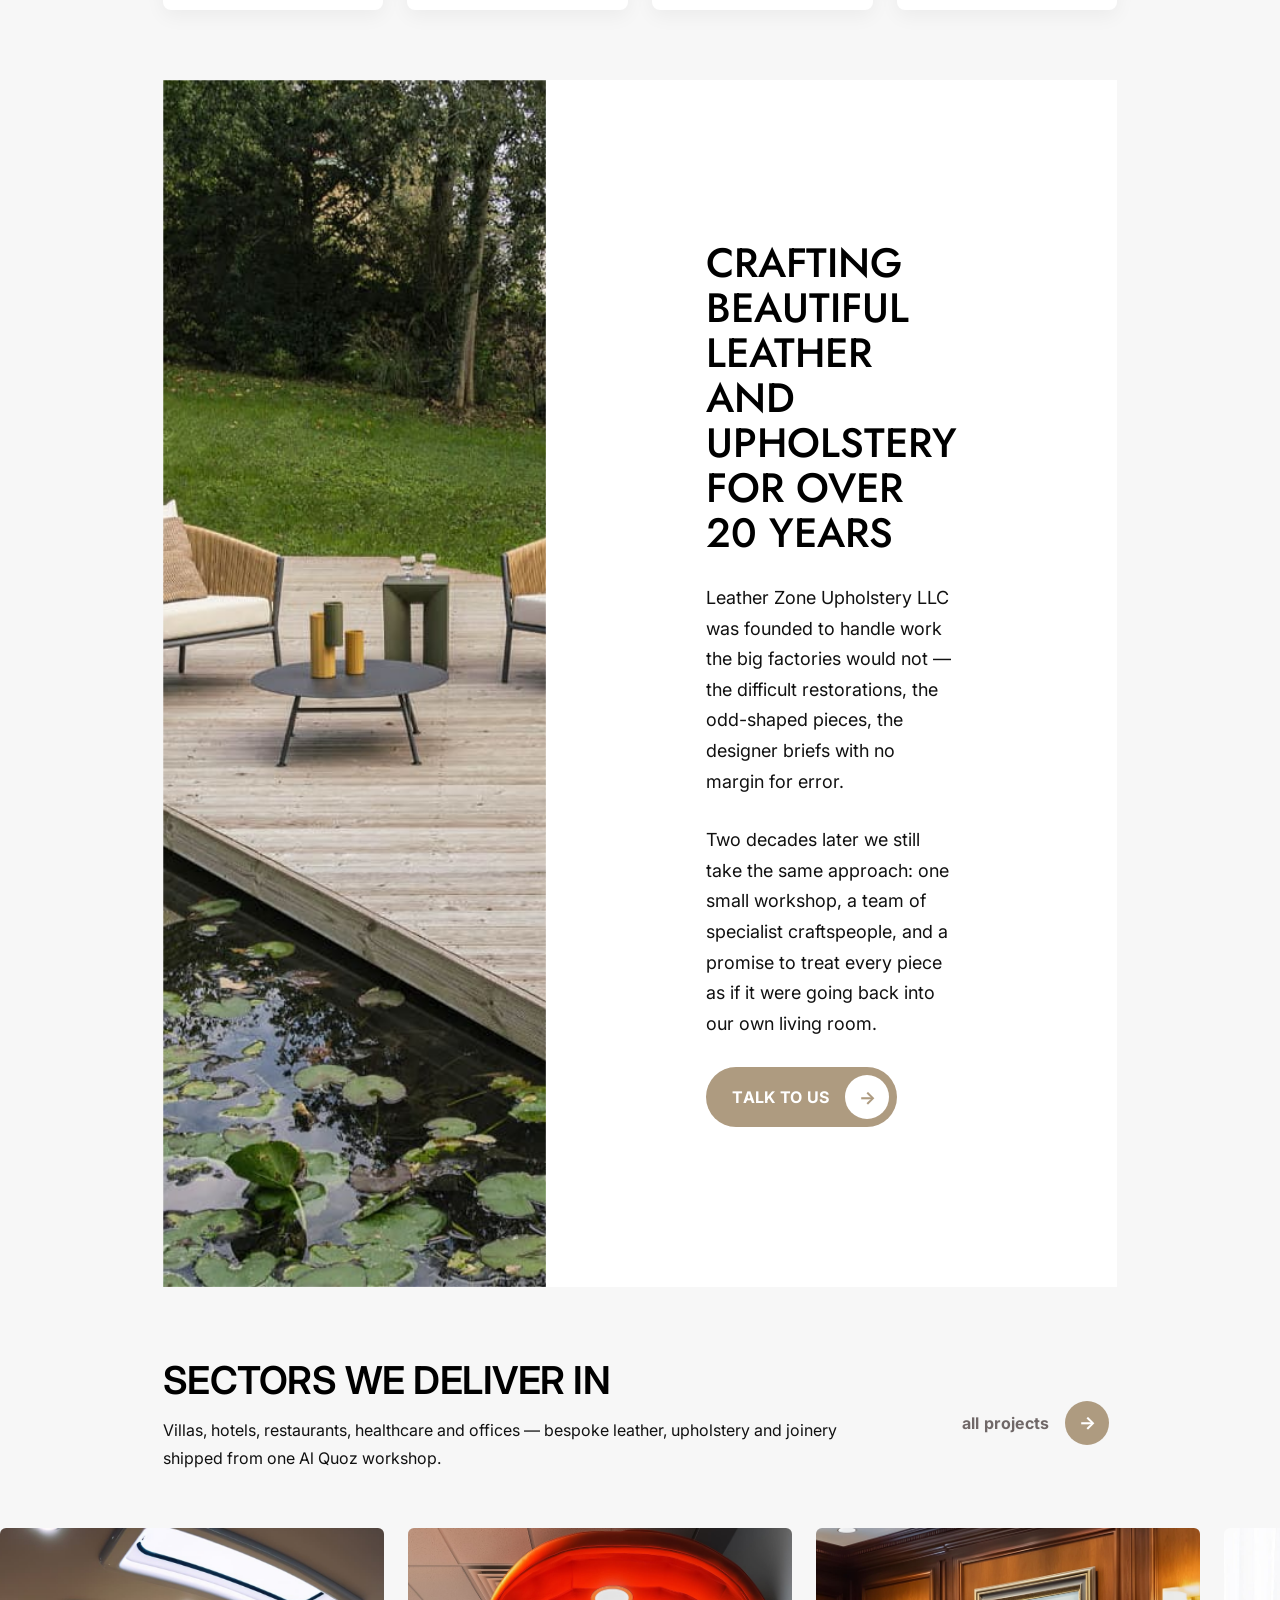
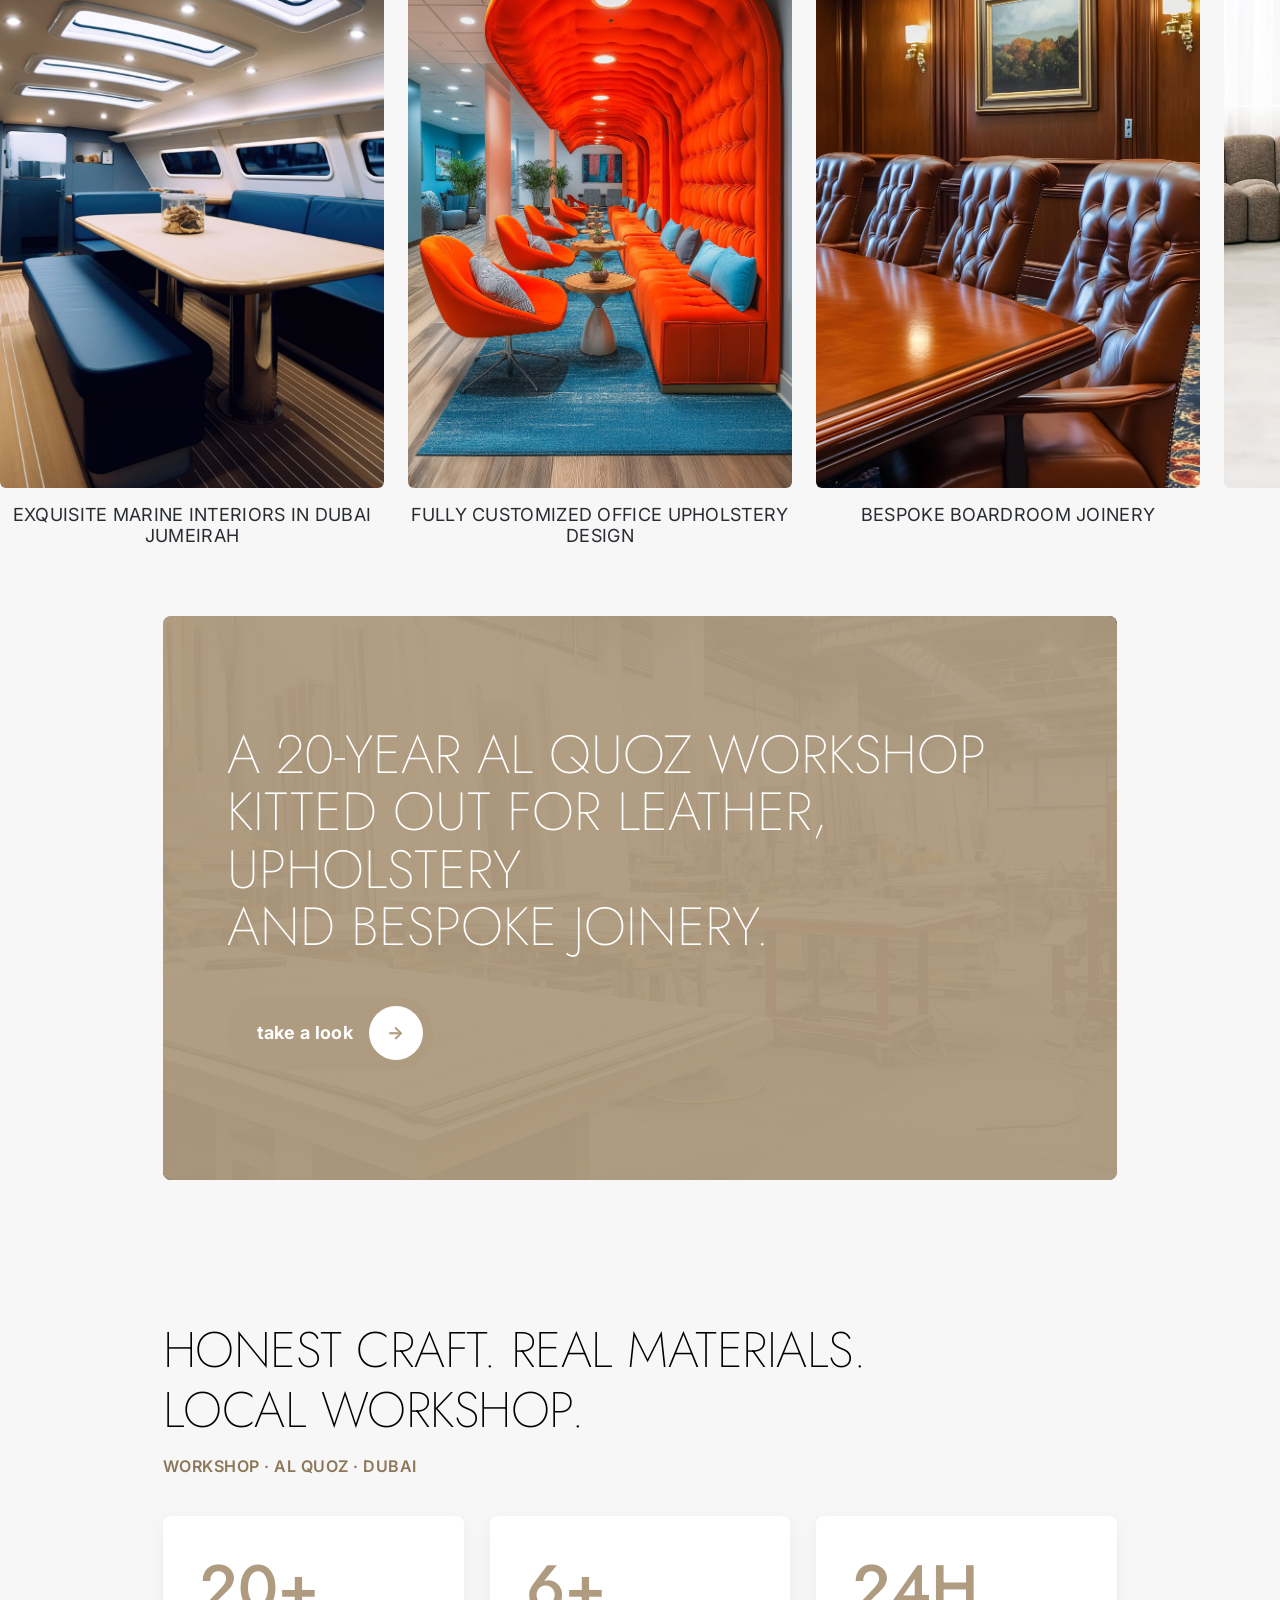
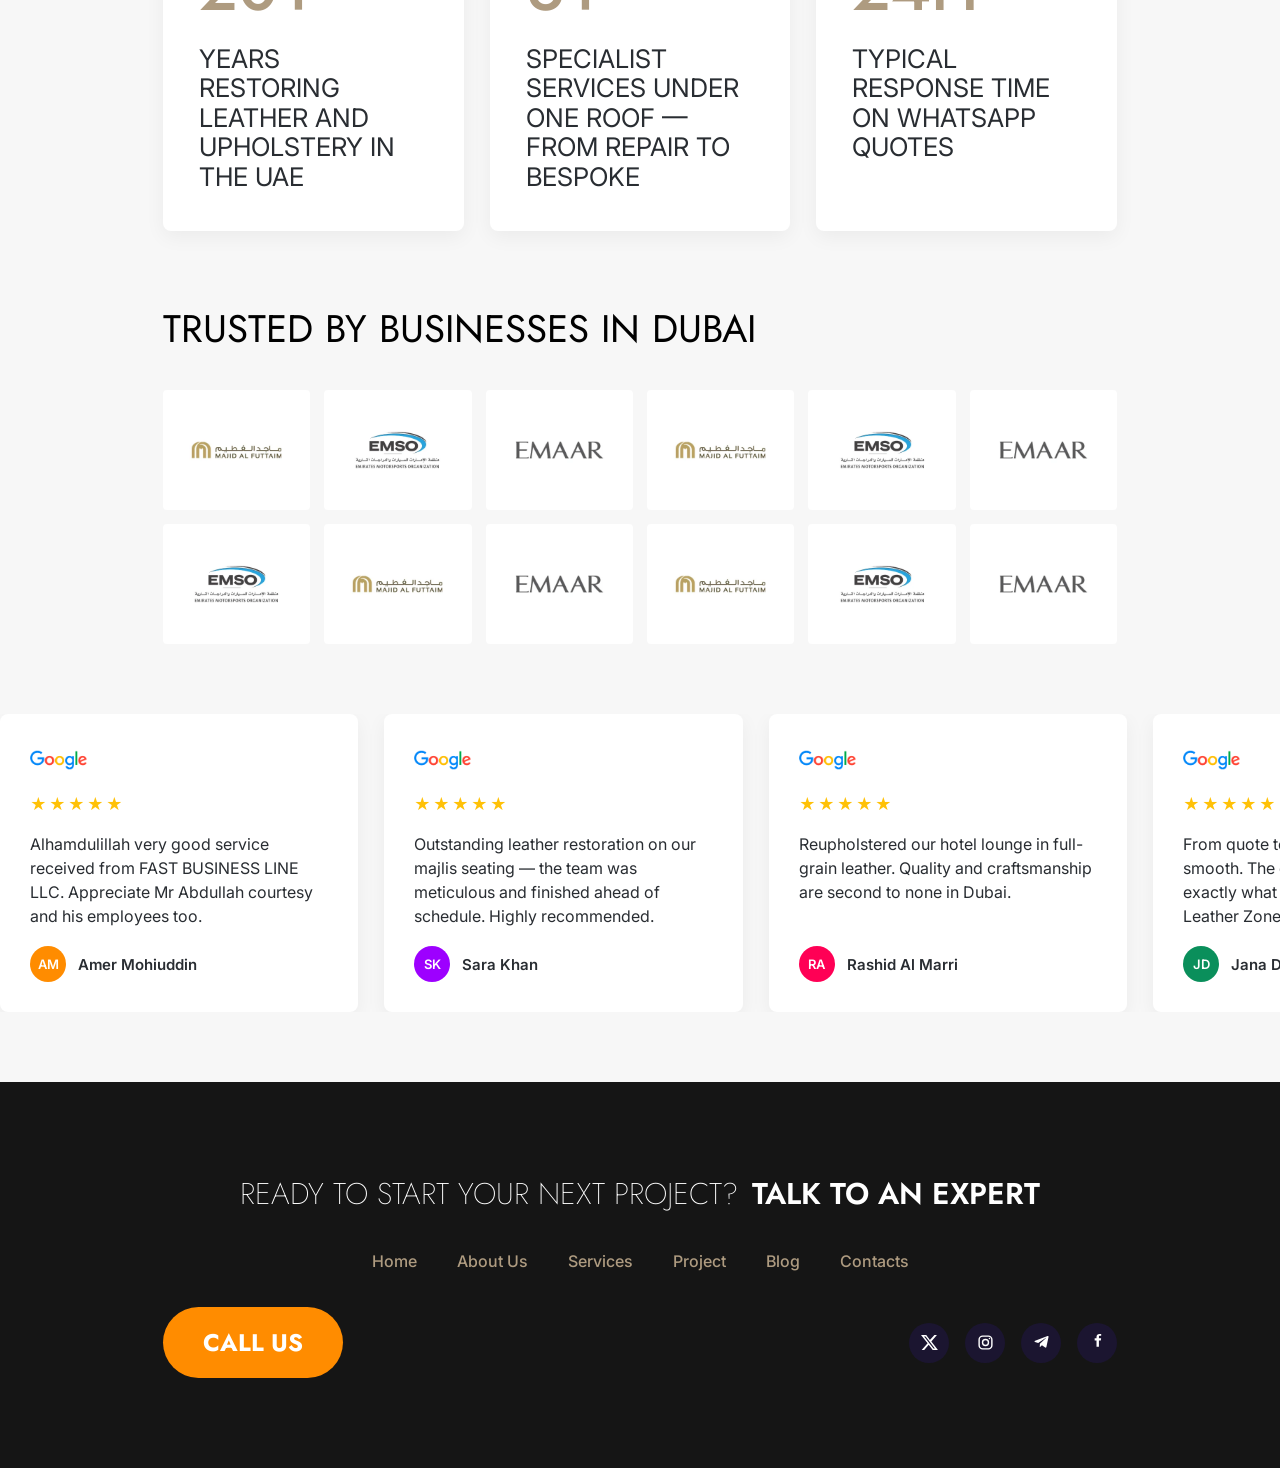
==== commit e58b88c8: "Cat-card padding, hidden sector scrollbar, scrollable testimonials - article.cat-card padding 4px - " ====
--- a/site/index.html
+++ b/site/index.html
@@ -158,7 +158,7 @@
 <!-- TRUSTED BY / LOGOS -->
 <section class="section" style="padding-top:0">
   <div class="container">
-    <h2 class="display" style="font-weight:400;font-size:clamp(28px,3vw,40px);margin-bottom:34px">trusted by businesses in dubai</h2>
+    <h2 class="display" style="font-weight:400;font-size:clamp(28px,3vw,40px);margin-bottom:34px;text-transform:uppercase">trusted by businesses in dubai</h2>
     <div class="logos reveal">
       <div><img src="assets/img/brand-1.png" alt=""></div>
       <div><img src="assets/img/brand-2.png" alt=""></div>
@@ -178,27 +178,61 @@
 
 <!-- TESTIMONIALS -->
 <section class="section" style="padding-top:0">
-  <div class="container">
-    <div class="reviews reveal">
-      <article class="review">
-        <img class="review__google" src="assets/img/google-logo.png" alt="Google">
-        <div class="review__stars">★★★★★</div>
-        <p>Alhamdulillah very good service received from FAST BUSINESS LINE LLC. Appreciate Mr Abdullah courtesy and his employees too.</p>
-        <div class="review__person"><span class="review__avatar" style="background:#ff8c00">AM</span><strong>Amer Mohiuddin</strong></div>
-      </article>
-      <article class="review">
-        <img class="review__google" src="assets/img/google-logo.png" alt="Google">
-        <div class="review__stars">★★★★★</div>
-        <p>Alhamdulillah very good service received from FAST BUSINESS LINE LLC. Appreciate Mr Abdullah courtesy and his employees too.</p>
-        <div class="review__person"><span class="review__avatar" style="background:#9d00ff">AM</span><strong>Amer Mohiuddin</strong></div>
-      </article>
-      <article class="review">
-        <img class="review__google" src="assets/img/google-logo.png" alt="Google">
-        <div class="review__stars">★★★★★</div>
-        <p>Alhamdulillah very good service received from FAST BUSINESS LINE LLC. Appreciate Mr Abdullah courtesy and his employees too.</p>
-        <div class="review__person"><span class="review__avatar" style="background:#ff0055">AM</span><strong>Amer Mohiuddin</strong></div>
-      </article>
-    </div>
+  <div class="review-scroll reveal">
+    <article class="review">
+      <img class="review__google" src="assets/img/google-logo.png" alt="Google">
+      <div class="review__stars">★★★★★</div>
+      <p>Alhamdulillah very good service received from FAST BUSINESS LINE LLC. Appreciate Mr Abdullah courtesy and his employees too.</p>
+      <div class="review__person"><span class="review__avatar" style="background:#ff8c00">AM</span><strong>Amer Mohiuddin</strong></div>
+    </article>
+    <article class="review">
+      <img class="review__google" src="assets/img/google-logo.png" alt="Google">
+      <div class="review__stars">★★★★★</div>
+      <p>Outstanding leather restoration on our majlis seating — the team was meticulous and finished ahead of schedule. Highly recommended.</p>
+      <div class="review__person"><span class="review__avatar" style="background:#9d00ff">SK</span><strong>Sara Khan</strong></div>
+    </article>
+    <article class="review">
+      <img class="review__google" src="assets/img/google-logo.png" alt="Google">
+      <div class="review__stars">★★★★★</div>
+      <p>Reupholstered our hotel lounge in full-grain leather. Quality and craftsmanship are second to none in Dubai.</p>
+      <div class="review__person"><span class="review__avatar" style="background:#ff0055">RA</span><strong>Rashid Al Marri</strong></div>
+    </article>
+    <article class="review">
+      <img class="review__google" src="assets/img/google-logo.png" alt="Google">
+      <div class="review__stars">★★★★★</div>
+      <p>From quote to delivery everything was smooth. The custom dining set is exactly what we imagined. Thank you Leather Zone!</p>
+      <div class="review__person"><span class="review__avatar" style="background:#0a8f5b">JD</span><strong>Jana Daoud</strong></div>
+    </article>
+    <article class="review">
+      <img class="review__google" src="assets/img/google-logo.png" alt="Google">
+      <div class="review__stars">★★★★★</div>
+      <p>Great attention to detail on our yacht salon refit. They sourced beautiful hides and the stitching is flawless.</p>
+      <div class="review__person"><span class="review__avatar" style="background:#1d6ff2">MH</span><strong>Mohammed Hassan</strong></div>
+    </article>
+    <article class="review">
+      <img class="review__google" src="assets/img/google-logo.png" alt="Google">
+      <div class="review__stars">★★★★★</div>
+      <p>Professional, punctual and fairly priced. Our office reception furniture looks brand new again.</p>
+      <div class="review__person"><span class="review__avatar" style="background:#e0529c">LP</span><strong>Lara Petrova</strong></div>
+    </article>
+    <article class="review">
+      <img class="review__google" src="assets/img/google-logo.png" alt="Google">
+      <div class="review__stars">★★★★★</div>
+      <p>They restored a 30-year-old Chesterfield I thought was beyond saving. Genuine craftspeople — could not be happier.</p>
+      <div class="review__person"><span class="review__avatar" style="background:#7a5cff">AB</span><strong>Ahmed Bassam</strong></div>
+    </article>
+    <article class="review">
+      <img class="review__google" src="assets/img/google-logo.png" alt="Google">
+      <div class="review__stars">★★★★★</div>
+      <p>Fitted out our clinic waiting area with easy-clean upholstery. Durable, comfortable and beautifully finished.</p>
+      <div class="review__person"><span class="review__avatar" style="background:#ff8c00">NF</span><strong>Nadia Farouk</strong></div>
+    </article>
+    <article class="review">
+      <img class="review__google" src="assets/img/google-logo.png" alt="Google">
+      <div class="review__stars">★★★★★</div>
+      <p>Bespoke headboards for our villa — the fluted leather panels are stunning. Installation was quick and tidy.</p>
+      <div class="review__person"><span class="review__avatar" style="background:#9d00ff">OY</span><strong>Omar Yusuf</strong></div>
+    </article>
   </div>
 </section>
 
--- a/site/css/styles.css
+++ b/site/css/styles.css
@@ -278,6 +278,7 @@
   box-shadow: 0 6px 20px rgba(0,0,0,.05);
 }
 .cat-card img { width: 100%; height: 340px; object-fit: cover; }
+article.cat-card { padding: 4px; }
 .cat-card p {
   margin: 0; padding: 22px 14px; text-align: center;
   font-size: 18px; color: var(--muted2); font-family: var(--body);
@@ -320,6 +321,17 @@
 
 /* ---------- Testimonials ---------- */
 .reviews { display: grid; grid-template-columns: repeat(3, 1fr); gap: 26px; }
+/* horizontal scrollable testimonials (like the sectors row) */
+.review-scroll {
+  display: flex; gap: 26px; width: 100%;
+  overflow-x: auto;
+  scroll-snap-type: x proximity;
+  scroll-behavior: smooth;
+  -webkit-overflow-scrolling: touch;
+  scrollbar-width: none; -ms-overflow-style: none;
+}
+.review-scroll::-webkit-scrollbar { display: none; }
+.review-scroll .review { flex: 0 0 auto; width: clamp(300px, 28vw, 440px); scroll-snap-align: start; }
 .review {
   background: #fff; border-radius: 8px; padding: 30px;
   box-shadow: 0 6px 20px rgba(0,0,0,.05);
@@ -506,16 +518,13 @@
   width: 100%;
   overflow-x: auto;
   scroll-snap-type: x proximity;
-  scroll-padding-left: var(--gutter);
-  padding: 10px var(--gutter) 30px;
+  scroll-padding-left: 0;
   scroll-behavior: smooth;
   -webkit-overflow-scrolling: touch;
-  scrollbar-width: thin;
-  scrollbar-color: var(--accent) transparent;
-}
-.sector-scroll::-webkit-scrollbar { height: 8px; }
-.sector-scroll::-webkit-scrollbar-thumb { background: var(--accent); border-radius: 8px; }
-.sector-scroll::-webkit-scrollbar-track { background: transparent; }
+  scrollbar-width: none;          /* Firefox */
+  -ms-overflow-style: none;       /* IE and Edge */
+}
+.sector-scroll::-webkit-scrollbar { display: none; } /* Chrome, Safari, Opera */
 .sector-item {
   flex: 0 0 auto;
   width: clamp(300px, 30vw, 460px);
